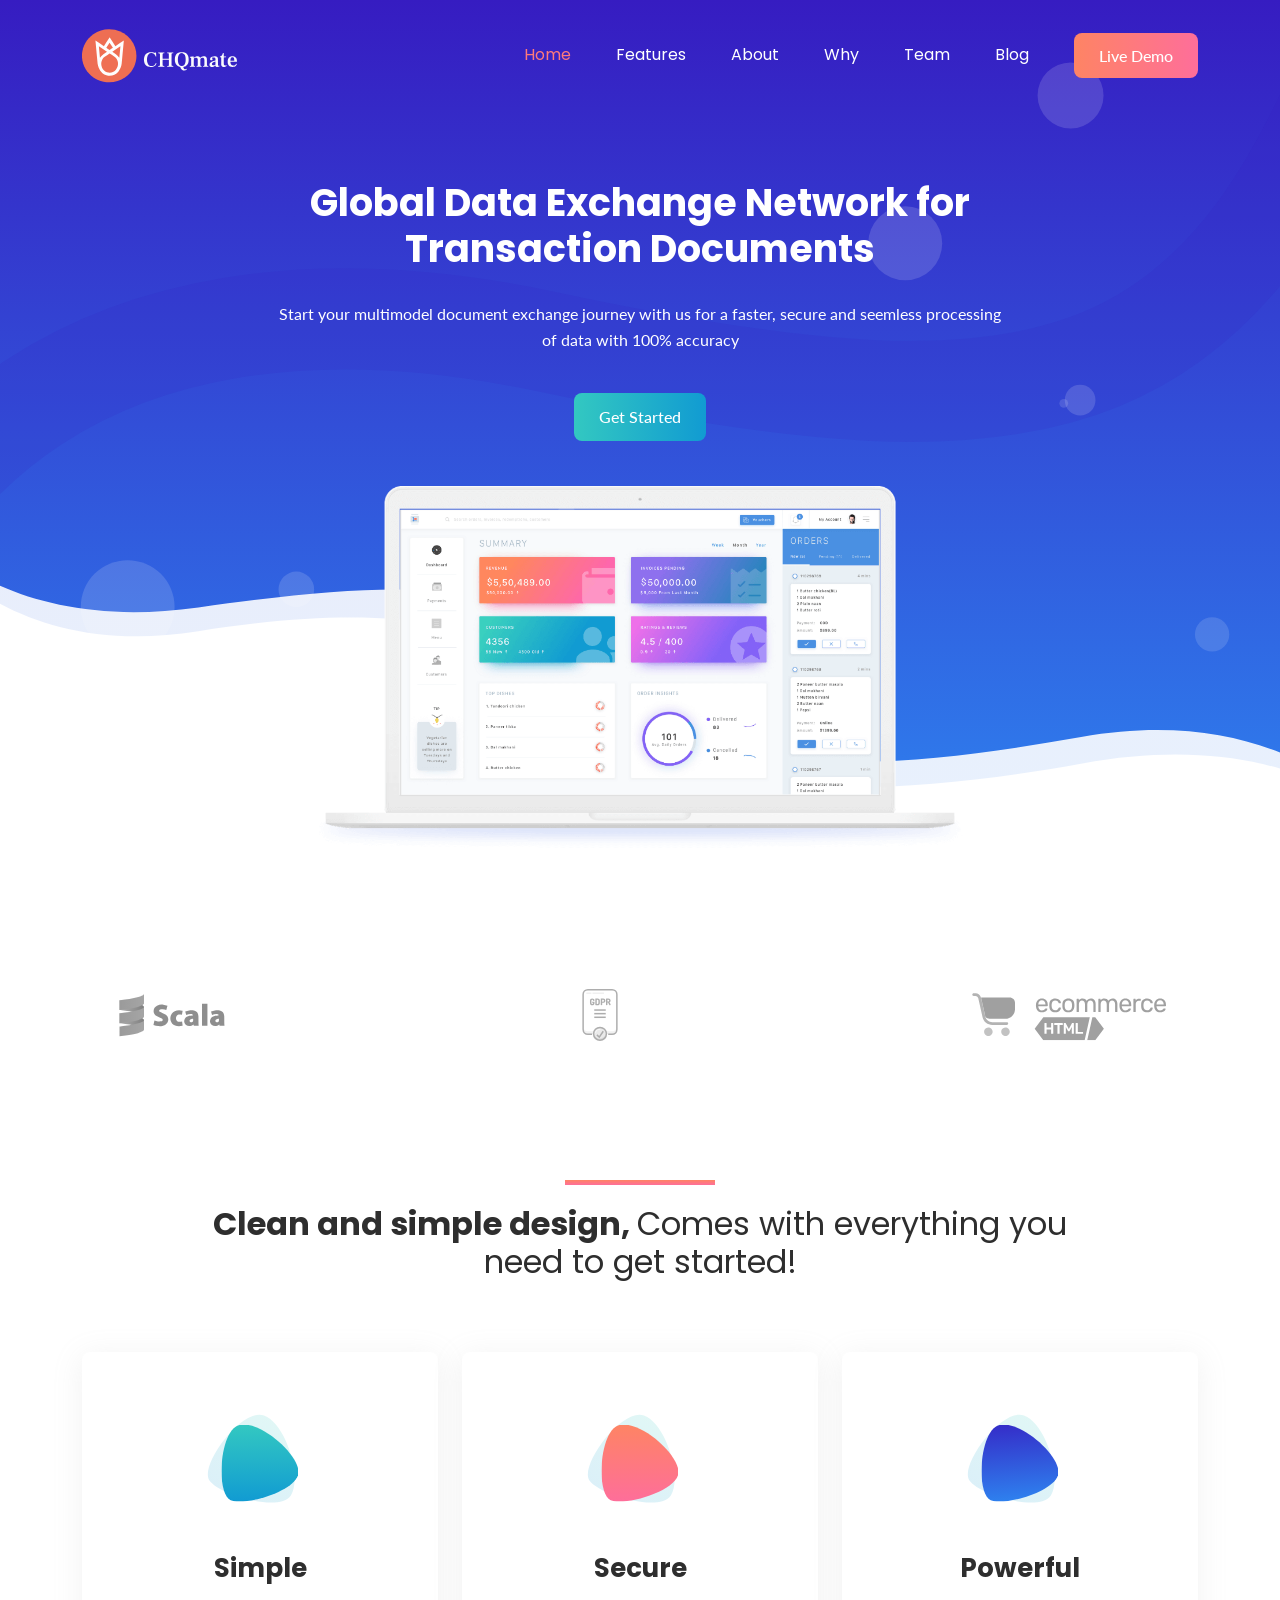
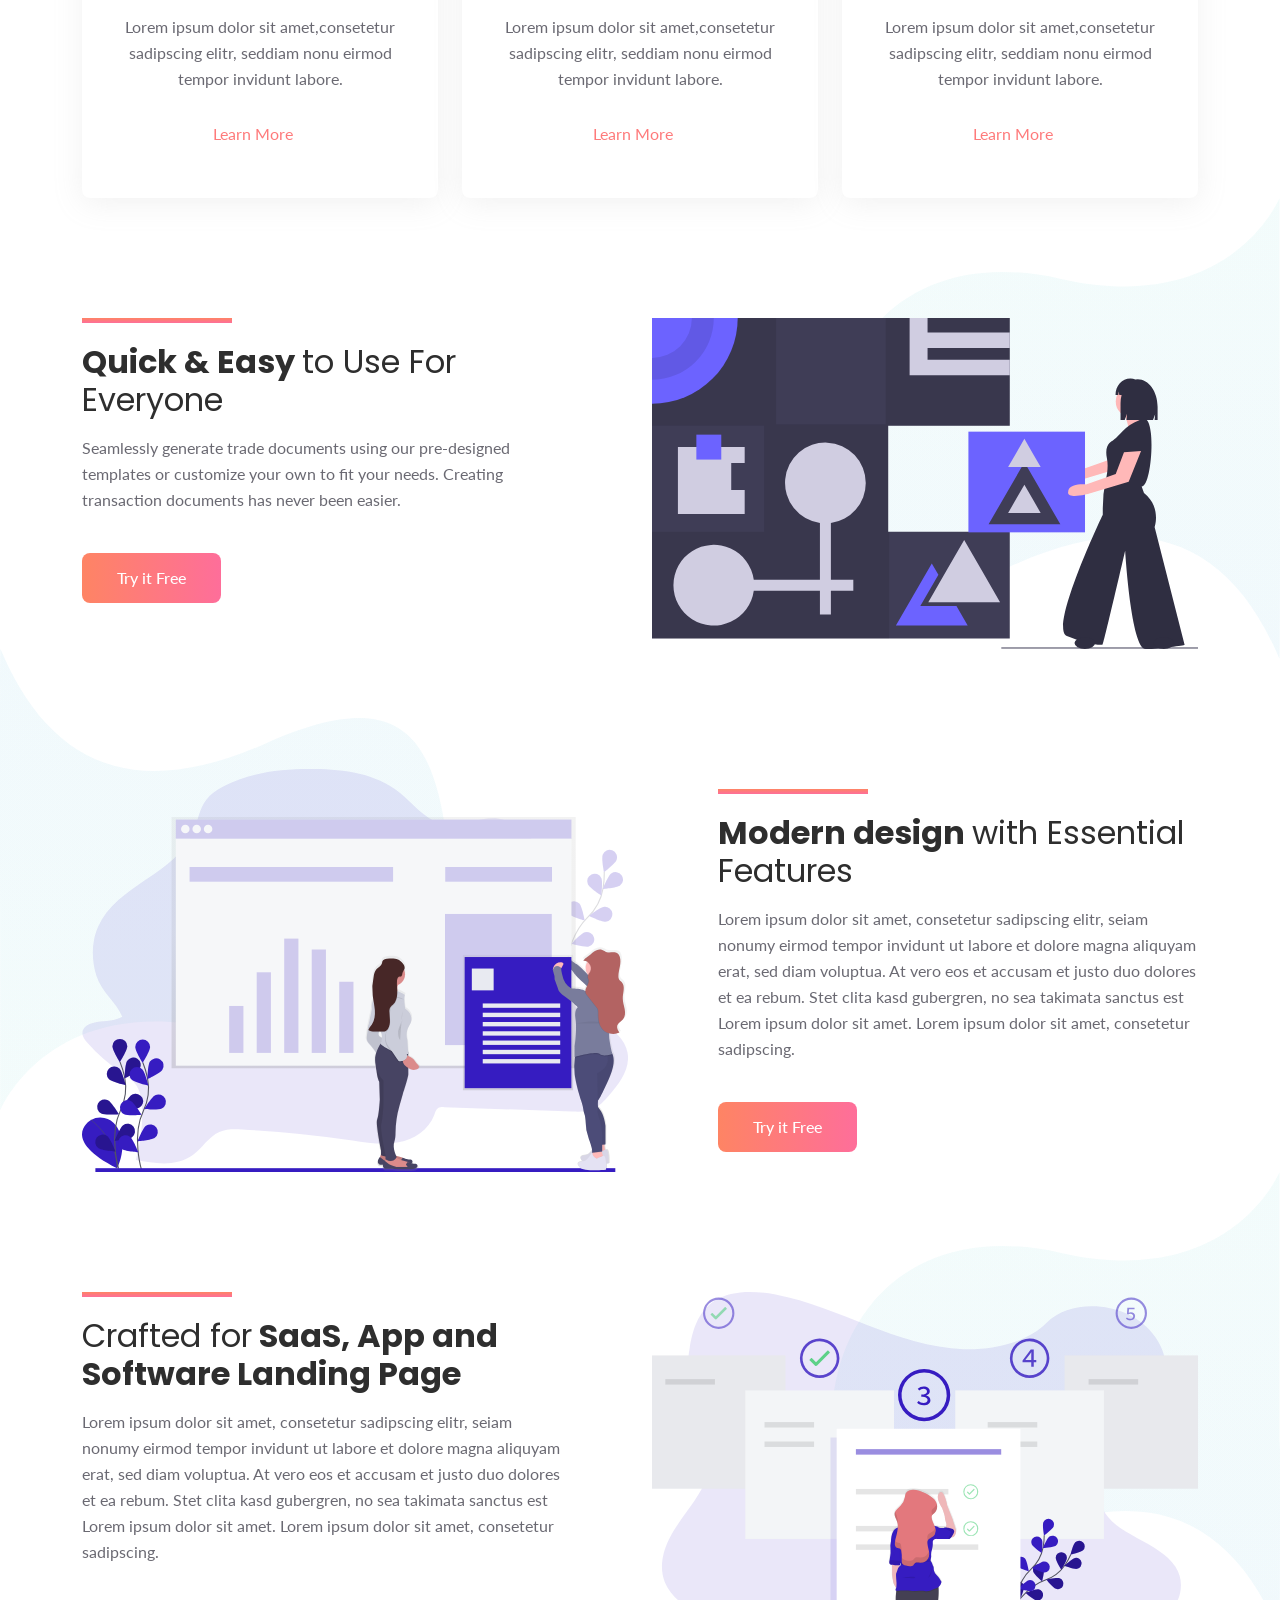
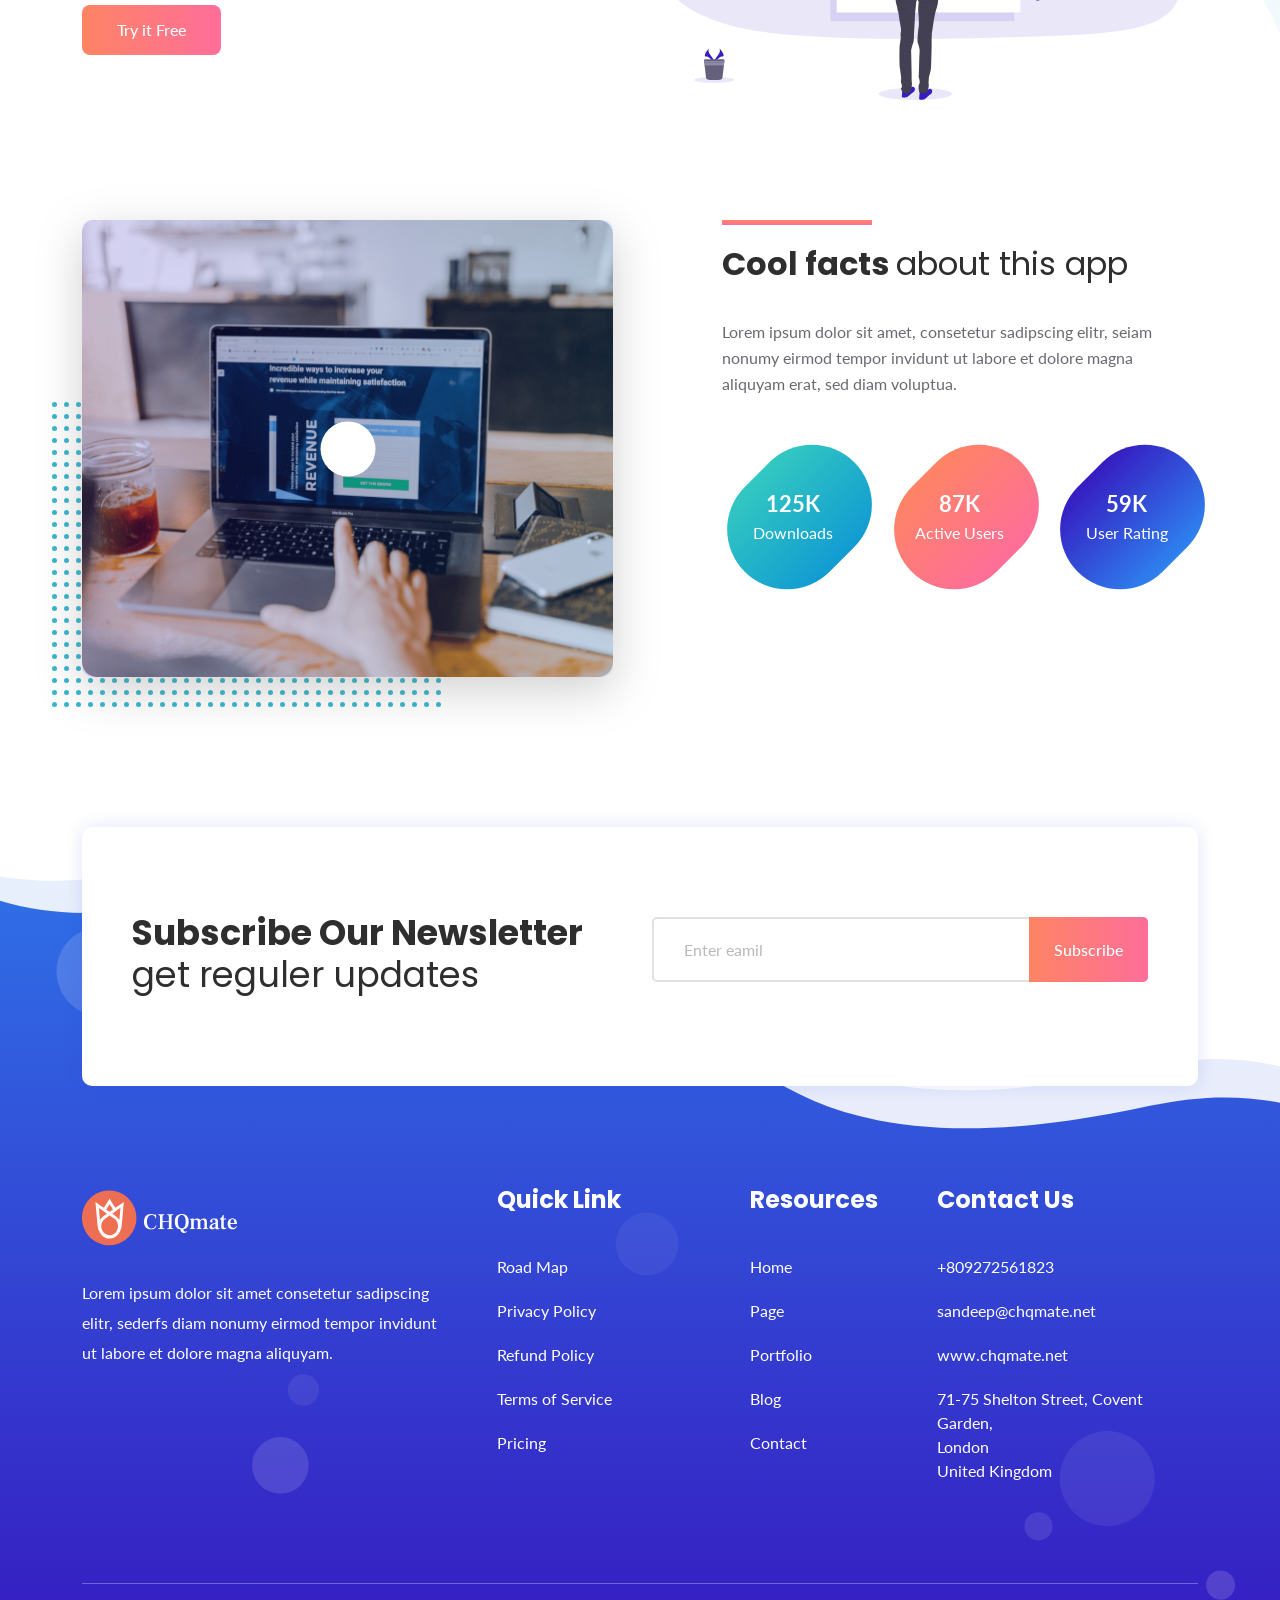
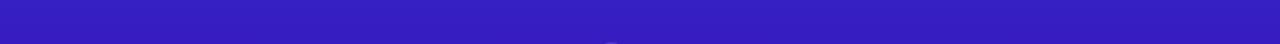
==== index.html @ f95ea3c9 "PlaceholderJan25" ====
<!DOCTYPE html>
<html class="no-js" lang="en">
  <head>
    <meta charset="utf-8" />

    <!--====== Title ======-->
    <title>Global Data Exchange Network </title>

    <meta name="description" content="" />
    <meta name="viewport" content="width=device-width, initial-scale=1" />

    <!--====== Favicon Icon ======-->
    <link
      rel="shortcut icon"
      href="assets/images/favicon.png"
      type="image/png"
    />

    <!--====== CSS Files LinkUp ======-->
    <link rel="stylesheet" href="assets/css/animate.css" />
    <link rel="stylesheet" href="assets/css/glightbox.min.css" />
    <link rel="stylesheet" href="assets/css/lineIcons.css" />
    <link rel="stylesheet" href="assets/css/bootstrap.min.css" />
    <link rel="stylesheet" href="assets/css/style.css" />
  </head>

  <body>
    <!--[if IE]>
      <p class="browserupgrade">
        You are using an <strong>outdated</strong> browser. Please
        <a href="https://browsehappy.com/">upgrade your browser</a> to improve
        your experience and security.
      </p>
    <![endif]-->

    <!--====== PRELOADER PART START ======-->
    <div class="preloader">
      <div class="loader">
        <div class="spinner">
          <div class="spinner-container">
            <div class="spinner-rotator">
              <div class="spinner-left">
                <div class="spinner-circle"></div>
              </div>
              <div class="spinner-right">
                <div class="spinner-circle"></div>
              </div>
            </div>
          </div>
        </div>
      </div>
    </div>
    <!--====== PRELOADER PART ENDS ======-->

    <!--====== HEADER PART START ======-->
    <header class="header-area">
      <div class="navbar-area">
        <div class="container">
          <div class="row">
            <div class="col-lg-12">
              <nav class="navbar navbar-expand-lg">
                <a class="navbar-brand" href="index.html">
                  <img src="assets/images/logo/CHQmateLogoWhite.svg" alt="Logo" style= "width:160px;height:60px;">
                </a>
                <button
                  class="navbar-toggler"
                  type="button"
                  data-bs-toggle="collapse"
                  data-bs-target="#navbarSupportedContent"
                  aria-controls="navbarSupportedContent"
                  aria-expanded="false"
                  aria-label="Toggle navigation"
                >
                  <span class="toggler-icon"> </span>
                  <span class="toggler-icon"> </span>
                  <span class="toggler-icon"> </span>
                </button>

                <div
                  class="collapse navbar-collapse sub-menu-bar"
                  id="navbarSupportedContent"
                >
                  <ul id="nav" class="navbar-nav ms-auto">
                    <li class="nav-item">
                      <a class="page-scroll active" href="#home">Home</a>
                    </li>
                    <li class="nav-item">
                      <a class="page-scroll" href="#features">Features</a>
                    </li>
                    <li class="nav-item">
                      <a class="page-scroll" href="#about">About</a>
                    </li>
                    <li class="nav-item">
                      <a class="page-scroll" href="#facts">Why</a>
                    </li>
                    <li class="nav-item">
                      <a href="javascript:void(0)">Team</a>
                    </li>
                    <li class="nav-item">
                      <a href="javascript:void(0)">Blog</a>
                    </li>
                  </ul>
                </div>
                <!-- navbar collapse -->

                <div class="navbar-btn d-none d-sm-inline-block">
                  <a
                    class="main-btn"
                    data-scroll-nav="0"
                    href="https://dev.chqmate.net/"
                    rel="nofollow"
                  >
                    Live Demo
                  </a>
                </div>
              </nav>
              <!-- navbar -->
            </div>
          </div>
          <!-- row -->
        </div>
        <!-- container -->
      </div>
      <!-- navbar area -->

      <div
        id="home"
        class="header-hero bg_cover"
        style="background-image: url(assets/images/header/banner-bg.svg)"
      >
        <div class="container">
          <div class="row justify-content-center">
            <div class="col-lg-8">
              <div class="header-hero-content text-center">
                <!-- <h2
                  class="header-sub-title wow fadeInUp"
                  data-wow-duration="1.3s"
                  data-wow-delay="0.2s"
                >
                  CHQmate
                </h2> -->
                <h3
                  class="header-title wow fadeInUp"
                  data-wow-duration="1.3s"
                  data-wow-delay="0.5s"
                >
                  Global Data Exchange Network for Transaction Documents
                </h3>
                <p
                  class="text wow fadeInUp"
                  data-wow-duration="1.3s"
                  data-wow-delay="0.8s"
                >
                  Start your multimodel document exchange journey with us for a faster, secure and seemless processing of data with 100% accuracy

                </p>
                <a
                  href="https://dev.chqmate.net/"
                  class="main-btn wow fadeInUp"
                  data-wow-duration="1.3s"
                  data-wow-delay="1.1s"
                >
                  Get Started
                </a>
              </div>
              <!-- header hero content -->
            </div>
          </div>
          <!-- row -->
          <div class="row">
            <div class="col-lg-12">
              <div
                class="header-hero-image text-center wow fadeIn"
                data-wow-duration="1.3s"
                data-wow-delay="1.4s"
              >
                <img src="assets/images/header/header-hero.png" alt="hero" />
              </div>
              <!-- header hero image -->
            </div>
          </div>
          <!-- row -->
        </div>
        <!-- container -->
        <div id="particles-1" class="particles"></div>
      </div>
      <!-- header hero -->
    </header>
    <!--====== HEADER PART ENDS ======-->

    <!--====== BRAND PART START ======-->
    <div class="brand-area pt-90">
      <div class="container">
        <div class="row">
          <div class="col-lg-12">
            <div
              class="
                brand-logo
                d-flex
                align-items-center
                justify-content-center justify-content-md-between
              "
            >
            <!-- Need to fix SVG action for SaS -->
              <!-- <div
                class="single-logo mt-30 wow fadeIn"
                data-wow-duration="1s"
                data-wow-delay="0.2s"
              >
                <img src="assets/images/brands/graygrids.svg" alt="brand" />
              </div> -->
              <!-- single logo -->
              <!-- <div
                class="single-logo mt-30 wow fadeIn"
                data-wow-duration="1.5s"
                data-wow-delay="0.2s"
              >
                <img src="assets/images/brands/sha.svg" alt="brand" />
              </div> -->
              <!-- single logo -->
              <div
                class="single-logo mt-30 wow fadeIn"
                data-wow-duration="1.5s"
                data-wow-delay="0.3s"
              >
                <img src="assets/images/brands/scala-lang-ar21.svg" alt="brand" />
              </div>
              <!-- single logo -->
              <div
                class="single-logo mt-30 wow fadeIn"
                data-wow-duration="1.5s"
                data-wow-delay="0.4s"
              >
                <img src="assets/images/brands/GDPR.svg" alt="brand" />
              </div>
              <!-- single logo -->
              <div
                class="single-logo mt-30 wow fadeIn"
                data-wow-duration="1.5s"
                data-wow-delay="0.5s"
              >
                <img
                  src="assets/images/brands/ecommerce-html.svg"
                  alt="brand"
                />
              </div>
              <!-- single logo -->
            </div>
            <!-- brand logo -->
          </div>
        </div>
        <!-- row -->
      </div>
      <!-- container -->
    </div>
    <!--====== BRAND PART ENDS ======-->

    <!--====== SERVICES PART START ======-->
    <section id="features" class="services-area pt-120">
      <div class="container">
        <div class="row justify-content-center">
          <div class="col-lg-10">
            <div class="section-title text-center pb-40">
              <div class="line m-auto"></div>
              <h3 class="title">
                Clean and simple design,
                <span> Comes with everything you need to get started!</span>
              </h3>
            </div>
            <!-- section title -->
          </div>
        </div>
        <!-- row -->
        <div class="row justify-content-center">
          <div class="col-lg-4 col-md-7 col-sm-8">
            <div
              class="single-services text-center mt-30 wow fadeIn"
              data-wow-duration="1s"
              data-wow-delay="0.2s"
            >
              <div class="services-icon">
                <img
                  class="shape"
                  src="assets/images/services/services-shape.svg"
                  alt="shape"
                />
                <img
                  class="shape-1"
                  src="assets/images/services/services-shape-1.svg"
                  alt="shape"
                />
                <i class="lni lni-baloon"> </i>
              </div>
              <div class="services-content mt-30">
                <h4 class="services-title">
                  <a href="javascript:void(0)">Simple</a>
                </h4>
                <p class="text">
                  Lorem ipsum dolor sit amet,consetetur sadipscing elitr,
                  seddiam nonu eirmod tempor invidunt labore.
                </p>
                <a class="more" href="javascript:void(0)"
                  >Learn More <i class="lni lni-chevron-right"> </i>
                </a>
              </div>
            </div>
            <!-- single services -->
          </div>
          <div class="col-lg-4 col-md-7 col-sm-8">
            <div
              class="single-services text-center mt-30 wow fadeIn"
              data-wow-duration="1s"
              data-wow-delay="0.5s"
            >
              <div class="services-icon">
                <img
                  class="shape"
                  src="assets/images/services/services-shape.svg"
                  alt="shape"
                />
                <img
                  class="shape-1"
                  src="assets/images/services/services-shape-2.svg"
                  alt="shape"
                />
                <i class="lni lni-cog"> </i>
              </div>
              <div class="services-content mt-30">
                <h4 class="services-title">
                  <a href="javascript:void(0)">Secure</a>
                </h4>
                <p class="text">
                  Lorem ipsum dolor sit amet,consetetur sadipscing elitr,
                  seddiam nonu eirmod tempor invidunt labore.
                </p>
                <a class="more" href="javascript:void(0)"
                  >Learn More <i class="lni lni-chevron-right"> </i>
                </a>
              </div>
            </div>
            <!-- single services -->
          </div>
          <div class="col-lg-4 col-md-7 col-sm-8">
            <div
              class="single-services text-center mt-30 wow fadeIn"
              data-wow-duration="1s"
              data-wow-delay="0.8s"
            >
              <div class="services-icon">
                <img
                  class="shape"
                  src="assets/images/services/services-shape.svg"
                  alt="shape"
                />
                <img
                  class="shape-1"
                  src="assets/images/services/services-shape-3.svg"
                  alt="shape"
                />
                <i class="lni lni-bolt-alt"> </i>
              </div>
              <div class="services-content mt-30">
                <h4 class="services-title">
                  <a href="javascript:void(0)">Powerful</a>
                </h4>
                <p class="text">
                  Lorem ipsum dolor sit amet,consetetur sadipscing elitr,
                  seddiam nonu eirmod tempor invidunt labore.
                </p>
                <a class="more" href="javascript:void(0)"
                  >Learn More <i class="lni lni-chevron-right"> </i>
                </a>
              </div>
            </div>
            <!-- single services -->
          </div>
        </div>
        <!-- row -->
      </div>
      <!-- container -->
    </section>
    <!--====== SERVICES PART ENDS ======-->

    <section id="about">
      <!--====== ABOUT PART START ======-->
      <div class="about-area pt-70">
        <div class="container">
          <div class="row">
            <div class="col-lg-6">
              <div
                class="about-content mt-50 wow fadeInLeftBig"
                data-wow-duration="1s"
                data-wow-delay="0.5s"
              >
                <div class="section-title">
                  <div class="line"></div>
                  <h3 class="title">
                    Quick & Easy <span>to Use For Everyone </span>
                  </h3>
                </div>
                <!-- section title -->
                <p class="text">
                  Seamlessly generate trade documents using our pre-designed templates or customize your own to fit your needs.
                  Creating transaction documents has never been easier.
                </p>
                <a href="javascript:void(0)" class="main-btn">Try it Free</a>
              </div>
              <!-- about content -->
            </div>
            <div class="col-lg-6">
              <div
                class="about-image text-center mt-50 wow fadeInRightBig"
                data-wow-duration="1s"
                data-wow-delay="0.5s"
              >
                <img src="assets/images/about/about1.svg" alt="about" />
              </div>
              <!-- about image -->
            </div>
          </div>
          <!-- row -->
        </div>
        <!-- container -->
        <div class="about-shape-1">
          <img src="assets/images/about/about-shape-1.svg" alt="shape" />
        </div>
      </div>
      <!--====== ABOUT PART ENDS ======-->

      <!--====== ABOUT PART START ======-->
      <div class="about-area pt-70">
        <div class="about-shape-2">
          <img src="assets/images/about/about-shape-2.svg" alt="shape" />
        </div>
        <div class="container">
          <div class="row align-items-center">
            <div class="col-lg-6 order-lg-last">
              <div
                class="about-content ms-lg-auto mt-50 wow fadeInLeftBig"
                data-wow-duration="1s"
                data-wow-delay="0.5s"
              >
                <div class="section-title">
                  <div class="line"></div>
                  <h3 class="title">
                    Modern design <span> with Essential Features</span>
                  </h3>
                </div>
                <!-- section title -->
                <p class="text">
                  Lorem ipsum dolor sit amet, consetetur sadipscing elitr, seiam
                  nonumy eirmod tempor invidunt ut labore et dolore magna
                  aliquyam erat, sed diam voluptua. At vero eos et accusam et
                  justo duo dolores et ea rebum. Stet clita kasd gubergren, no
                  sea takimata sanctus est Lorem ipsum dolor sit amet. Lorem
                  ipsum dolor sit amet, consetetur sadipscing.
                </p>
                <a href="javascript:void(0)" class="main-btn">Try it Free</a>
              </div>
              <!-- about content -->
            </div>
            <div class="col-lg-6 order-lg-first">
              <div
                class="about-image text-center mt-50 wow fadeInRightBig"
                data-wow-duration="1s"
                data-wow-delay="0.5s"
              >
                <img src="assets/images/about/about2.svg" alt="about" />
              </div>
              <!-- about image -->
            </div>
          </div>
          <!-- row -->
        </div>
        <!-- container -->
      </div>
      <!--====== ABOUT PART ENDS ======-->

      <!--====== ABOUT PART START ======-->
      <div class="about-area pt-70">
        <div class="container">
          <div class="row">
            <div class="col-lg-6">
              <div
                class="about-content mt-50 wow fadeInLeftBig"
                data-wow-duration="1s"
                data-wow-delay="0.5s"
              >
                <div class="section-title">
                  <div class="line"></div>
                  <h3 class="title">
                    <span>Crafted for</span> SaaS, App and Software Landing Page
                  </h3>
                </div>
                <!-- section title -->
                <p class="text">
                  Lorem ipsum dolor sit amet, consetetur sadipscing elitr, seiam
                  nonumy eirmod tempor invidunt ut labore et dolore magna
                  aliquyam erat, sed diam voluptua. At vero eos et accusam et
                  justo duo dolores et ea rebum. Stet clita kasd gubergren, no
                  sea takimata sanctus est Lorem ipsum dolor sit amet. Lorem
                  ipsum dolor sit amet, consetetur sadipscing.
                </p>
                <a href="javascript:void(0)" class="main-btn">Try it Free</a>
              </div>
              <!-- about content -->
            </div>
            <div class="col-lg-6">
              <div
                class="about-image text-center mt-50 wow fadeInRightBig"
                data-wow-duration="1s"
                data-wow-delay="0.5s"
              >
                <img src="assets/images/about/about3.svg" alt="about" />
              </div>
              <!-- about image -->
            </div>
          </div>
          <!-- row -->
        </div>
        <!-- container -->
        <div class="about-shape-1">
          <img src="assets/images/about/about-shape-1.svg" alt="shape" />
        </div>
      </div>
      <!--====== ABOUT PART ENDS ======-->
    </section>

    <!--====== VIDEO COUNTER PART START ======-->
    <section id="facts" class="video-counter pt-70">
      <div class="container">
        <div class="row">
          <div class="col-lg-6 order-lg-last">
            <div
              class="counter-wrapper mt-50 wow fadeIn"
              data-wow-duration="1s"
              data-wow-delay="0.8s"
            >
              <div class="counter-content">
                <div class="section-title">
                  <div class="line"></div>
                  <h3 class="title">Cool facts <span> about this app</span></h3>
                </div>
                <!-- section title -->
                <p class="text">
                  Lorem ipsum dolor sit amet, consetetur sadipscing elitr, seiam
                  nonumy eirmod tempor invidunt ut labore et dolore magna
                  aliquyam erat, sed diam voluptua.
                </p>
              </div>
              <!-- counter content -->
              <div class="row no-gutters">
                <div class="col-4">
                  <div
                    class="
                      single-counter
                      counter-color-1
                      d-flex
                      align-items-center
                      justify-content-center
                    "
                  >
                    <div class="counter-items text-center">
                      <span
                        class="count countup text-uppercase"
                        cup-end="125"
                      ></span>

                      <p class="text">Downloads</p>
                    </div>
                  </div>
                  <!-- single counter -->
                </div>
                <div class="col-4">
                  <div
                    class="
                      single-counter
                      counter-color-2
                      d-flex
                      align-items-center
                      justify-content-center
                    "
                  >
                    <div class="counter-items text-center">
                      <span
                        class="count countup text-uppercase"
                        cup-end="87"
                      ></span>
                      <p class="text">Active Users</p>
                    </div>
                  </div>
                  <!-- single counter -->
                </div>
                <div class="col-4">
                  <div
                    class="
                      single-counter
                      counter-color-3
                      d-flex
                      align-items-center
                      justify-content-center
                    "
                  >
                    <div class="counter-items text-center">
                      <span
                        class="count countup text-uppercase"
                        cup-end="59"
                      ></span>
                      <p class="text">User Rating</p>
                    </div>
                  </div>
                  <!-- single counter -->
                </div>
              </div>
              <!-- row -->
            </div>
            <!-- counter wrapper -->
          </div>
          <div class="col-lg-6">
            <div
              class="video-content mt-50 wow fadeIn"
              data-wow-duration="1s"
              data-wow-delay="0.5s"
            >
              <img class="dots" src="assets/images/video/dots.svg" alt="dots" />
              <div class="video-wrapper">
                <div class="video-image">
                  <img src="assets/images/video/video.png" alt="video" />
                </div>
                <div class="video-icon">
                  <a
                    href="https://www.youtube.com/watch?v=r44RKWyfcFw"
                    class="video-popup glightbox"
                  >
                    <i class="lni lni-play"> </i>
                  </a>
                </div>
              </div>
              <!-- video wrapper -->
            </div>
            <!-- video content -->
          </div>
        </div>
        <!-- row -->
      </div>
      <!-- container -->
    </section>
    <!--====== VIDEO COUNTER PART ENDS ======-->

    <!--====== FOOTER PART START ======-->
    <footer id="footer" class="footer-area pt-120">
      <div class="container">
        <div
          class="subscribe-area wow fadeIn"
          data-wow-duration="1s"
          data-wow-delay="0.5s"
        >
          <div class="row">
            <div class="col-lg-6">
              <div class="subscribe-content mt-45">
                <h2 class="subscribe-title">
                  Subscribe Our Newsletter <span>get reguler updates</span>
                </h2>
              </div>
            </div>
            <div class="col-lg-6">
              <div class="subscribe-form mt-50">
                <form action="#">
                  <input type="text" placeholder="Enter eamil" />
                  <button class="main-btn">Subscribe</button>
                </form>
              </div>
            </div>
          </div>
          <!-- row -->
        </div>
        <!-- subscribe area -->
        <div class="footer-widget pb-100">
          <div class="row">
            <div class="col-lg-4 col-md-6 col-sm-8">
              <div
                class="footer-about mt-50 wow fadeIn"
                data-wow-duration="1s"
                data-wow-delay="0.2s"
              >
                <a class="logo" href="javascript:void(0)">
                  <img src="assets/images/logo/CHQmateLogoWhite.svg" alt="logo" />
                </a>
                <p class="text">
                  Lorem ipsum dolor sit amet consetetur sadipscing elitr,
                  sederfs diam nonumy eirmod tempor invidunt ut labore et dolore
                  magna aliquyam.
                </p>
                <ul class="social">
                  <li>
                    <a href="javascript:void(0)">
                      <i class="lni lni-facebook-filled"> </i>
                    </a>
                  </li>
                  <li>
                    <a href="javascript:void(0)">
                      <i class="lni lni-twitter-filled"> </i>
                    </a>
                  </li>
                  <li>
                    <a href="javascript:void(0)">
                      <i class="lni lni-instagram-filled"> </i>
                    </a>
                  </li>
                  <li>
                    <a href="javascript:void(0)">
                      <i class="lni lni-linkedin-original"> </i>
                    </a>
                  </li>
                </ul>
              </div>
              <!-- footer about -->
            </div>
            <div class="col-lg-5 col-md-7 col-sm-12">
              <div class="footer-link d-flex mt-50 justify-content-sm-between">
                <div
                  class="link-wrapper wow fadeIn"
                  data-wow-duration="1s"
                  data-wow-delay="0.4s"
                >
                  <div class="footer-title">
                    <h4 class="title">Quick Link</h4>
                  </div>
                  <ul class="link">
                    <li><a href="javascript:void(0)">Road Map</a></li>
                    <li><a href="/privacy.html">Privacy Policy</a></li>
                    <li><a href="javascript:void(0)">Refund Policy</a></li>
                    <li><a href="javascript:void(0)">Terms of Service</a></li>
                    <li><a href="javascript:void(0)">Pricing</a></li>
                  </ul>
                </div>
                <!-- footer wrapper -->
                <div
                  class="link-wrapper wow fadeIn"
                  data-wow-duration="1s"
                  data-wow-delay="0.6s"
                >
                  <div class="footer-title">
                    <h4 class="title">Resources</h4>
                  </div>
                  <ul class="link">
                    <li><a href="javascript:void(0)">Home</a></li>
                    <li><a href="javascript:void(0)">Page</a></li>
                    <li><a href="javascript:void(0)">Portfolio</a></li>
                    <li><a href="javascript:void(0)">Blog</a></li>
                    <li><a href="javascript:void(0)">Contact</a></li>
                  </ul>
                </div>
                <!-- footer wrapper -->
              </div>
              <!-- footer link -->
            </div>
            <div class="col-lg-3 col-md-5 col-sm-12">
              <div
                class="footer-contact mt-50 wow fadeIn"
                data-wow-duration="1s"
                data-wow-delay="0.8s"
              >
                <div class="footer-title">
                  <h4 class="title">Contact Us</h4>
                </div>
                <ul class="contact">
                  <li>+809272561823</li>
                  <li>sandeep@chqmate.net</li>
                  <li>www.chqmate.net</li>
                  <li>
                    71-75 Shelton Street, Covent Garden, <br/>
                    London <Br/>
                    United Kingdom<br />
                    
                  </li>
                </ul>
              </div>
              <!-- footer contact -->
            </div>
          </div>
          <!-- row -->
        </div>
        <!-- footer widget -->
        <div class="footer-copyright">
          <div class="row">
            <div class="col-lg-12">
              <div class="copyright d-sm-flex justify-content-between">
                <div class="copyright-content">
                  <p class="text">
                    <!-- Add any copyright here -->
                   
                  </p>
                </div>
                <!-- copyright content -->
              </div>
              <!-- copyright -->
            </div>
          </div>
          <!-- row -->
        </div>
        <!-- footer copyright -->
      </div>
      <!-- container -->
      <div id="particles-2"></div>
    </footer>
    <!--====== FOOTER PART ENDS ======-->

    <!--====== BACK TOP TOP PART START ======-->
    <a href="#" class="back-to-top"> <i class="lni lni-chevron-up"> </i> </a>
    <!--====== BACK TOP TOP PART ENDS ======-->

    <!--====== Javascript Files ======-->
    <script src="assets/js/bootstrap.bundle.min.js"></script>
    <script src="assets/js/wow.min.js"></script>
    <script src="assets/js/glightbox.min.js"></script>
    <script src="assets/js/count-up.min.js"></script>
    <script src="assets/js/particles.min.js"></script>
    <script src="assets/js/main.js"></script>
  </body>
</html>
---- assets/css/style.css ----
/* =======

	Template Name: Basic
	Author: UIdeck
	Author URI: https://uideck.com/
	Support: https://uideck.com/support/
	Version: 1.1

======== */
/*===========================
  COMMON css 
===========================*/
@import url("https://fonts.googleapis.com/css?family=Poppins:400,700|Lato:300,400,700&display=swap");
body {
  font-family: "Lato", sans-serif;
  font-weight: normal;
  font-style: normal;
  color: #6A6972;
  overflow-x: hidden;
}

* {
  margin: 0;
  padding: 0;
  -webkit-box-sizing: border-box;
  box-sizing: border-box;
}

img {
  max-width: 100%;
}

a,
button,
input,
textarea {
  -webkit-transition: all 0.3s ease-out 0s;
  transition: all 0.3s ease-out 0s;
}

a,
a:focus,
input:focus,
textarea:focus,
button:focus,
.navbar-toggler:focus {
  text-decoration: none;
  outline: none;
  -webkit-box-shadow: none;
          box-shadow: none;
}

a:focus,
a:hover {
  text-decoration: none;
}

i,
span,
a {
  display: inline-block;
}

audio,
canvas,
iframe,
img,
svg,
video {
  vertical-align: middle;
}

h1,
h2,
h3,
h4,
h5,
h6 {
  font-family: "Poppins", sans-serif;
  font-weight: 700;
  color: #2E2E2E;
  margin: 0px;
}

h1 {
  font-size: 55px;
}

h2 {
  font-size: 36px;
}

h3 {
  font-size: 28px;
}

h4 {
  font-size: 22px;
}

h5 {
  font-size: 18px;
}

h6 {
  font-size: 16px;
}

ul,
ol {
  margin: 0px;
  padding: 0px;
  list-style-type: none;
}

p {
  font-size: 16px;
  font-weight: 400;
  line-height: 26px;
  color: #6A6972;
  margin: 0px;
}

.bg_cover {
  background-position: center center;
  background-size: cover;
  background-repeat: no-repeat;
  width: 100%;
  height: 100%;
}

/*===== All Button Style =====*/
.main-btn {
  display: inline-block;
  font-weight: 500;
  text-align: center;
  white-space: nowrap;
  vertical-align: middle;
  -webkit-user-select: none;
  -moz-user-select: none;
  -ms-user-select: none;
  user-select: none;
  padding: 0 25px;
  font-size: 16px;
  line-height: 48px;
  border-radius: 8px;
  border: 0;
  color: #fff;
  cursor: pointer;
  z-index: 5;
  -webkit-transition: all 0.4s ease-out 0s;
  transition: all 0.4s ease-out 0s;
  background: -webkit-gradient(linear, left top, right top, from(#33c8c1), color-stop(50%, #119bd2), to(#33c8c1));
  background: linear-gradient(to right, #33c8c1 0%, #119bd2 50%, #33c8c1 100%);
  background-size: 200%;
}

.main-btn:hover {
  color: #fff;
  background-position: right center;
}

@media (max-width: 767px) {
  .container {
    padding-left: 20px;
    padding-right: 20px;
  }
}

/*===== All Section Title Style =====*/
.section-title .line {
  background: -webkit-gradient(linear, left top, left bottom, from(#fe8464), to(#fe6e9a));
  background: linear-gradient(#fe8464 0%, #fe6e9a 100%);
  width: 150px;
  height: 5px;
  margin-bottom: 10px !important;
}

.section-title .sub-title {
  font-size: 18px;
  font-weight: 400;
  color: #361CC1;
  text-transform: uppercase;
}

@media (max-width: 767px) {
  .section-title .sub-title {
    font-size: 16px;
  }
}

.section-title .title {
  font-size: 32px;
  padding-top: 10px;
}

@media only screen and (min-width: 992px) and (max-width: 1199px) {
  .section-title .title {
    font-size: 30px;
  }
}

@media (max-width: 767px) {
  .section-title .title {
    font-size: 24px;
  }
}

.section-title .title span {
  font-weight: 400;
  display: contents;
}

/*===== All Preloader Style =====*/
.preloader {
  /* Body Overlay */
  position: fixed;
  top: 0;
  left: 0;
  display: table;
  height: 100%;
  width: 100%;
  /* Change Background Color */
  background: #fff;
  z-index: 99999;
}

.preloader .loader {
  display: table-cell;
  vertical-align: middle;
  text-align: center;
}

.preloader .loader .spinner {
  position: absolute;
  left: 50%;
  top: 50%;
  width: 64px;
  margin-left: -32px;
  z-index: 18;
  pointer-events: none;
}

.preloader .loader .spinner .spinner-container {
  pointer-events: none;
  position: absolute;
  width: 100%;
  padding-bottom: 100%;
  top: 50%;
  left: 50%;
  margin-top: -50%;
  margin-left: -50%;
  -webkit-animation: spinner-linspin 1568.2353ms linear infinite;
  animation: spinner-linspin 1568.2353ms linear infinite;
}

.preloader .loader .spinner .spinner-container .spinner-rotator {
  position: absolute;
  width: 100%;
  height: 100%;
  -webkit-animation: spinner-easespin 5332ms cubic-bezier(0.4, 0, 0.2, 1) infinite both;
  animation: spinner-easespin 5332ms cubic-bezier(0.4, 0, 0.2, 1) infinite both;
}

.preloader .loader .spinner .spinner-container .spinner-rotator .spinner-left {
  position: absolute;
  top: 0;
  left: 0;
  bottom: 0;
  overflow: hidden;
  right: 50%;
}

.preloader .loader .spinner .spinner-container .spinner-rotator .spinner-right {
  position: absolute;
  top: 0;
  right: 0;
  bottom: 0;
  overflow: hidden;
  left: 50%;
}

.preloader .loader .spinner-circle {
  -webkit-box-sizing: border-box;
          box-sizing: border-box;
  position: absolute;
  width: 200%;
  height: 100%;
  border-style: solid;
  /* Spinner Color */
  border-color: #361CC1 #361CC1 #E1E1E1;
  border-radius: 50%;
  border-width: 6px;
}

.preloader .loader .spinner-left .spinner-circle {
  left: 0;
  right: -100%;
  border-right-color: #E1E1E1;
  -webkit-animation: spinner-left-spin 1333ms cubic-bezier(0.4, 0, 0.2, 1) infinite both;
  animation: spinner-left-spin 1333ms cubic-bezier(0.4, 0, 0.2, 1) infinite both;
}

.preloader .loader .spinner-right .spinner-circle {
  left: -100%;
  right: 0;
  border-left-color: #E1E1E1;
  -webkit-animation: right-spin 1333ms cubic-bezier(0.4, 0, 0.2, 1) infinite both;
  animation: right-spin 1333ms cubic-bezier(0.4, 0, 0.2, 1) infinite both;
}

/* Preloader Animations */
@-webkit-keyframes spinner-linspin {
  to {
    -webkit-transform: rotate(360deg);
    transform: rotate(360deg);
  }
}

@keyframes spinner-linspin {
  to {
    -webkit-transform: rotate(360deg);
    transform: rotate(360deg);
  }
}

@-webkit-keyframes spinner-easespin {
  12.5% {
    -webkit-transform: rotate(135deg);
    transform: rotate(135deg);
  }
  25% {
    -webkit-transform: rotate(270deg);
    transform: rotate(270deg);
  }
  37.5% {
    -webkit-transform: rotate(405deg);
    transform: rotate(405deg);
  }
  50% {
    -webkit-transform: rotate(540deg);
    transform: rotate(540deg);
  }
  62.5% {
    -webkit-transform: rotate(675deg);
    transform: rotate(675deg);
  }
  75% {
    -webkit-transform: rotate(810deg);
    transform: rotate(810deg);
  }
  87.5% {
    -webkit-transform: rotate(945deg);
    transform: rotate(945deg);
  }
  to {
    -webkit-transform: rotate(1080deg);
    transform: rotate(1080deg);
  }
}

@keyframes spinner-easespin {
  12.5% {
    -webkit-transform: rotate(135deg);
    transform: rotate(135deg);
  }
  25% {
    -webkit-transform: rotate(270deg);
    transform: rotate(270deg);
  }
  37.5% {
    -webkit-transform: rotate(405deg);
    transform: rotate(405deg);
  }
  50% {
    -webkit-transform: rotate(540deg);
    transform: rotate(540deg);
  }
  62.5% {
    -webkit-transform: rotate(675deg);
    transform: rotate(675deg);
  }
  75% {
    -webkit-transform: rotate(810deg);
    transform: rotate(810deg);
  }
  87.5% {
    -webkit-transform: rotate(945deg);
    transform: rotate(945deg);
  }
  to {
    -webkit-transform: rotate(1080deg);
    transform: rotate(1080deg);
  }
}

@-webkit-keyframes spinner-left-spin {
  0% {
    -webkit-transform: rotate(130deg);
    transform: rotate(130deg);
  }
  50% {
    -webkit-transform: rotate(-5deg);
    transform: rotate(-5deg);
  }
  to {
    -webkit-transform: rotate(130deg);
    transform: rotate(130deg);
  }
}

@keyframes spinner-left-spin {
  0% {
    -webkit-transform: rotate(130deg);
    transform: rotate(130deg);
  }
  50% {
    -webkit-transform: rotate(-5deg);
    transform: rotate(-5deg);
  }
  to {
    -webkit-transform: rotate(130deg);
    transform: rotate(130deg);
  }
}

@-webkit-keyframes right-spin {
  0% {
    -webkit-transform: rotate(-130deg);
    transform: rotate(-130deg);
  }
  50% {
    -webkit-transform: rotate(5deg);
    transform: rotate(5deg);
  }
  to {
    -webkit-transform: rotate(-130deg);
    transform: rotate(-130deg);
  }
}

@keyframes right-spin {
  0% {
    -webkit-transform: rotate(-130deg);
    transform: rotate(-130deg);
  }
  50% {
    -webkit-transform: rotate(5deg);
    transform: rotate(5deg);
  }
  to {
    -webkit-transform: rotate(-130deg);
    transform: rotate(-130deg);
  }
}

/*===== NAVBAR =====*/
.navbar-area {
  position: absolute;
  top: 0;
  left: 0;
  width: 100%;
  z-index: 99;
  -webkit-transition: all 0.3s ease-out 0s;
  transition: all 0.3s ease-out 0s;
}

.sticky {
  position: fixed;
  z-index: 99;
  background-color: rgba(255, 255, 255, 0.8);
  -webkit-backdrop-filter: blur(5px);
          backdrop-filter: blur(5px);
  -webkit-box-shadow: inset 0 -1px 0 0 rgba(0, 0, 0, 0.1);
  box-shadow: inset 0 -1px 0 0 rgba(0, 0, 0, 0.1);
  -webkit-transition: all 0.3s ease-out 0s;
  transition: all 0.3s ease-out 0s;
}

.sticky .navbar {
  padding: 10px 0;
}

@media only screen and (min-width: 768px) and (max-width: 991px), (max-width: 767px) {
  .sticky .navbar {
    padding: 15px 0;
  }
}

.navbar {
  padding: 25px 0;
  border-radius: 5px;
  position: relative;
  -webkit-transition: all 0.3s ease-out 0s;
  transition: all 0.3s ease-out 0s;
}

.navbar-brand {
  padding: 0;
}

.navbar-toggler {
  padding: 0;
}

.navbar-toggler .toggler-icon {
  width: 30px;
  height: 2px;
  background-color: #fff;
  display: block;
  margin: 5px 0;
  position: relative;
  -webkit-transition: all 0.3s ease-out 0s;
  transition: all 0.3s ease-out 0s;
}

.navbar-toggler.active .toggler-icon:nth-of-type(1) {
  -webkit-transform: rotate(45deg);
  transform: rotate(45deg);
  top: 7px;
}

.navbar-toggler.active .toggler-icon:nth-of-type(2) {
  opacity: 0;
}

.navbar-toggler.active .toggler-icon:nth-of-type(3) {
  -webkit-transform: rotate(135deg);
  transform: rotate(135deg);
  top: -7px;
}

@media only screen and (min-width: 768px) and (max-width: 991px), (max-width: 767px) {
  .navbar-collapse {
    position: absolute;
    top: 100%;
    left: 0;
    width: 100%;
    background-color: #fff;
    z-index: 9;
    -webkit-box-shadow: 0px 15px 20px 0px rgba(0, 0, 0, 0.1);
    box-shadow: 0px 15px 20px 0px rgba(0, 0, 0, 0.1);
    padding: 0px;
  }
}

@media only screen and (min-width: 768px) and (max-width: 991px), (max-width: 767px) {
  .navbar-nav {
    padding: 20px 30px;
  }
}

.navbar-nav .nav-item {
  margin-right: 45px;
  position: relative;
}

@media only screen and (min-width: 992px) and (max-width: 1199px) {
  .navbar-nav .nav-item {
    margin-right: 30px;
  }
}

@media only screen and (min-width: 768px) and (max-width: 991px), (max-width: 767px) {
  .navbar-nav .nav-item {
    margin: 0;
  }
}

.navbar-nav .nav-item a {
  font-size: 16px;
  font-weight: 400;
  color: #fff;
  -webkit-transition: all 0.3s ease-out 0s;
  transition: all 0.3s ease-out 0s;
  padding: 10px 0;
  position: relative;
  font-family: "Poppins", sans-serif;
}

@media only screen and (min-width: 768px) and (max-width: 991px), (max-width: 767px) {
  .navbar-nav .nav-item a {
    display: inline-block;
    padding: 8px 0;
    color: #2E2E2E;
  }
}

.navbar-nav .nav-item a:hover, .navbar-nav .nav-item a.active {
  color: #fe7a7b;
}

@media only screen and (min-width: 768px) and (max-width: 991px), (max-width: 767px) {
  .navbar-btn {
    position: absolute;
    top: 50%;
    right: 50px;
    -webkit-transform: translateY(-50%);
    transform: translateY(-50%);
  }
}

.navbar-btn .main-btn {
  line-height: 45px;
  background: -webkit-gradient(linear, left top, right top, from(#fe8464), color-stop(50%, #fe6e9a), to(#fe8464));
  background: linear-gradient(to right, #fe8464 0%, #fe6e9a 50%, #fe8464 100%);
  background-size: 200%;
}

.navbar-btn .main-btn:hover {
  color: #fff;
  background-position: right center;
}

.sticky .navbar-toggler .toggler-icon {
  background-color: #2E2E2E;
}

.sticky .navbar-nav .nav-item a {
  color: #2E2E2E;
}

.sticky .navbar-nav .nav-item a.active, .sticky .navbar-nav .nav-item a:hover {
  color: #fe7a7b;
}

/*===== HEADER HERO =====*/
.header-hero {
  position: relative;
  z-index: 5;
  background-position: bottom center;
}

#particles-1 {
  position: absolute;
  top: 0;
  left: 0;
  width: 100%;
  height: 100%;
  z-index: -1;
}

.header-hero-content {
  padding-top: 180px;
}

@media (max-width: 767px) {
  .header-hero-content {
    padding-top: 130px;
  }
}

.header-hero-content .header-sub-title {
  font-size: 38px;
  font-weight: 300;
  color: #fff;
}

@media (max-width: 767px) {
  .header-hero-content .header-sub-title {
    font-size: 24px;
  }
}

@media only screen and (min-width: 576px) and (max-width: 767px) {
  .header-hero-content .header-sub-title {
    font-size: 30px;
  }
}

.header-hero-content .header-title {
  font-size: 38px;
  font-weight: 700;
  color: #fff;
}

@media (max-width: 767px) {
  .header-hero-content .header-title {
    font-size: 24px;
  }
}

@media only screen and (min-width: 576px) and (max-width: 767px) {
  .header-hero-content .header-title {
    font-size: 30px;
  }
}

.header-hero-content .text {
  color: #fff;
  margin-top: 30px;
}

.header-hero-content .main-btn {
  margin-top: 40px;
}

.header-hero-image {
  padding-top: 45px;
}

.header-hero-image img {
  max-width: 650px;
}

@media (max-width: 767px) {
  .header-hero-image img {
    max-width: 100%;
  }
}

@media (max-width: 767px) {
  .header-hero-image {
    padding-top: 30px;
  }
}

/*===========================
  BRAND css 
===========================*/
@media (max-width: 767px) {
  .brand-logo {
    -ms-flex-wrap: wrap;
    flex-wrap: wrap;
  }
}

.single-logo {
  padding: 15px 30px;
  text-align: center;
}

@media only screen and (min-width: 768px) and (max-width: 991px) {
  .single-logo {
    padding: 15px 15px;
  }
}

@media (max-width: 767px) {
  .single-logo {
    padding: 15px 30px;
  }
}

@media (max-width: 767px) {
  .single-logo {
    width: 50%;
  }
}

@media only screen and (min-width: 576px) and (max-width: 767px) {
  .single-logo {
    width: 33.33%;
  }
}

.single-logo img {
  max-width: 100%;
  -webkit-filter: grayscale(5);
          filter: grayscale(5);
  opacity: 0.5;
  -webkit-transition: all 0.3s ease-out 0s;
  transition: all 0.3s ease-out 0s;
}

.single-logo:hover img {
  opacity: 1;
  -webkit-filter: none;
          filter: none;
}

/*===========================
  SERVICES css 
===========================*/
.single-services {
  background-color: #fff;
  -webkit-box-shadow: 0px 5px 30px 0px rgba(167, 167, 167, 0.16);
  box-shadow: 0px 5px 30px 0px rgba(167, 167, 167, 0.16);
  -webkit-transition: all 0.3s ease-out 0s;
  transition: all 0.3s ease-out 0s;
  padding: 50px 30px;
  border: 2px solid transparent;
  border-radius: 8px;
}

@media (max-width: 767px) {
  .single-services {
    padding: 20px 20px 30px;
  }
}

.single-services .services-icon {
  display: inline-block;
  position: relative;
}

.single-services .services-icon img {
  -webkit-transition: all 0.4s ease-out 0s;
  transition: all 0.4s ease-out 0s;
}

.single-services .services-icon .shape-1 {
  position: absolute;
  top: 50%;
  left: 50%;
  -webkit-transform: translate(-50%, -50%);
  transform: translate(-50%, -50%);
}

.single-services .services-icon i {
  position: absolute;
  top: 50%;
  left: 50%;
  -webkit-transform: translate(-50%, -50%);
  transform: translate(-50%, -50%);
  font-size: 34px;
  color: #fff;
}

.single-services .services-content .services-title a {
  font-size: 26px;
  font-weight: 700;
  color: #2E2E2E;
  -webkit-transition: all 0.3s ease-out 0s;
  transition: all 0.3s ease-out 0s;
}

@media only screen and (min-width: 992px) and (max-width: 1199px) {
  .single-services .services-content .services-title a {
    font-size: 24px;
  }
}

@media (max-width: 767px) {
  .single-services .services-content .services-title a {
    font-size: 20px;
  }
}

.single-services .services-content .services-title a:hover {
  color: #361CC1;
}

.single-services .services-content .text {
  margin-top: 30px;
}

@media (max-width: 767px) {
  .single-services .services-content .text {
    margin-top: 20px;
  }
}

.single-services .services-content .more {
  margin-top: 30px;
  font-size: 16px;
  font-weight: 400;
  color: #fe7a7b;
  -webkit-transition: all 0.3s ease-out 0s;
  transition: all 0.3s ease-out 0s;
}

.single-services .services-content .more i {
  margin-left: 10px;
  font-size: 14px;
  font-weight: 700;
}

.single-services .services-content .more:hover {
  letter-spacing: 2px;
}

.single-services:hover {
  border-color: #fe7a7b;
}

.single-services:hover .services-icon .shape {
  -webkit-transform: rotate(25deg);
  transform: rotate(25deg);
}

/*===========================
	ABOUT css 
===========================*/
.about-area {
  position: relative;
  z-index: 5;
}

.about-shape-1 {
  position: absolute;
  top: 0;
  right: 0;
  width: 35%;
  height: 100%;
  z-index: -1;
}

.about-shape-1 img {
  width: 100%;
}

@media (max-width: 767px) {
  .about-shape-1 {
    display: none;
  }
}

.about-shape-2 {
  position: absolute;
  top: 0;
  left: 0;
  width: 35%;
  height: 100%;
  z-index: -1;
}

.about-shape-2 img {
  width: 100%;
}

@media (max-width: 767px) {
  .about-shape-2 {
    display: none;
  }
}

.about-content {
  max-width: 480px;
}

.about-content .text {
  margin-top: 15px;
}

.about-content .main-btn {
  background: -webkit-gradient(linear, left top, right top, from(#fe8464), color-stop(50%, #fe6e9a), to(#fe8464));
  background: linear-gradient(to right, #fe8464 0%, #fe6e9a 50%, #fe8464 100%);
  background-size: 200%;
  height: 50px;
  line-height: 50px;
  padding: 0 35px;
  margin-top: 40px;
}

.about-content .main-btn:hover {
  background-position: right center;
}

/*===========================
	VIDEO COUNTER css 
===========================*/
.video-content {
  position: relative;
  padding-bottom: 30px;
}

.video-content .dots {
  position: absolute;
  left: -30px;
  bottom: 0;
}

.video-wrapper {
  margin-right: 15px;
  position: relative;
  -webkit-box-shadow: 0px 13px 46px 0px rgba(113, 113, 113, 0.33);
  box-shadow: 0px 13px 46px 0px rgba(113, 113, 113, 0.33);
  border-radius: 10px;
  overflow: hidden;
}

@media (max-width: 767px) {
  .video-wrapper {
    margin-right: 0;
  }
}

.video-wrapper .video-image img {
  width: 100%;
}

.video-wrapper .video-icon {
  position: absolute;
  top: 0;
  left: 0;
  width: 100%;
  height: 100%;
  background: -webkit-gradient(linear, left top, right top, from(rgba(54, 28, 193, 0.2)), to(rgba(46, 130, 239, 0.2)));
  background: linear-gradient(to right, rgba(54, 28, 193, 0.2) 0%, rgba(46, 130, 239, 0.2) 100%);
}

.video-wrapper .video-icon a {
  width: 55px;
  height: 55px;
  line-height: 55px;
  text-align: center;
  border-radius: 50%;
  background-color: #fff;
  color: #fe8464;
  position: absolute;
  top: 50%;
  left: 50%;
  -webkit-transform: translate(-50%, -50%);
  transform: translate(-50%, -50%);
}

.counter-wrapper {
  padding-left: 70px;
}

@media only screen and (min-width: 992px) and (max-width: 1199px), only screen and (min-width: 768px) and (max-width: 991px), (max-width: 767px) {
  .counter-wrapper {
    padding-left: 0;
  }
}

.counter-wrapper .counter-content .text {
  margin-top: 35px;
}

.counter-wrapper .single-counter {
  max-width: 155px;
  height: 120px;
  border-radius: 60px;
  position: relative;
  z-index: 5;
  margin-top: 60px;
}

@media (max-width: 767px) {
  .counter-wrapper .single-counter {
    max-width: 100px;
    height: 80px;
  }
}

@media only screen and (min-width: 576px) and (max-width: 767px) {
  .counter-wrapper .single-counter {
    max-width: 155px;
    height: 120px;
  }
}

.counter-wrapper .single-counter::before {
  position: absolute;
  content: "";
  width: 155px;
  height: 120px;
  border-radius: 60px;
  top: 0;
  left: 0;
  -webkit-transform: rotate(-45deg);
  transform: rotate(-45deg);
  z-index: -1;
}

@media (max-width: 767px) {
  .counter-wrapper .single-counter::before {
    max-width: 100px;
    height: 80px;
  }
}

@media only screen and (min-width: 576px) and (max-width: 767px) {
  .counter-wrapper .single-counter::before {
    max-width: 155px;
    height: 120px;
  }
}

.counter-wrapper .single-counter.counter-color-1::before {
  background: -webkit-gradient(linear, left top, left bottom, from(#33c8c1), to(#119bd2));
  background: linear-gradient(#33c8c1 0%, #119bd2 100%);
}

.counter-wrapper .single-counter.counter-color-2::before {
  background: -webkit-gradient(linear, left top, left bottom, from(#fe8464), to(#fe6e9a));
  background: linear-gradient(#fe8464 0%, #fe6e9a 100%);
}

.counter-wrapper .single-counter.counter-color-3::before {
  background: -webkit-gradient(linear, left top, left bottom, from(#361cc1), to(#2e82ef));
  background: linear-gradient(#361cc1 0%, #2e82ef 100%);
}

.counter-wrapper .single-counter .count {
  font-size: 22px;
  font-weight: 700;
  color: #fff;
}

@media (max-width: 767px) {
  .counter-wrapper .single-counter .count {
    font-size: 18px;
  }
}

@media only screen and (min-width: 576px) and (max-width: 767px) {
  .counter-wrapper .single-counter .count {
    font-size: 22px;
  }
}

.counter-wrapper .single-counter .text {
  font-size: 16px;
  color: #fff;
}

@media (max-width: 767px) {
  .counter-wrapper .single-counter .text {
    font-size: 14px;
  }
}

@media only screen and (min-width: 576px) and (max-width: 767px) {
  .counter-wrapper .single-counter .text {
    font-size: 16px;
  }
}

/*===========================
  SUBSCRIBE  css 
===========================*/
.subscribe-area {
  padding: 40px 50px 90px;
  -webkit-box-shadow: 0px 0px 18px 0px rgba(50, 77, 215, 0.14);
  box-shadow: 0px 0px 18px 0px rgba(50, 77, 215, 0.14);
  border-radius: 10px;
  background-color: #fff;
}

@media (max-width: 767px) {
  .subscribe-area {
    padding: 10px 30px 60px;
  }
}

.subscribe-content .subscribe-title {
  font-size: 35px;
  font-weight: 700;
}

@media only screen and (min-width: 992px) and (max-width: 1199px) {
  .subscribe-content .subscribe-title {
    font-size: 30px;
  }
}

@media (max-width: 767px) {
  .subscribe-content .subscribe-title {
    font-size: 24px;
  }
}

.subscribe-content .subscribe-title span {
  font-weight: 400;
}

.subscribe-form {
  position: relative;
}

.subscribe-form input {
  border: 2px solid #E1E1E1;
  height: 65px;
  padding: 0 30px;
  border-radius: 5px;
  width: 100%;
  color: #2E2E2E;
}

.subscribe-form input::-webkit-input-placeholder {
  opacity: 1;
  color: #b9b9b9;
}

.subscribe-form input:-ms-input-placeholder {
  opacity: 1;
  color: #b9b9b9;
}

.subscribe-form input::-ms-input-placeholder {
  opacity: 1;
  color: #b9b9b9;
}

.subscribe-form input::placeholder {
  opacity: 1;
  color: #b9b9b9;
}

.subscribe-form input::-moz-placeholder {
  opacity: 1;
  color: #b9b9b9;
}

.subscribe-form input::-moz-placeholder {
  opacity: 1;
  color: #b9b9b9;
}

.subscribe-form input::-webkit-input-placeholder {
  opacity: 1;
  color: #b9b9b9;
}

.subscribe-form input:focus {
  border-color: #361CC1;
}

.subscribe-form button {
  position: absolute;
  top: 0;
  right: 0;
  border-radius: 0;
  border-top-right-radius: 5px;
  border-bottom-right-radius: 5px;
  height: 65px;
  line-height: 65px;
  background: -webkit-gradient(linear, left top, right top, from(#fe8464), color-stop(50%, #fe6e9a), to(#fe8464));
  background: linear-gradient(to right, #fe8464 0%, #fe6e9a 50%, #fe8464 100%);
  background-size: 200%;
}

@media (max-width: 767px) {
  .subscribe-form button {
    position: relative;
    width: 100%;
    margin-top: 10px;
    border-radius: 5px;
  }
}

@media only screen and (min-width: 576px) and (max-width: 767px) {
  .subscribe-form button {
    position: absolute;
    width: auto;
    margin-top: 0;
    border-radius: 0;
    border-top-right-radius: 5px;
    border-bottom-right-radius: 5px;
  }
}

.subscribe-form button:hover {
  color: #fff;
  background-position: right center;
}

/*===========================
	FOOTER  css 
===========================*/
.footer-area {
  background-position: top center;
  position: relative;
  z-index: 5;
}

.footer-area::before {
  position: absolute;
  content: "";
  bottom: 0;
  left: 0;
  height: 100%;
  width: 100%;
  background-image: url(../images/footer/footer-bg.svg);
  background-position: top center;
  z-index: -1;
  background-size: cover;
}

@media only screen and (min-width: 1921px) {
  .footer-area::before {
    height: 1120px;
  }
}

#particles-2 {
  position: absolute;
  top: 0;
  left: 0;
  width: 100%;
  height: 100%;
  z-index: -1;
}

.footer-widget {
  padding-top: 50px;
}

.footer-about .logo img {
  width: 160px;
}

.footer-about .text {
  color: #fff;
  line-height: 30px;
  margin-top: 30px;
}

.footer-about .social {
  margin-top: 40px;
}

.footer-about .social li {
  display: inline-block;
  margin-right: 30px;
}

.footer-about .social li a {
  font-size: 22px;
  color: #fff;
  -webkit-transition: all 0.3s ease-out 0s;
  transition: all 0.3s ease-out 0s;
}

.footer-about .social li a:hover {
  color: #fe8464;
}

.footer-title .title {
  font-size: 24px;
  font-weight: 700;
  color: #fff;
}

.link-wrapper {
  padding: 0 35px;
}

@media only screen and (min-width: 992px) and (max-width: 1199px) {
  .link-wrapper {
    padding: 0px 15px;
  }
}

@media only screen and (min-width: 768px) and (max-width: 991px), (max-width: 767px) {
  .link-wrapper {
    padding: 0;
    padding-right: 50px;
  }
}

.link-wrapper .link {
  padding-top: 20px;
}

.link-wrapper .link li {
  margin-top: 20px;
}

.link-wrapper .link li a {
  font-size: 16px;
  color: #fff;
  -webkit-transition: all 0.3s ease-out 0s;
  transition: all 0.3s ease-out 0s;
}

.link-wrapper .link li a:hover {
  color: #fe8464;
}

.footer-contact .contact {
  padding-top: 20px;
}

.footer-contact .contact li {
  margin-top: 20px;
  font-size: 16px;
  color: #fff;
}

.footer-copyright {
  border-top: 1px solid rgba(255, 255, 255, 0.3);
  padding-top: 15px;
  padding-bottom: 30px;
}

.copyright-content {
  padding-top: 15px;
  text-align: center;
}

.copyright-content p {
  color: #fff;
}

.copyright-content a {
  font-size: 16px;
  color: #fff;
  -webkit-transition: all 0.3s ease-out 0s;
  transition: all 0.3s ease-out 0s;
}

.copyright-content a:hover {
  color: #fe8464;
}

/*===== BACK TO TOP =====*/
.back-to-top {
  font-size: 20px;
  color: #fff;
  position: fixed;
  right: 20px;
  bottom: 20px;
  width: 40px;
  height: 40px;
  border-radius: 5px;
  background: -webkit-gradient(linear, left top, right top, from(#fe8464), color-stop(50%, #fe6e9a), to(#fe8464));
  background: linear-gradient(to right, #fe8464 0%, #fe6e9a 50%, #fe8464 100%);
  background-size: 200%;
  text-align: center;
  z-index: 99;
  -webkit-transition: all 0.3s ease-out 0s;
  transition: all 0.3s ease-out 0s;
  display: none;
  -webkit-box-align: center;
      -ms-flex-align: center;
          align-items: center;
  -webkit-box-pack: center;
      -ms-flex-pack: center;
          justify-content: center;
}

.back-to-top:hover {
  color: #fff;
  background-position: right center;
}

/* ======================
    DEFAULT CSS
========================= */
.mt-5 {
  margin-top: 5px;
}

.mt-10 {
  margin-top: 10px;
}

.mt-15 {
  margin-top: 15px;
}

.mt-20 {
  margin-top: 20px;
}

.mt-25 {
  margin-top: 25px;
}

.mt-30 {
  margin-top: 30px;
}

.mt-35 {
  margin-top: 35px;
}

.mt-40 {
  margin-top: 40px;
}

.mt-45 {
  margin-top: 45px;
}

.mt-50 {
  margin-top: 50px;
}

.mt-55 {
  margin-top: 55px;
}

.mt-60 {
  margin-top: 60px;
}

.mt-65 {
  margin-top: 65px;
}

.mt-70 {
  margin-top: 70px;
}

.mt-75 {
  margin-top: 75px;
}

.mt-80 {
  margin-top: 80px;
}

.mt-85 {
  margin-top: 85px;
}

.mt-90 {
  margin-top: 90px;
}

.mt-95 {
  margin-top: 95px;
}

.mt-100 {
  margin-top: 100px;
}

.mt-105 {
  margin-top: 105px;
}

.mt-110 {
  margin-top: 110px;
}

.mt-115 {
  margin-top: 115px;
}

.mt-120 {
  margin-top: 120px;
}

.mt-125 {
  margin-top: 125px;
}

.mt-130 {
  margin-top: 130px;
}

.mt-135 {
  margin-top: 135px;
}

.mt-140 {
  margin-top: 140px;
}

.mt-145 {
  margin-top: 145px;
}

.mt-150 {
  margin-top: 150px;
}

.mt-155 {
  margin-top: 155px;
}

.mt-160 {
  margin-top: 160px;
}

.mt-165 {
  margin-top: 165px;
}

.mt-170 {
  margin-top: 170px;
}

.mt-175 {
  margin-top: 175px;
}

.mt-180 {
  margin-top: 180px;
}

.mt-185 {
  margin-top: 185px;
}

.mt-190 {
  margin-top: 190px;
}

.mt-195 {
  margin-top: 195px;
}

.mt-200 {
  margin-top: 200px;
}

.mt-205 {
  margin-top: 205px;
}

.mt-210 {
  margin-top: 210px;
}

.mt-215 {
  margin-top: 215px;
}

.mt-220 {
  margin-top: 220px;
}

.mt-225 {
  margin-top: 225px;
}

.mb-5 {
  margin-bottom: 5px;
}

.mb-10 {
  margin-bottom: 10px;
}

.mb-15 {
  margin-bottom: 15px;
}

.mb-20 {
  margin-bottom: 20px;
}

.mb-25 {
  margin-bottom: 25px;
}

.mb-30 {
  margin-bottom: 30px;
}

.mb-35 {
  margin-bottom: 35px;
}

.mb-40 {
  margin-bottom: 40px;
}

.mb-45 {
  margin-bottom: 45px;
}

.mb-50 {
  margin-bottom: 50px;
}

.mb-55 {
  margin-bottom: 55px;
}

.mb-60 {
  margin-bottom: 60px;
}

.mb-65 {
  margin-bottom: 65px;
}

.mb-70 {
  margin-bottom: 70px;
}

.mb-75 {
  margin-bottom: 75px;
}

.mb-80 {
  margin-bottom: 80px;
}

.mb-85 {
  margin-bottom: 85px;
}

.mb-90 {
  margin-bottom: 90px;
}

.mb-95 {
  margin-bottom: 95px;
}

.mb-100 {
  margin-bottom: 100px;
}

.mb-105 {
  margin-bottom: 105px;
}

.mb-110 {
  margin-bottom: 110px;
}

.mb-115 {
  margin-bottom: 115px;
}

.mb-120 {
  margin-bottom: 120px;
}

.mb-125 {
  margin-bottom: 125px;
}

.mb-130 {
  margin-bottom: 130px;
}

.mb-135 {
  margin-bottom: 135px;
}

.mb-140 {
  margin-bottom: 140px;
}

.mb-145 {
  margin-bottom: 145px;
}

.mb-150 {
  margin-bottom: 150px;
}

.mb-155 {
  margin-bottom: 155px;
}

.mb-160 {
  margin-bottom: 160px;
}

.mb-165 {
  margin-bottom: 165px;
}

.mb-170 {
  margin-bottom: 170px;
}

.mb-175 {
  margin-bottom: 175px;
}

.mb-180 {
  margin-bottom: 180px;
}

.mb-185 {
  margin-bottom: 185px;
}

.mb-190 {
  margin-bottom: 190px;
}

.mb-195 {
  margin-bottom: 195px;
}

.mb-200 {
  margin-bottom: 200px;
}

.mb-205 {
  margin-bottom: 205px;
}

.mb-210 {
  margin-bottom: 210px;
}

.mb-215 {
  margin-bottom: 215px;
}

.mb-220 {
  margin-bottom: 220px;
}

.mb-225 {
  margin-bottom: 225px;
}

.pt-5 {
  padding-top: 5px;
}

.pt-10 {
  padding-top: 10px;
}

.pt-15 {
  padding-top: 15px;
}

.pt-20 {
  padding-top: 20px;
}

.pt-25 {
  padding-top: 25px;
}

.pt-30 {
  padding-top: 30px;
}

.pt-35 {
  padding-top: 35px;
}

.pt-40 {
  padding-top: 40px;
}

.pt-45 {
  padding-top: 45px;
}

.pt-50 {
  padding-top: 50px;
}

.pt-55 {
  padding-top: 55px;
}

.pt-60 {
  padding-top: 60px;
}

.pt-65 {
  padding-top: 65px;
}

.pt-70 {
  padding-top: 70px;
}

.pt-75 {
  padding-top: 75px;
}

.pt-80 {
  padding-top: 80px;
}

.pt-85 {
  padding-top: 85px;
}

.pt-90 {
  padding-top: 90px;
}

.pt-95 {
  padding-top: 95px;
}

.pt-100 {
  padding-top: 100px;
}

.pt-105 {
  padding-top: 105px;
}

.pt-110 {
  padding-top: 110px;
}

.pt-115 {
  padding-top: 115px;
}

.pt-120 {
  padding-top: 120px;
}

.pt-125 {
  padding-top: 125px;
}

.pt-130 {
  padding-top: 130px;
}

.pt-135 {
  padding-top: 135px;
}

.pt-140 {
  padding-top: 140px;
}

.pt-145 {
  padding-top: 145px;
}

.pt-150 {
  padding-top: 150px;
}

.pt-155 {
  padding-top: 155px;
}

.pt-160 {
  padding-top: 160px;
}

.pt-165 {
  padding-top: 165px;
}

.pt-170 {
  padding-top: 170px;
}

.pt-175 {
  padding-top: 175px;
}

.pt-180 {
  padding-top: 180px;
}

.pt-185 {
  padding-top: 185px;
}

.pt-190 {
  padding-top: 190px;
}

.pt-195 {
  padding-top: 195px;
}

.pt-200 {
  padding-top: 200px;
}

.pt-205 {
  padding-top: 205px;
}

.pt-210 {
  padding-top: 210px;
}

.pt-215 {
  padding-top: 215px;
}

.pt-220 {
  padding-top: 220px;
}

.pt-225 {
  padding-top: 225px;
}

.pb-5 {
  padding-bottom: 5px;
}

.pb-10 {
  padding-bottom: 10px;
}

.pb-15 {
  padding-bottom: 15px;
}

.pb-20 {
  padding-bottom: 20px;
}

.pb-25 {
  padding-bottom: 25px;
}

.pb-30 {
  padding-bottom: 30px;
}

.pb-35 {
  padding-bottom: 35px;
}

.pb-40 {
  padding-bottom: 40px;
}

.pb-45 {
  padding-bottom: 45px;
}

.pb-50 {
  padding-bottom: 50px;
}

.pb-55 {
  padding-bottom: 55px;
}

.pb-60 {
  padding-bottom: 60px;
}

.pb-65 {
  padding-bottom: 65px;
}

.pb-70 {
  padding-bottom: 70px;
}

.pb-75 {
  padding-bottom: 75px;
}

.pb-80 {
  padding-bottom: 80px;
}

.pb-85 {
  padding-bottom: 85px;
}

.pb-90 {
  padding-bottom: 90px;
}

.pb-95 {
  padding-bottom: 95px;
}

.pb-100 {
  padding-bottom: 100px;
}

.pb-105 {
  padding-bottom: 105px;
}

.pb-110 {
  padding-bottom: 110px;
}

.pb-115 {
  padding-bottom: 115px;
}

.pb-120 {
  padding-bottom: 120px;
}

.pb-125 {
  padding-bottom: 125px;
}

.pb-130 {
  padding-bottom: 130px;
}

.pb-135 {
  padding-bottom: 135px;
}

.pb-140 {
  padding-bottom: 140px;
}

.pb-145 {
  padding-bottom: 145px;
}

.pb-150 {
  padding-bottom: 150px;
}

.pb-155 {
  padding-bottom: 155px;
}

.pb-160 {
  padding-bottom: 160px;
}

.pb-165 {
  padding-bottom: 165px;
}

.pb-170 {
  padding-bottom: 170px;
}

.pb-175 {
  padding-bottom: 175px;
}

.pb-180 {
  padding-bottom: 180px;
}

.pb-185 {
  padding-bottom: 185px;
}

.pb-190 {
  padding-bottom: 190px;
}

.pb-195 {
  padding-bottom: 195px;
}

.pb-200 {
  padding-bottom: 200px;
}

.pb-205 {
  padding-bottom: 205px;
}

.pb-210 {
  padding-bottom: 210px;
}

.pb-215 {
  padding-bottom: 215px;
}

.pb-220 {
  padding-bottom: 220px;
}

.pb-225 {
  padding-bottom: 225px;
}
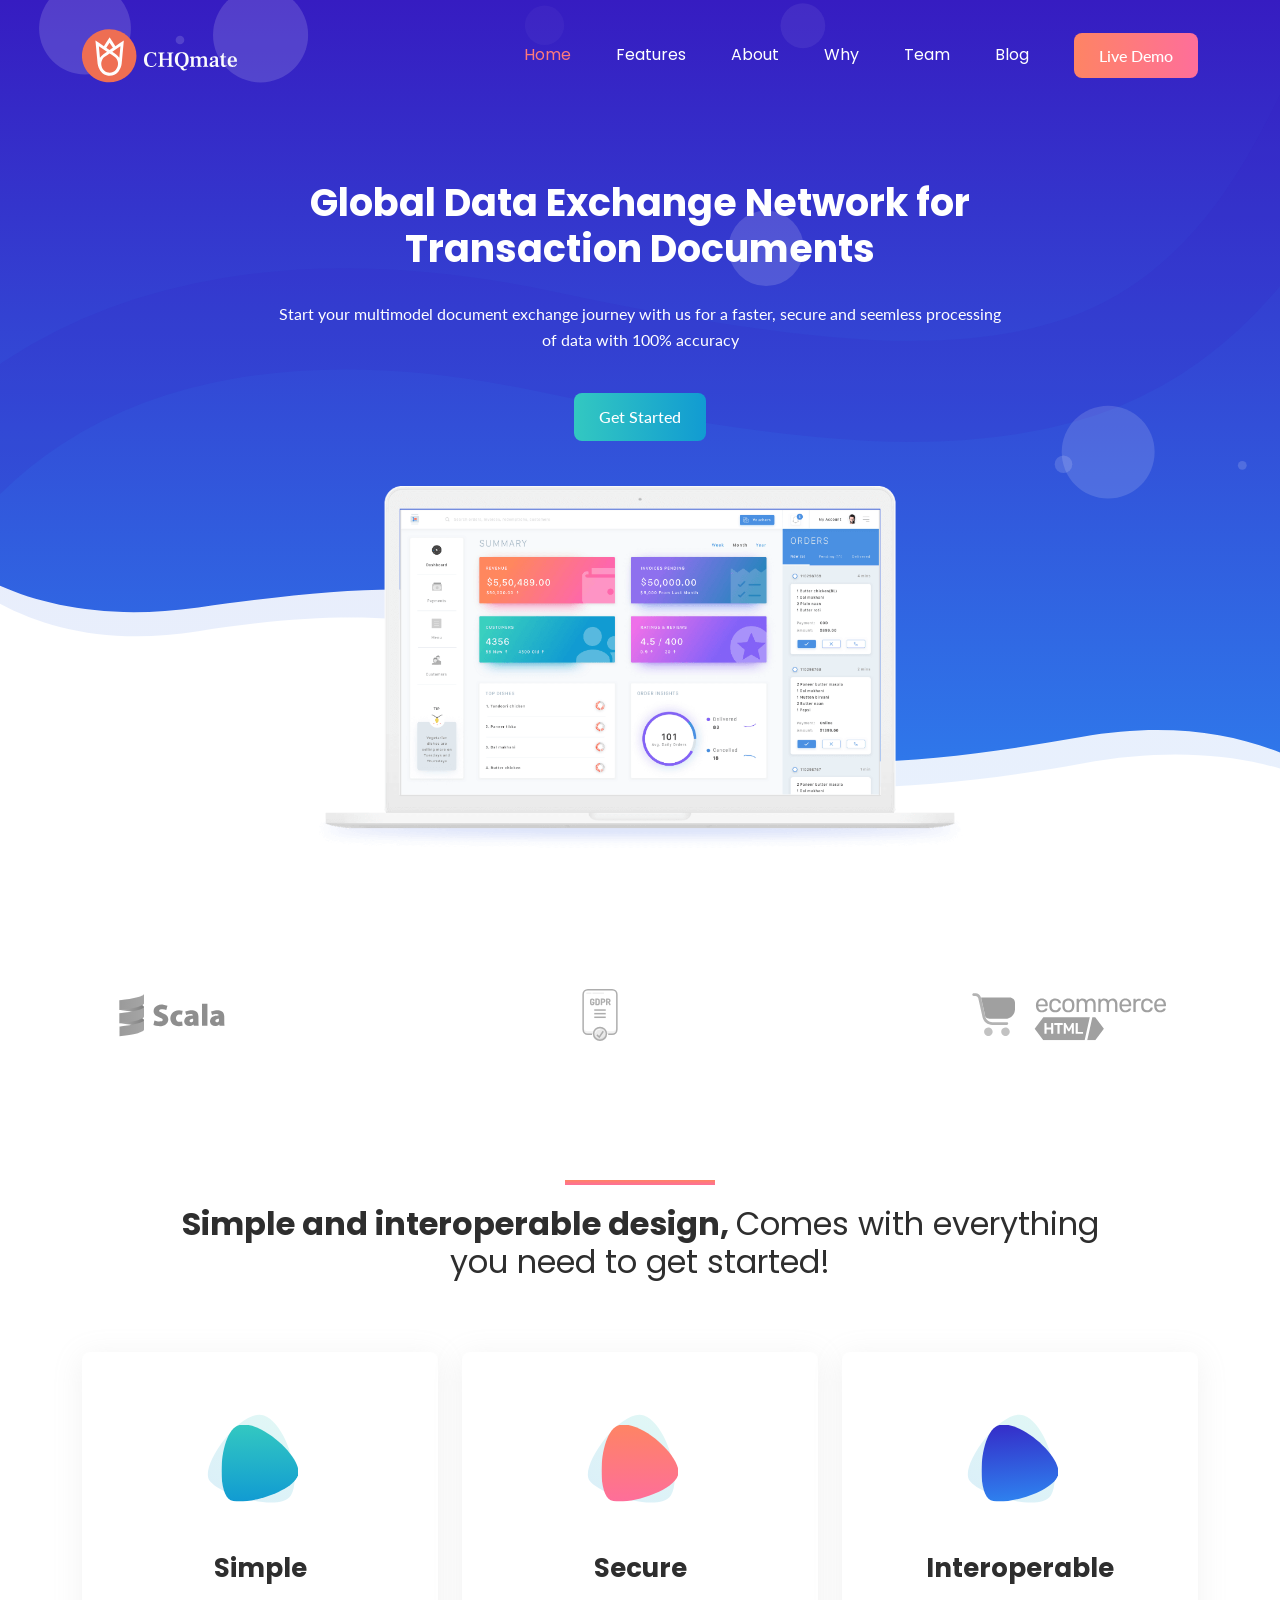
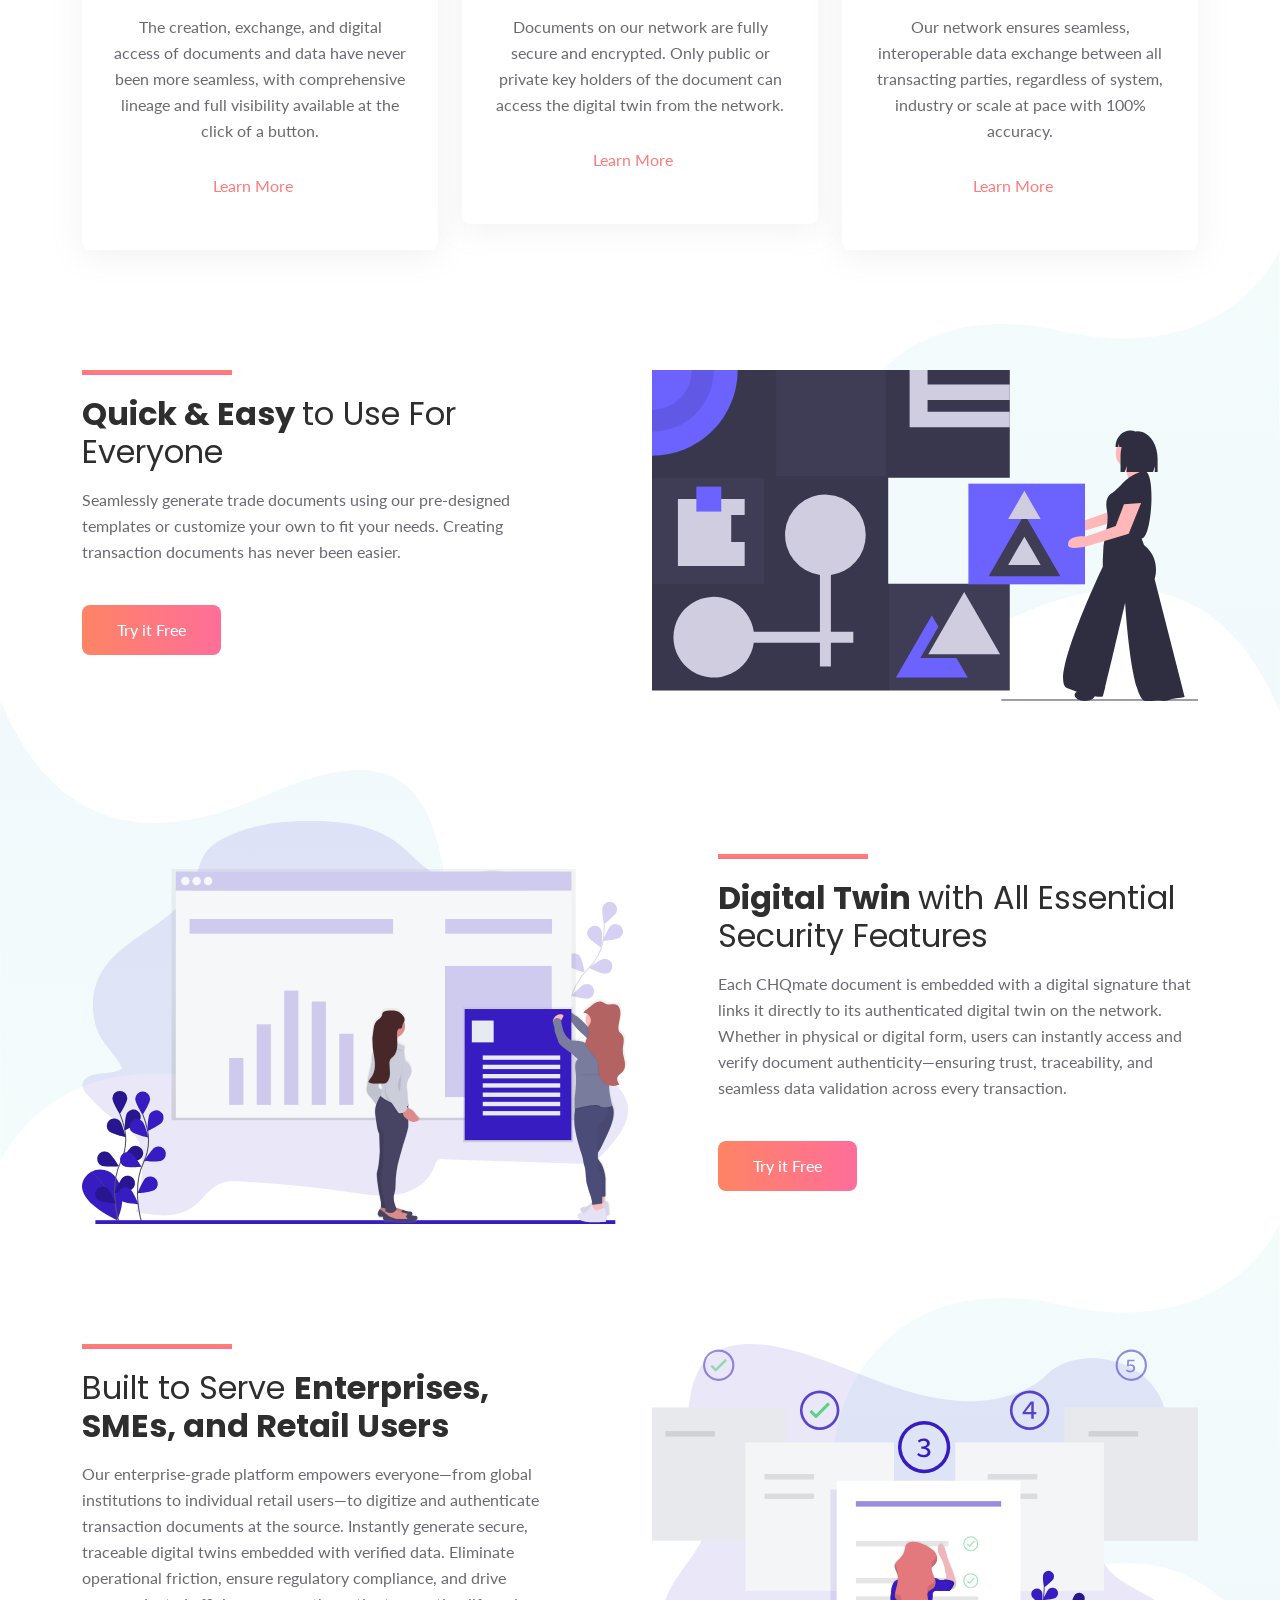
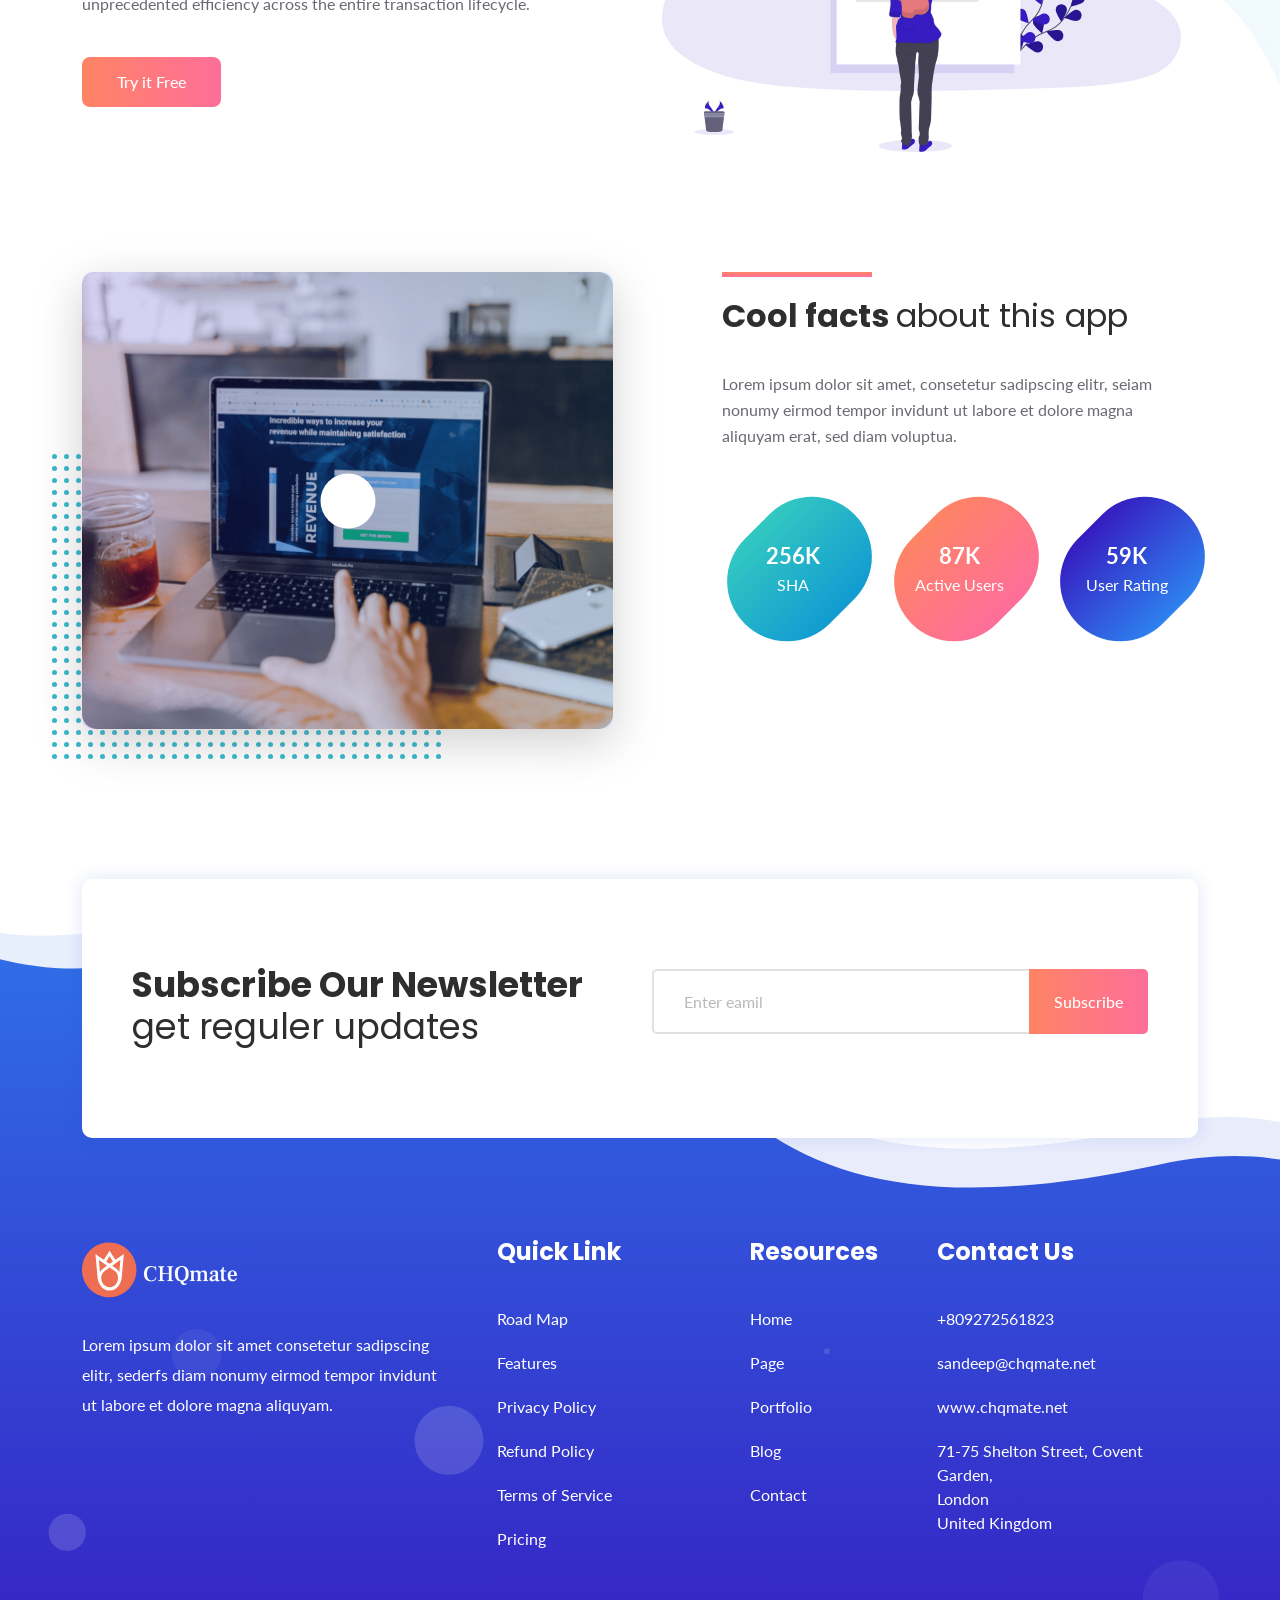
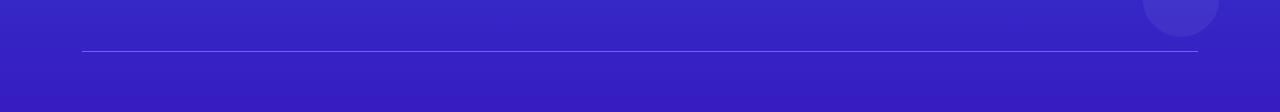
==== commit 72e15570: "May25_Update" ====
--- a/index.html
+++ b/index.html
@@ -263,7 +263,7 @@
             <div class="section-title text-center pb-40">
               <div class="line m-auto"></div>
               <h3 class="title">
-                Clean and simple design,
+                Simple and interoperable design,
                 <span> Comes with everything you need to get started!</span>
               </h3>
             </div>
@@ -296,8 +296,9 @@
                   <a href="javascript:void(0)">Simple</a>
                 </h4>
                 <p class="text">
-                  Lorem ipsum dolor sit amet,consetetur sadipscing elitr,
-                  seddiam nonu eirmod tempor invidunt labore.
+                  The creation, exchange, and digital access of documents and 
+                  data have never been more seamless, with comprehensive lineage and 
+                  full visibility available at the click of a button.
                 </p>
                 <a class="more" href="javascript:void(0)"
                   >Learn More <i class="lni lni-chevron-right"> </i>
@@ -330,8 +331,9 @@
                   <a href="javascript:void(0)">Secure</a>
                 </h4>
                 <p class="text">
-                  Lorem ipsum dolor sit amet,consetetur sadipscing elitr,
-                  seddiam nonu eirmod tempor invidunt labore.
+                  Documents on our network are fully secure and encrypted. 
+                  Only public or private key holders of the document can access 
+                  the digital twin from the network.
                 </p>
                 <a class="more" href="javascript:void(0)"
                   >Learn More <i class="lni lni-chevron-right"> </i>
@@ -361,11 +363,10 @@
               </div>
               <div class="services-content mt-30">
                 <h4 class="services-title">
-                  <a href="javascript:void(0)">Powerful</a>
+                  <a href="javascript:void(0)">Interoperable</a>
                 </h4>
                 <p class="text">
-                  Lorem ipsum dolor sit amet,consetetur sadipscing elitr,
-                  seddiam nonu eirmod tempor invidunt labore.
+                 Our network ensures seamless, interoperable data exchange between all transacting parties, regardless of system, industry or scale at pace with 100% accuracy.
                 </p>
                 <a class="more" href="javascript:void(0)"
                   >Learn More <i class="lni lni-chevron-right"> </i>
@@ -443,17 +444,16 @@
                 <div class="section-title">
                   <div class="line"></div>
                   <h3 class="title">
-                    Modern design <span> with Essential Features</span>
+                    Digital Twin <span> with All Essential Security Features</span>
                   </h3>
                 </div>
                 <!-- section title -->
                 <p class="text">
-                  Lorem ipsum dolor sit amet, consetetur sadipscing elitr, seiam
-                  nonumy eirmod tempor invidunt ut labore et dolore magna
-                  aliquyam erat, sed diam voluptua. At vero eos et accusam et
-                  justo duo dolores et ea rebum. Stet clita kasd gubergren, no
-                  sea takimata sanctus est Lorem ipsum dolor sit amet. Lorem
-                  ipsum dolor sit amet, consetetur sadipscing.
+                Each CHQmate document is embedded with a digital signature that links it directly to its 
+                authenticated digital twin on the network. 
+                Whether in physical or digital form, users can instantly access 
+                and verify document authenticity—ensuring trust, traceability, 
+                and seamless data validation across every transaction.
                 </p>
                 <a href="javascript:void(0)" class="main-btn">Try it Free</a>
               </div>
@@ -489,17 +489,15 @@
                 <div class="section-title">
                   <div class="line"></div>
                   <h3 class="title">
-                    <span>Crafted for</span> SaaS, App and Software Landing Page
+                    <span>Built to Serve </span> Enterprises, SMEs, and Retail Users
                   </h3>
                 </div>
                 <!-- section title -->
                 <p class="text">
-                  Lorem ipsum dolor sit amet, consetetur sadipscing elitr, seiam
-                  nonumy eirmod tempor invidunt ut labore et dolore magna
-                  aliquyam erat, sed diam voluptua. At vero eos et accusam et
-                  justo duo dolores et ea rebum. Stet clita kasd gubergren, no
-                  sea takimata sanctus est Lorem ipsum dolor sit amet. Lorem
-                  ipsum dolor sit amet, consetetur sadipscing.
+                  Our enterprise-grade platform empowers everyone—from global institutions to individual retail users—to digitize and authenticate transaction documents 
+                  at the source. Instantly generate secure, traceable digital twins embedded with verified data. 
+                  Eliminate operational friction, ensure regulatory compliance, and 
+                  drive unprecedented efficiency across the entire transaction lifecycle.
                 </p>
                 <a href="javascript:void(0)" class="main-btn">Try it Free</a>
               </div>
@@ -563,10 +561,10 @@
                     <div class="counter-items text-center">
                       <span
                         class="count countup text-uppercase"
-                        cup-end="125"
+                        cup-end="256"
                       ></span>
 
-                      <p class="text">Downloads</p>
+                      <p class="text">SHA</p>
                     </div>
                   </div>
                   <!-- single counter -->
@@ -727,7 +725,9 @@
                     <h4 class="title">Quick Link</h4>
                   </div>
                   <ul class="link">
-                    <li><a href="javascript:void(0)">Road Map</a></li>
+                    <!-- SaS needs to fix the tool tip function -->
+                    <li><a href="javascript:void(0)" title="Sample">Road Map</a></li>
+                    <li><a href="javascript:void(0)">Features</a></li>
                     <li><a href="/privacy.html">Privacy Policy</a></li>
                     <li><a href="javascript:void(0)">Refund Policy</a></li>
                     <li><a href="javascript:void(0)">Terms of Service</a></li>
--- a/assets/css/style.css
+++ b/assets/css/style.css
@@ -2150,3 +2150,4 @@
 .pb-225 {
   padding-bottom: 225px;
 }
+
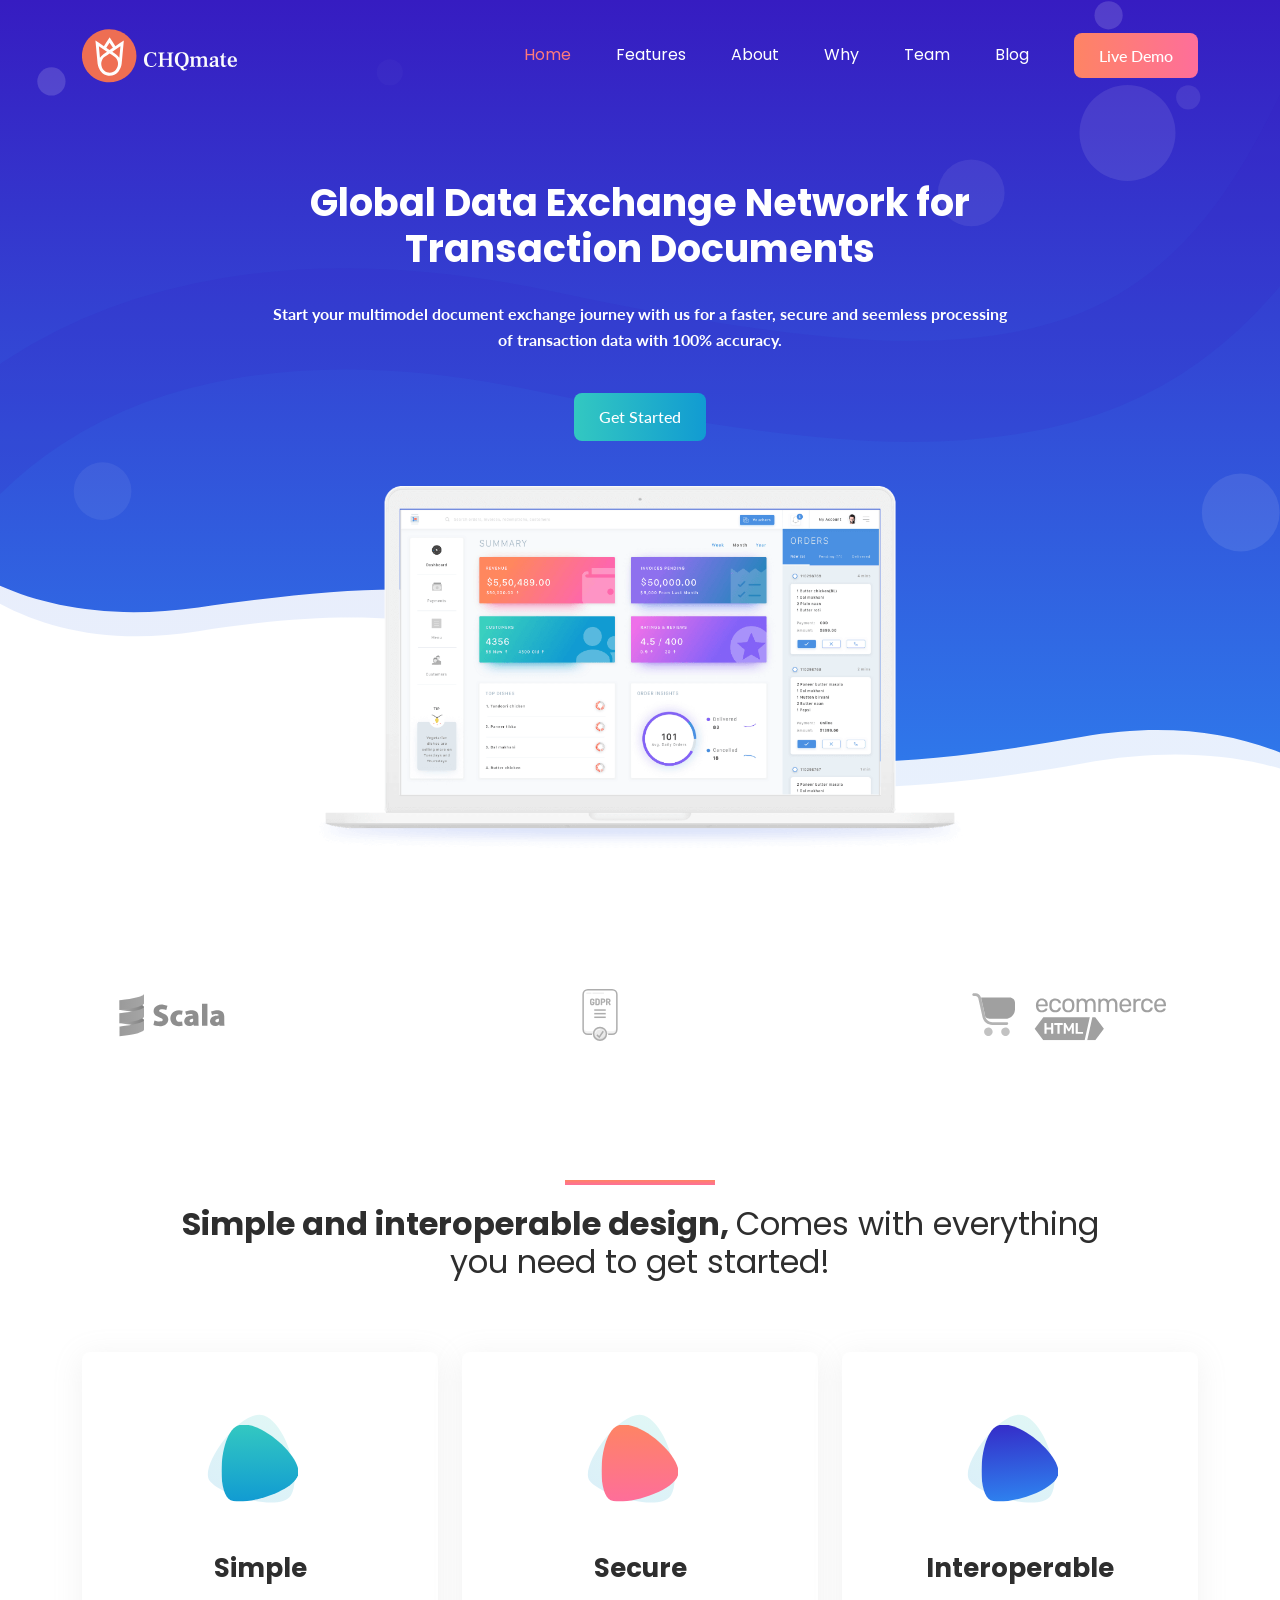
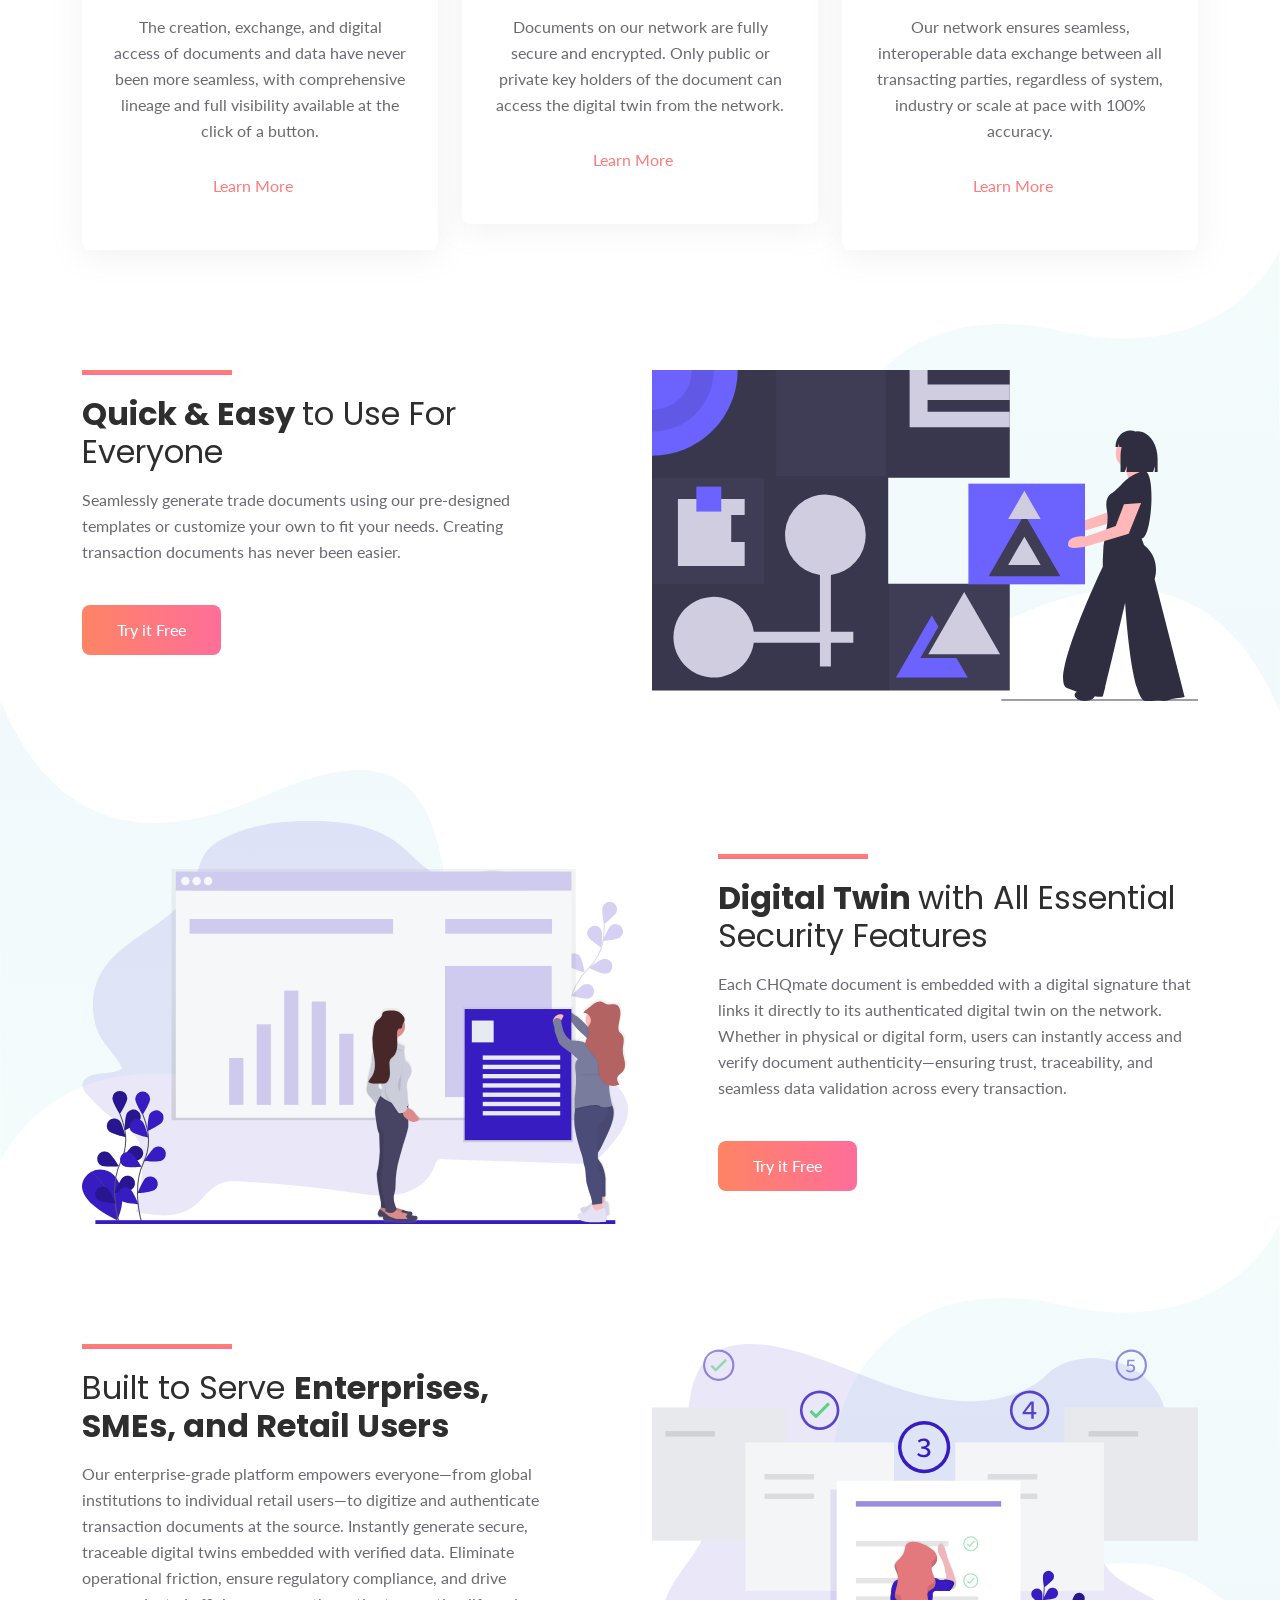
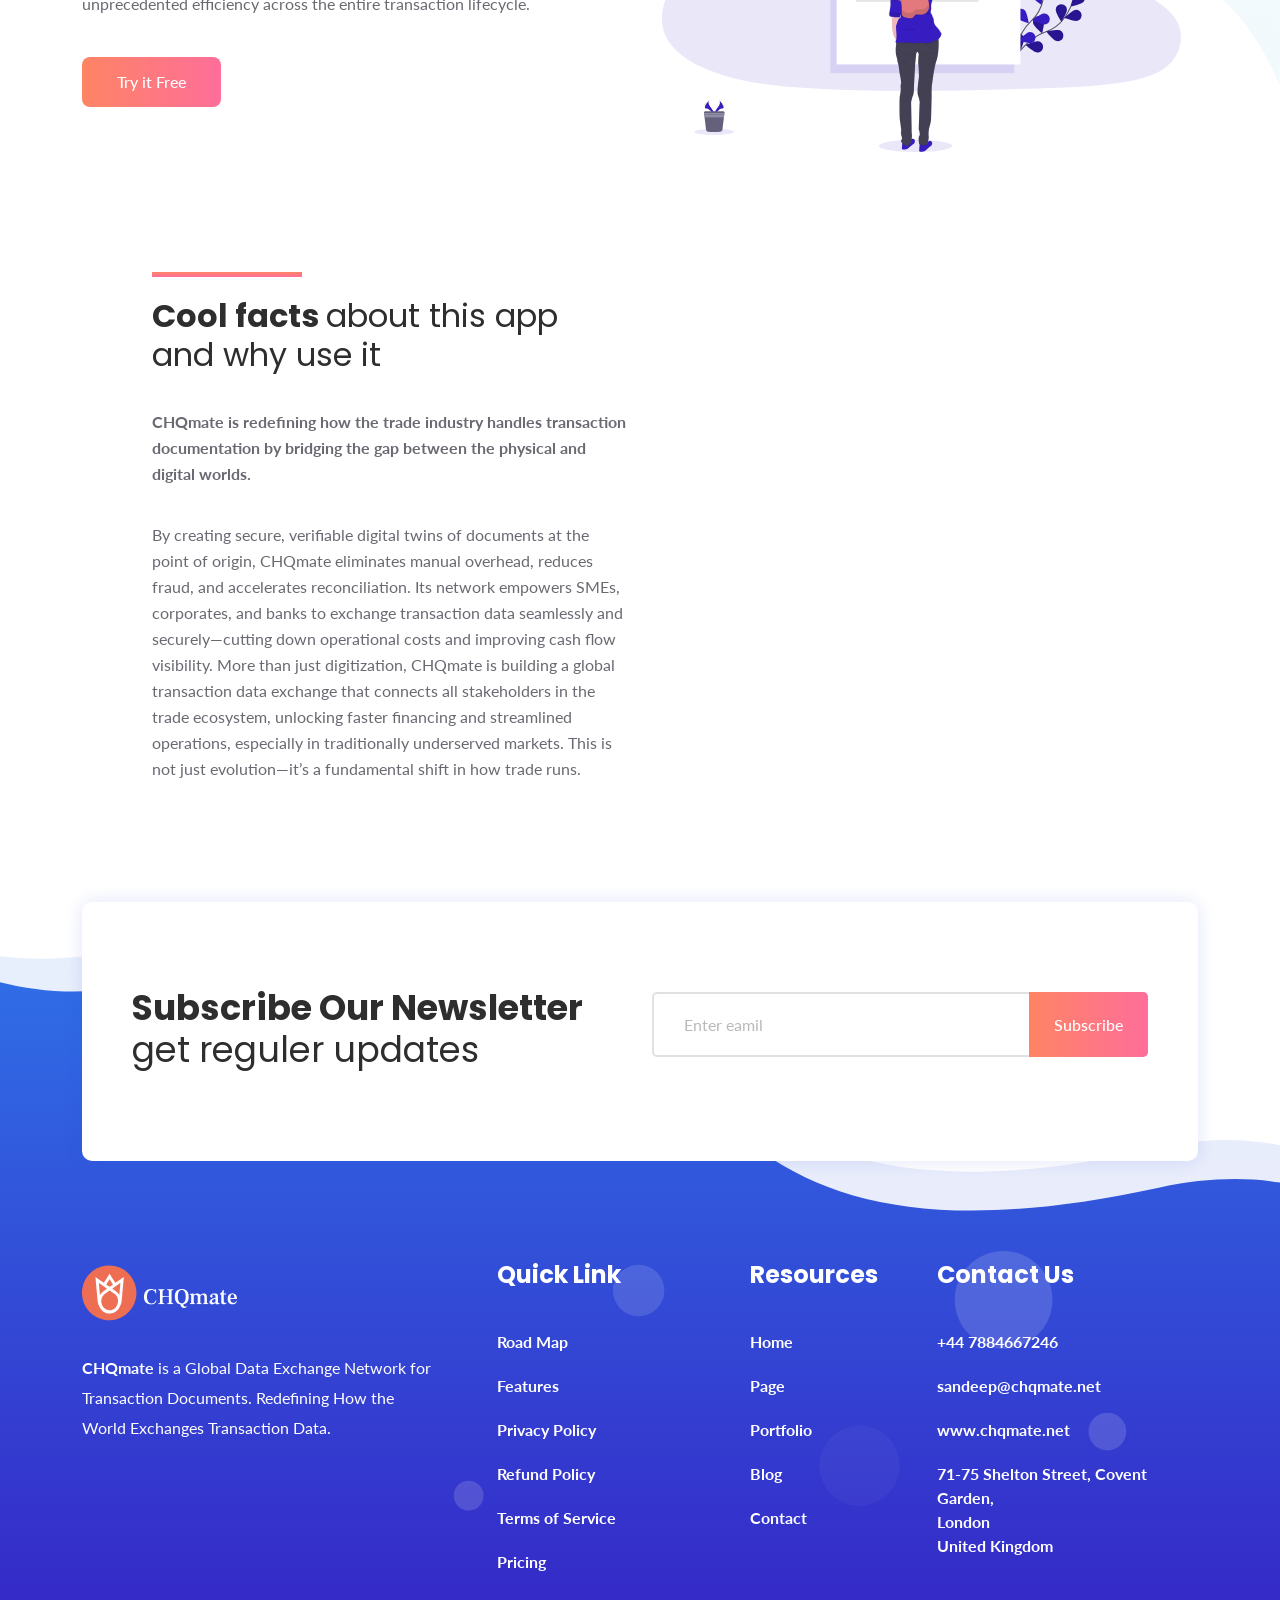
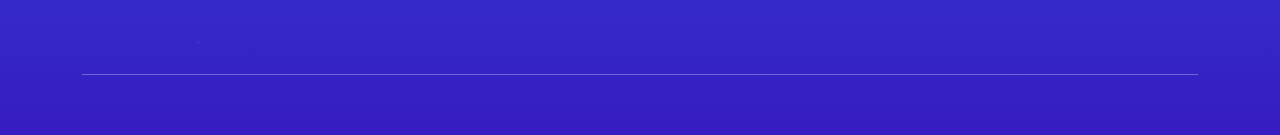
==== commit cf67f110: "May25_9Final" ====
--- a/index.html
+++ b/index.html
@@ -12,7 +12,7 @@
     <!--====== Favicon Icon ======-->
     <link
       rel="shortcut icon"
-      href="assets/images/favicon.png"
+      href="assets/images/logo/CHQmateLogo.svg"
       type="image/png"
     />
 
@@ -151,7 +151,9 @@
                   data-wow-duration="1.3s"
                   data-wow-delay="0.8s"
                 >
-                  Start your multimodel document exchange journey with us for a faster, secure and seemless processing of data with 100% accuracy
+                  <strong> Start your multimodel document exchange journey with us for a faster, secure and seemless processing of transaction data with 100% accuracy.
+                     <!-- <br> CHQmate is redefining how the trade 
+                    industry handles transaction documentation by bridging the gap bertween the physical and digital worlds.</br>  -->
 
                 </p>
                 <a
@@ -537,17 +539,24 @@
               <div class="counter-content">
                 <div class="section-title">
                   <div class="line"></div>
-                  <h3 class="title">Cool facts <span> about this app</span></h3>
+                  <h3 class="title">Cool facts <span> about this app and why use it</span></h3>
                 </div>
                 <!-- section title -->
                 <p class="text">
-                  Lorem ipsum dolor sit amet, consetetur sadipscing elitr, seiam
-                  nonumy eirmod tempor invidunt ut labore et dolore magna
-                  aliquyam erat, sed diam voluptua.
+                  <strong>CHQmate is redefining how the trade industry handles transaction documentation 
+                    by bridging the gap between the physical and digital worlds.</strong> </p>
+
+                <p class="text">
+                  By creating secure, verifiable digital twins of documents at the point of origin, 
+                  CHQmate eliminates manual overhead, reduces fraud, and accelerates reconciliation. 
+                  Its network empowers SMEs, corporates, and banks to exchange transaction data seamlessly and securely—cutting down operational costs and improving cash flow visibility. 
+                  More than just digitization, CHQmate is building a global transaction data exchange that connects all stakeholders in the trade ecosystem, unlocking faster financing and 
+                  streamlined operations, especially in traditionally underserved markets. 
+                  This is not just evolution—it’s a fundamental shift in how trade runs.
                 </p>
               </div>
-              <!-- counter content -->
-              <div class="row no-gutters">
+              <!-- counter content *** No User Facts to Share so commenting it out -->
+              <!-- <div class="row no-gutters">
                 <div class="col-4">
                   <div
                     class="
@@ -566,9 +575,9 @@
 
                       <p class="text">SHA</p>
                     </div>
-                  </div>
+                  </div> -->
                   <!-- single counter -->
-                </div>
+                <!-- </div>
                 <div class="col-4">
                   <div
                     class="
@@ -586,9 +595,9 @@
                       ></span>
                       <p class="text">Active Users</p>
                     </div>
-                  </div>
+                  </div> -->
                   <!-- single counter -->
-                </div>
+                <!-- </div>
                 <div class="col-4">
                   <div
                     class="
@@ -606,7 +615,7 @@
                       ></span>
                       <p class="text">User Rating</p>
                     </div>
-                  </div>
+                  </div> -->
                   <!-- single counter -->
                 </div>
               </div>
@@ -614,7 +623,7 @@
             </div>
             <!-- counter wrapper -->
           </div>
-          <div class="col-lg-6">
+          <!-- <div class="col-lg-6">
             <div
               class="video-content mt-50 wow fadeIn"
               data-wow-duration="1s"
@@ -634,7 +643,7 @@
                   </a>
                 </div>
               </div>
-              <!-- video wrapper -->
+              <!video wrapper -->
             </div>
             <!-- video content -->
           </div>
@@ -684,10 +693,8 @@
                 <a class="logo" href="javascript:void(0)">
                   <img src="assets/images/logo/CHQmateLogoWhite.svg" alt="logo" />
                 </a>
-                <p class="text">
-                  Lorem ipsum dolor sit amet consetetur sadipscing elitr,
-                  sederfs diam nonumy eirmod tempor invidunt ut labore et dolore
-                  magna aliquyam.
+                <p class="text"><Strong>CHQmate</Strong> is a Global Data Exchange Network for Transaction Documents.
+                  Redefining How the World Exchanges Transaction Data.
                 </p>
                 <ul class="social">
                   <li>
@@ -765,7 +772,7 @@
                   <h4 class="title">Contact Us</h4>
                 </div>
                 <ul class="contact">
-                  <li>+809272561823</li>
+                  <li>+44 7884667246</li>
                   <li>sandeep@chqmate.net</li>
                   <li>www.chqmate.net</li>
                   <li>
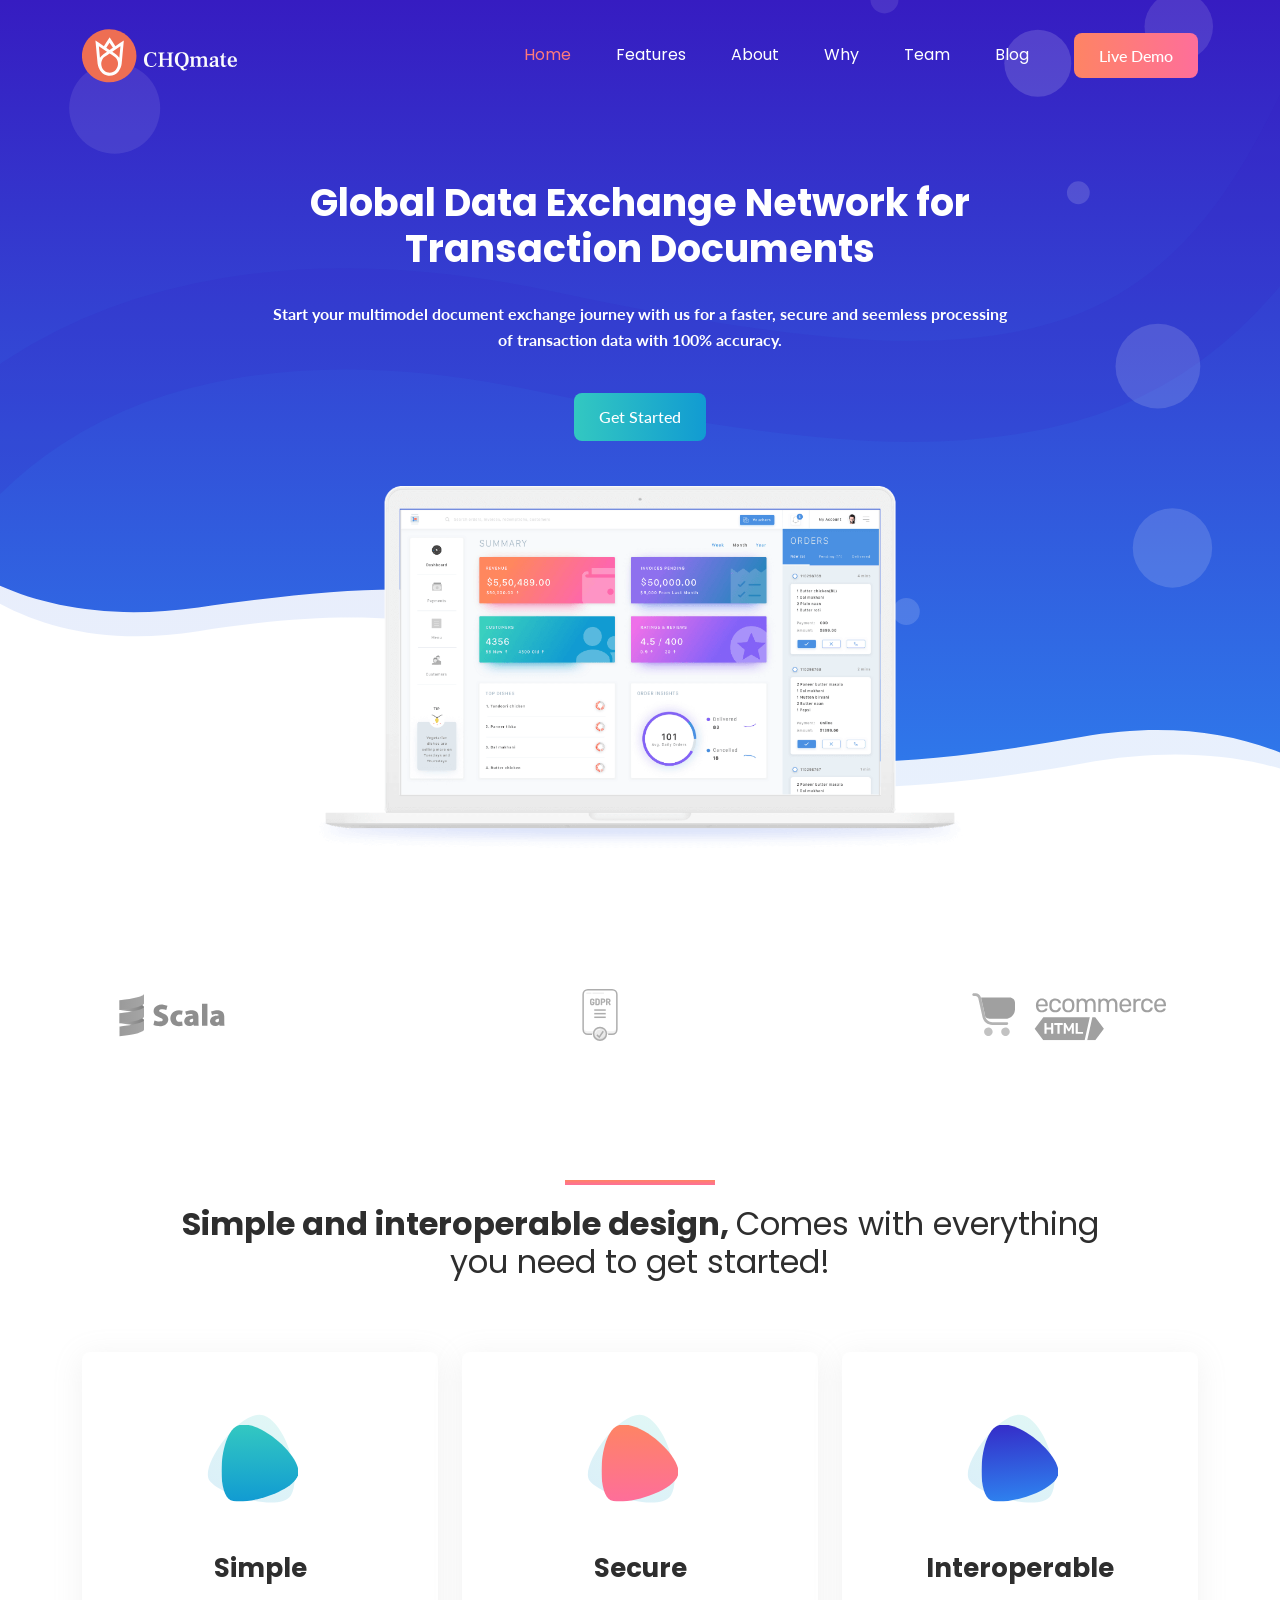
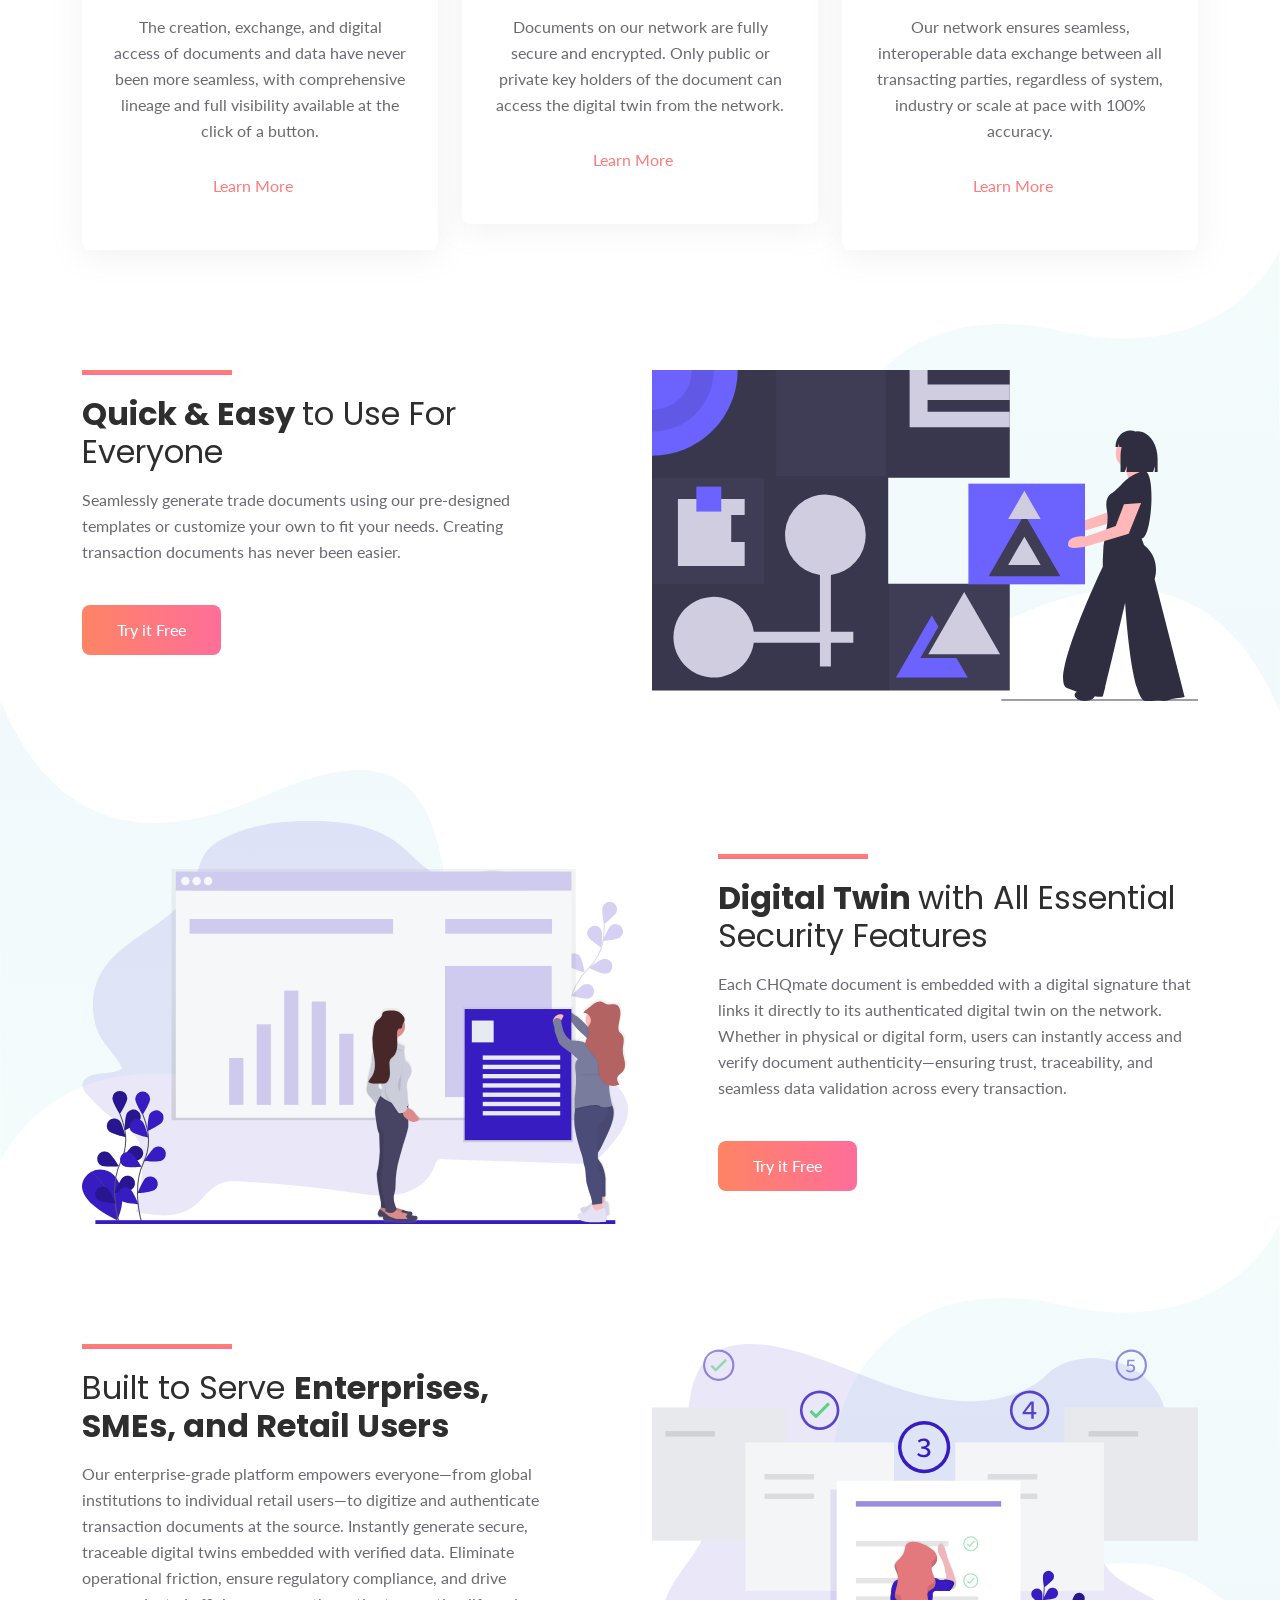
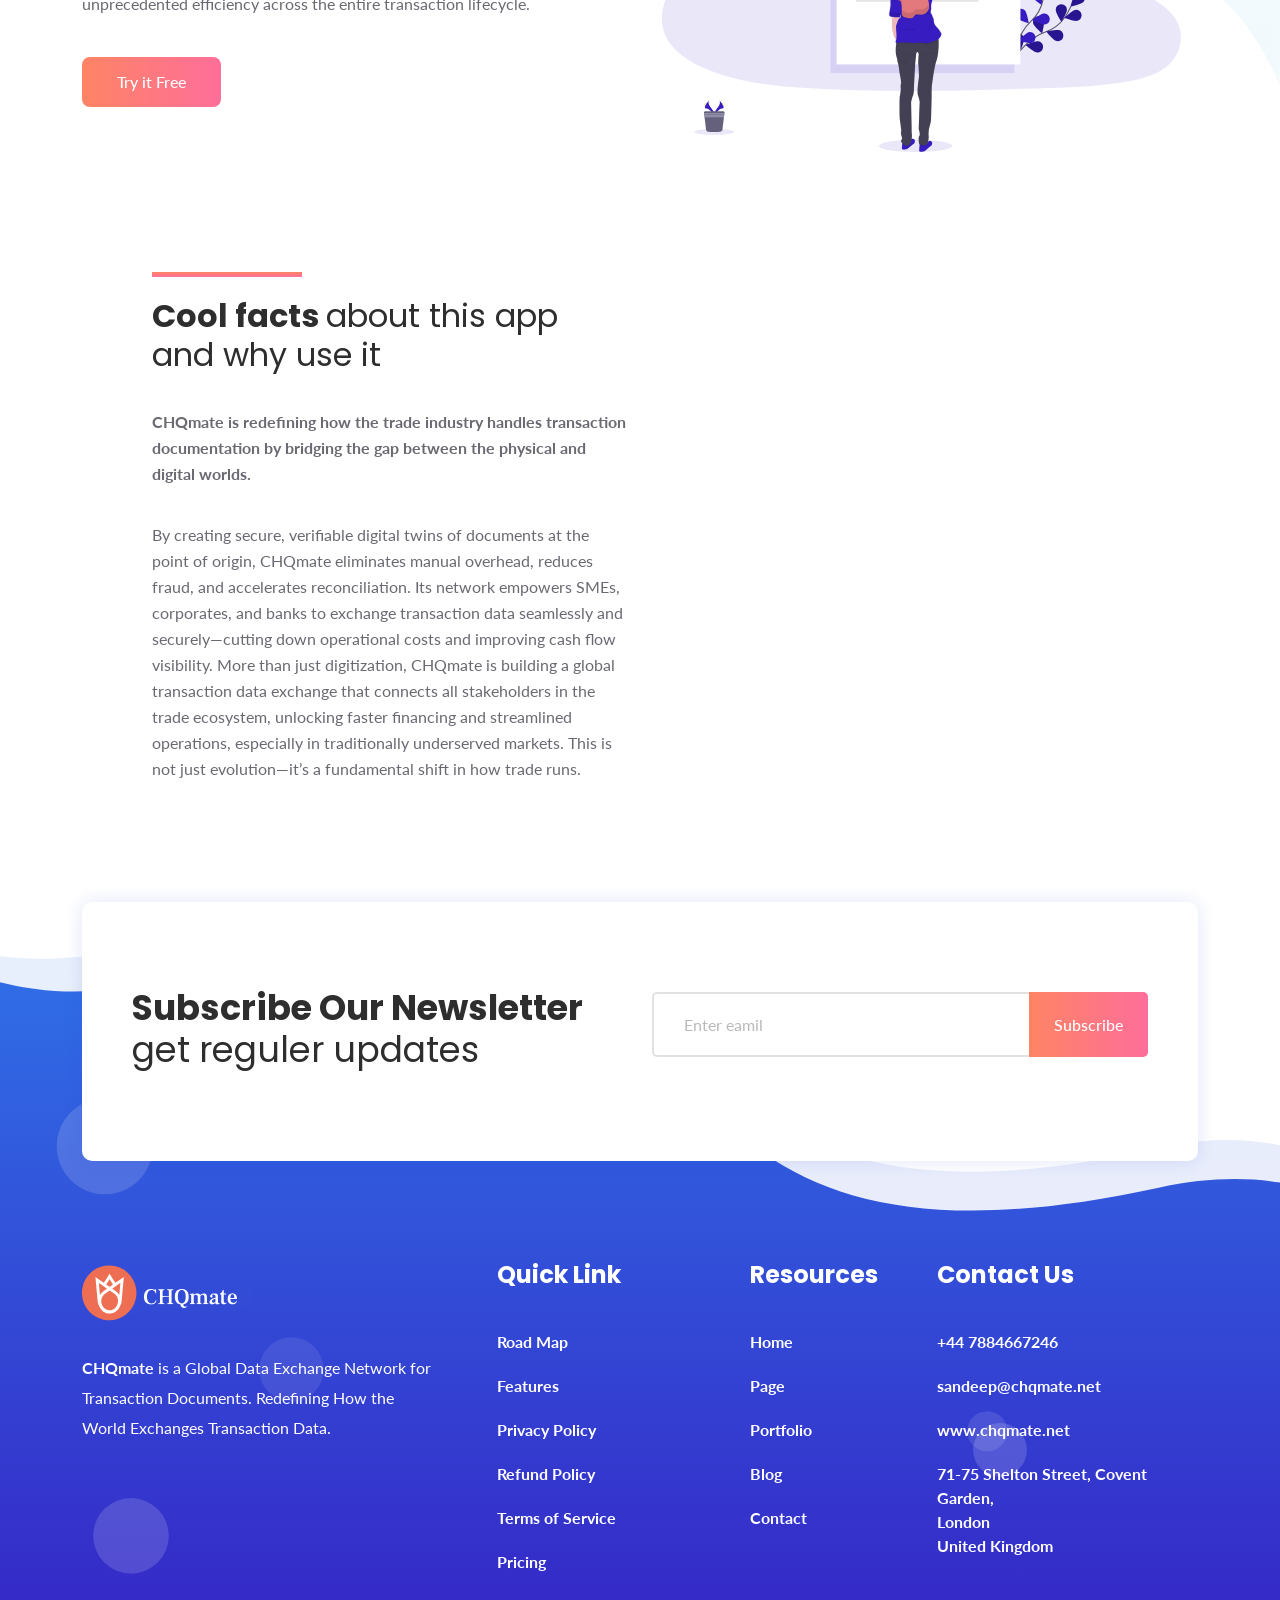
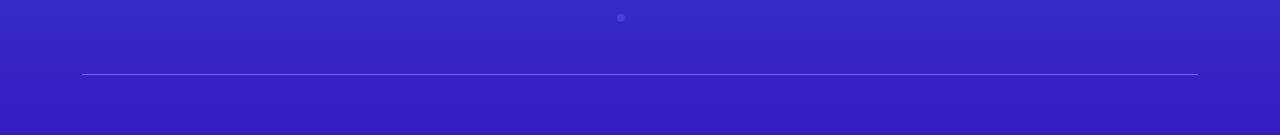
==== commit d0fb85d6: "May25_15UpdatedLnk" ====
--- a/index.html
+++ b/index.html
@@ -302,7 +302,7 @@
                   data have never been more seamless, with comprehensive lineage and 
                   full visibility available at the click of a button.
                 </p>
-                <a class="more" href="javascript:void(0)"
+                <a class="more" href="https://dev.chqmate.net/"
                   >Learn More <i class="lni lni-chevron-right"> </i>
                 </a>
               </div>
@@ -337,7 +337,7 @@
                   Only public or private key holders of the document can access 
                   the digital twin from the network.
                 </p>
-                <a class="more" href="javascript:void(0)"
+                <a class="more" href="https://dev.chqmate.net/"
                   >Learn More <i class="lni lni-chevron-right"> </i>
                 </a>
               </div>
@@ -370,7 +370,7 @@
                 <p class="text">
                  Our network ensures seamless, interoperable data exchange between all transacting parties, regardless of system, industry or scale at pace with 100% accuracy.
                 </p>
-                <a class="more" href="javascript:void(0)"
+                <a class="more" href="https://dev.chqmate.net/"
                   >Learn More <i class="lni lni-chevron-right"> </i>
                 </a>
               </div>
@@ -406,7 +406,7 @@
                   Seamlessly generate trade documents using our pre-designed templates or customize your own to fit your needs.
                   Creating transaction documents has never been easier.
                 </p>
-                <a href="javascript:void(0)" class="main-btn">Try it Free</a>
+                <a href="https://dev.chqmate.net/" class="main-btn">Try it Free</a>
               </div>
               <!-- about content -->
             </div>
@@ -457,7 +457,7 @@
                 and verify document authenticity—ensuring trust, traceability, 
                 and seamless data validation across every transaction.
                 </p>
-                <a href="javascript:void(0)" class="main-btn">Try it Free</a>
+                <a href="https://dev.chqmate.net/" class="main-btn">Try it Free</a>
               </div>
               <!-- about content -->
             </div>
@@ -501,7 +501,7 @@
                   Eliminate operational friction, ensure regulatory compliance, and 
                   drive unprecedented efficiency across the entire transaction lifecycle.
                 </p>
-                <a href="javascript:void(0)" class="main-btn">Try it Free</a>
+                <a href="https://dev.chqmate.net/" class="main-btn">Try it Free</a>
               </div>
               <!-- about content -->
             </div>
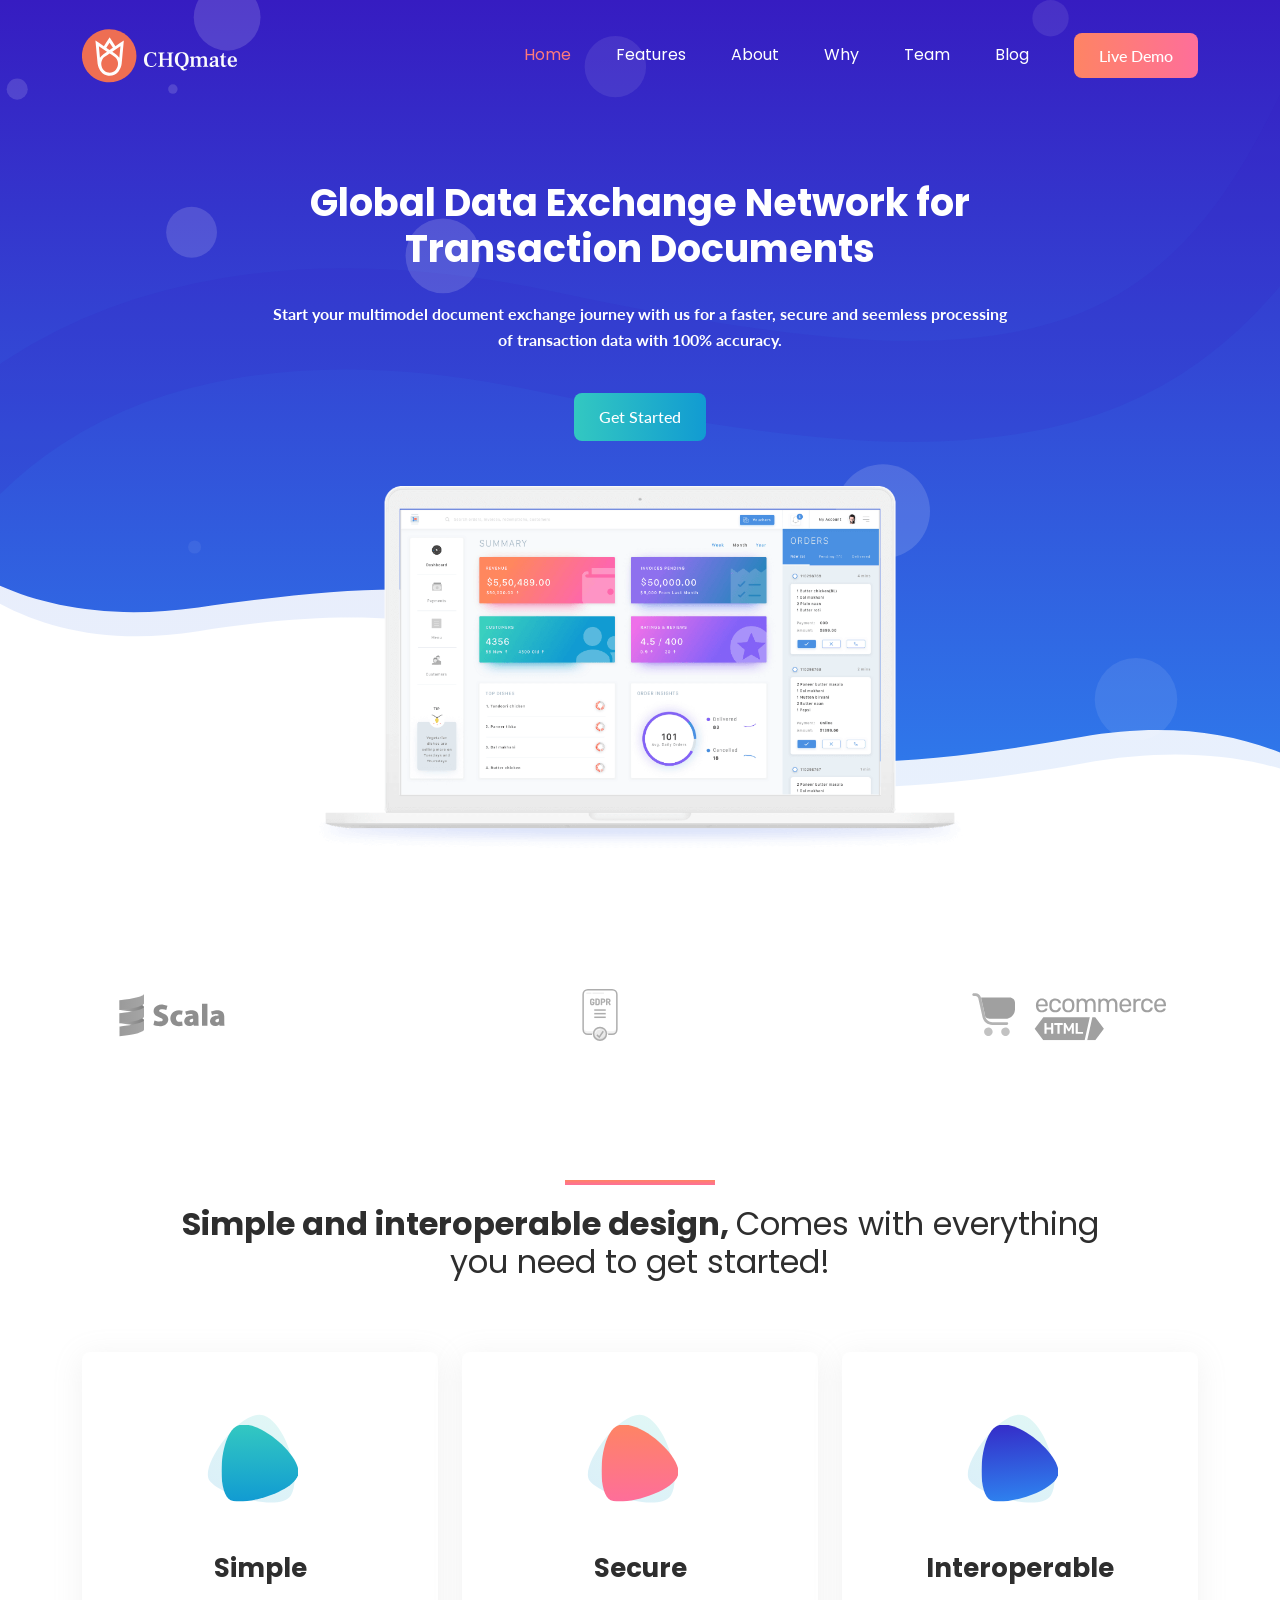
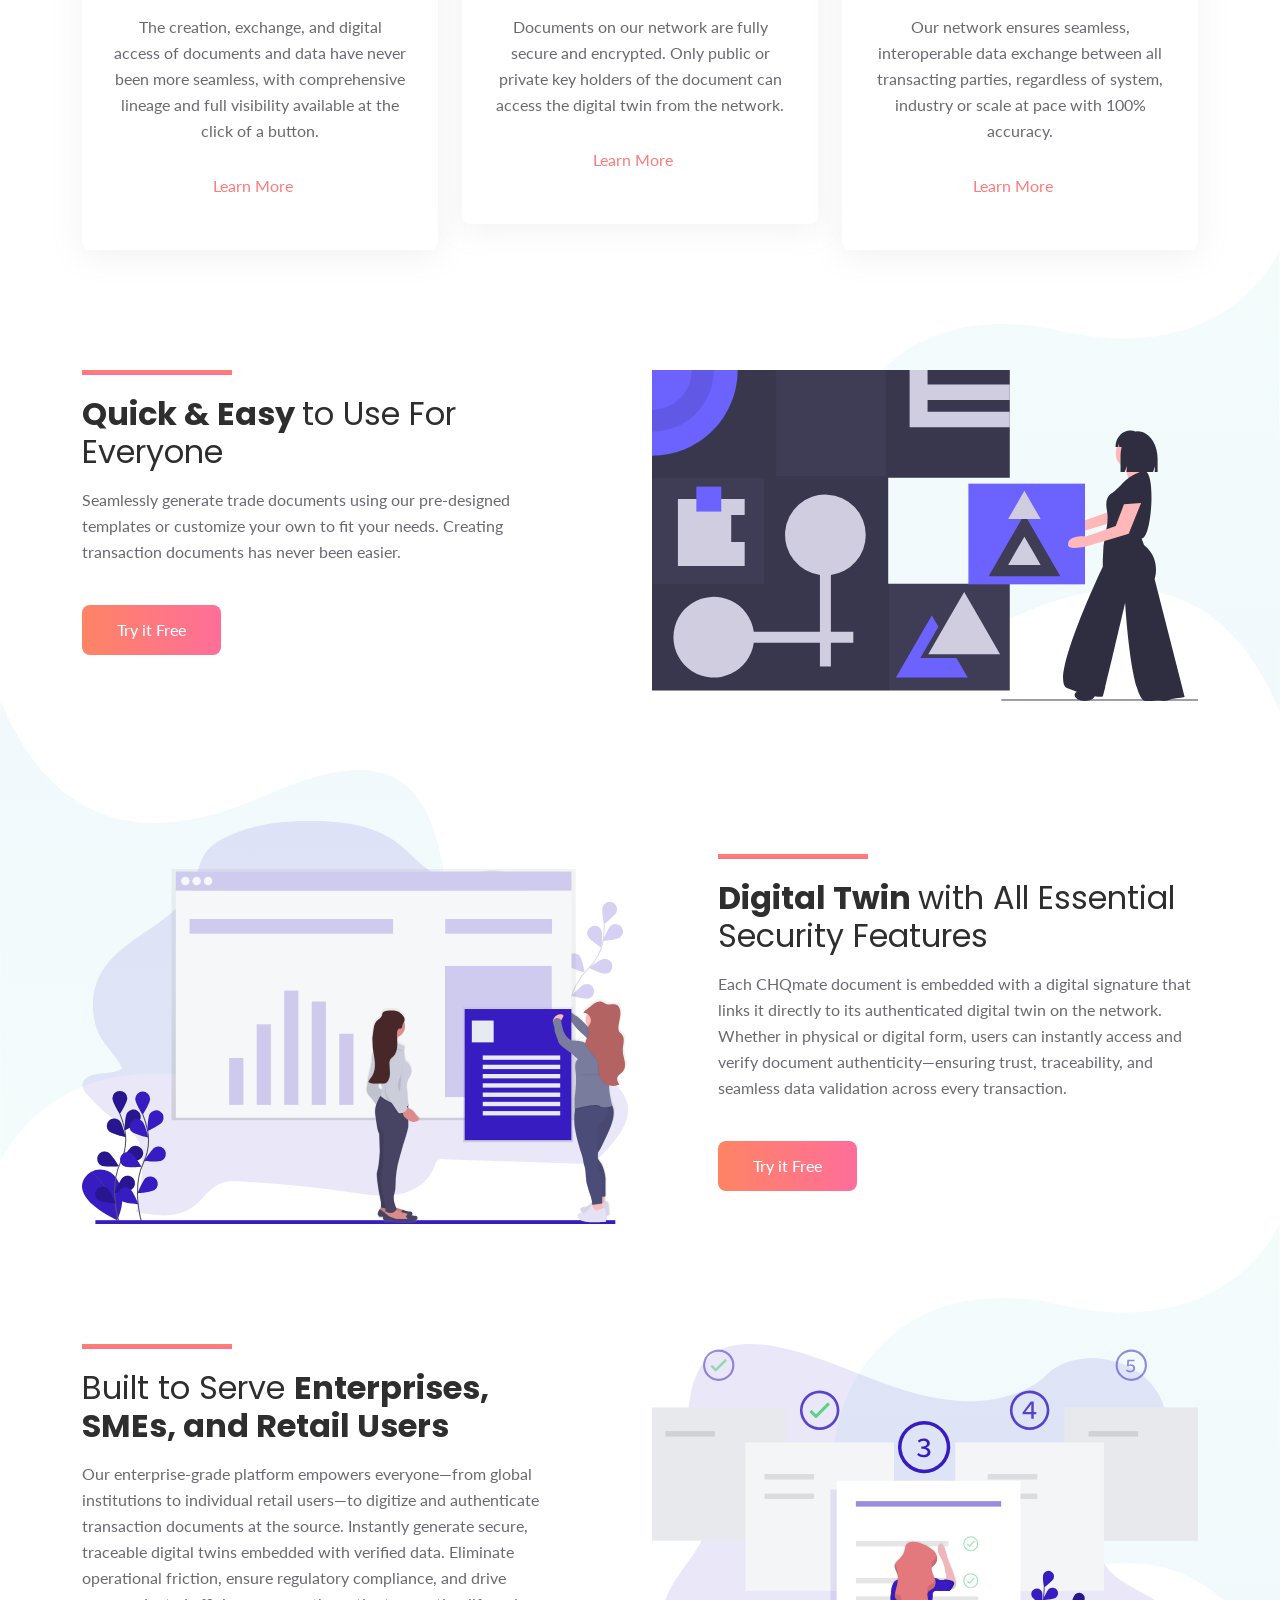
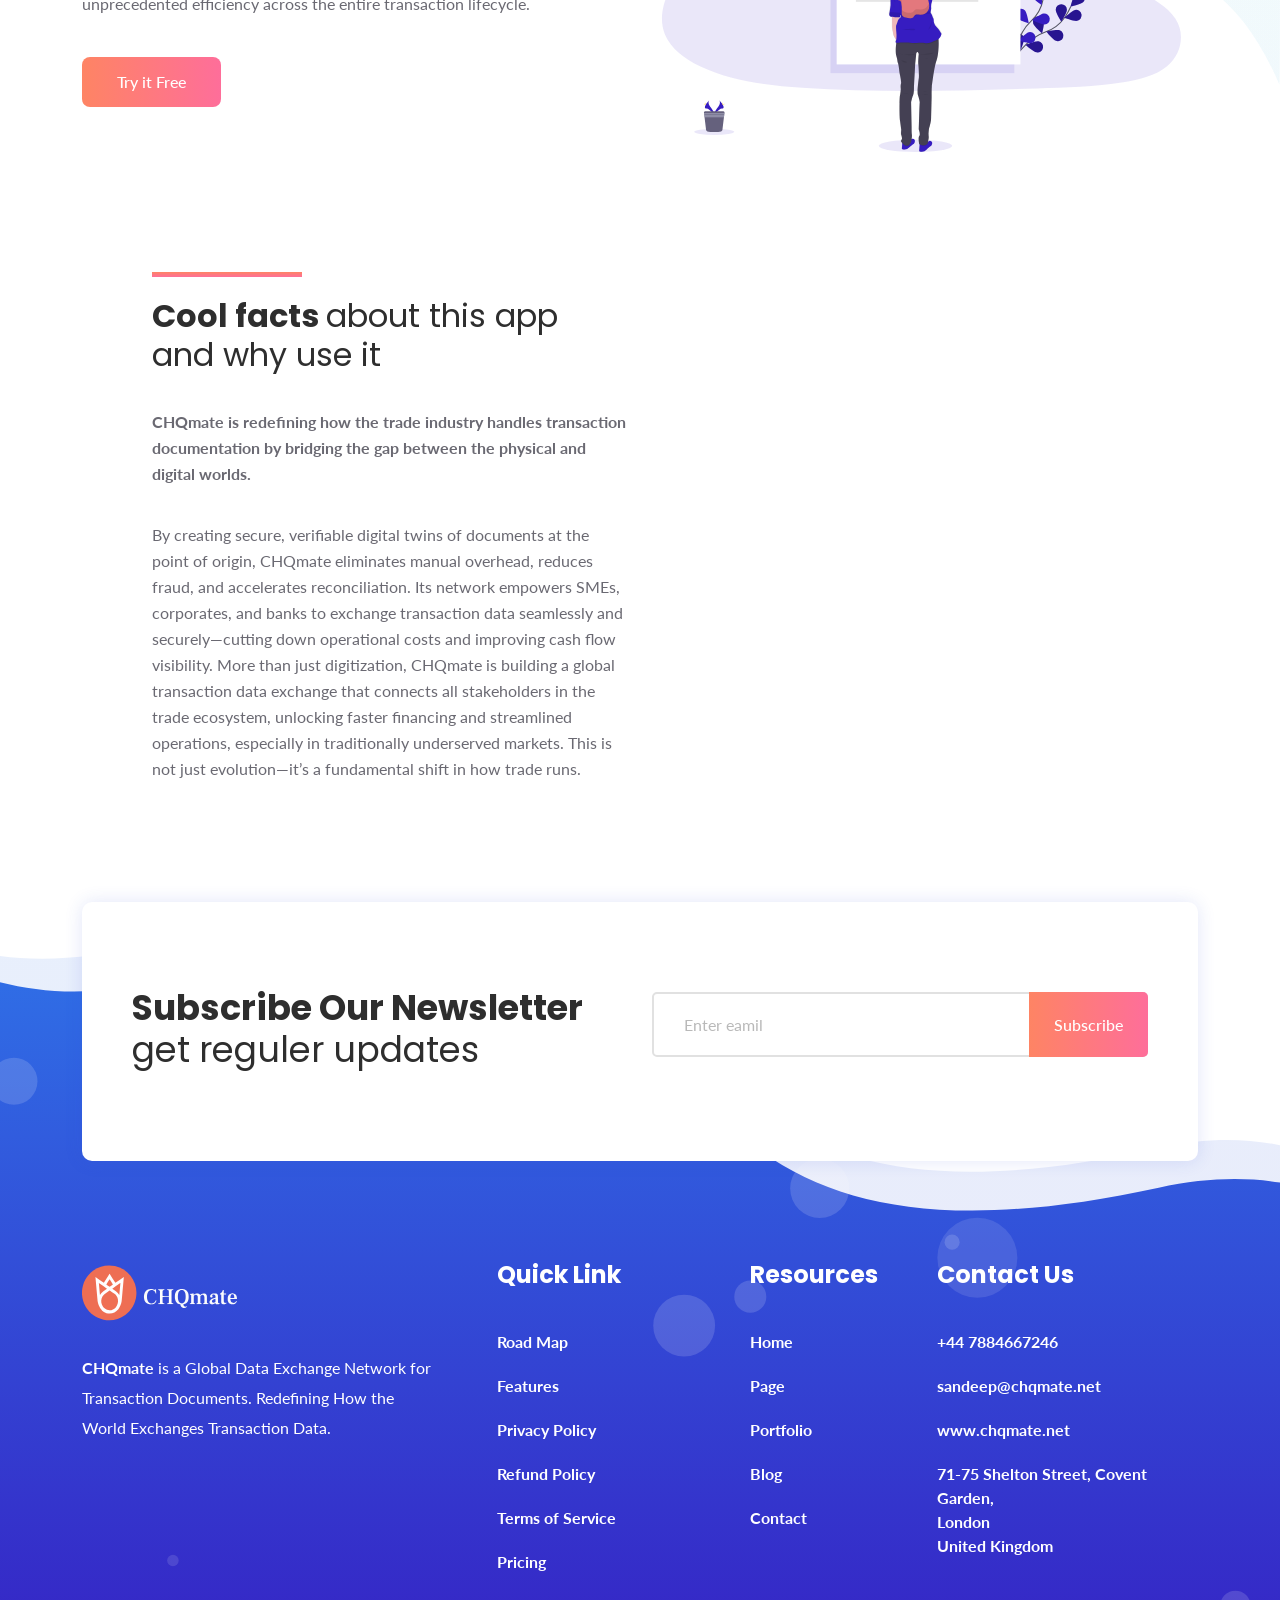
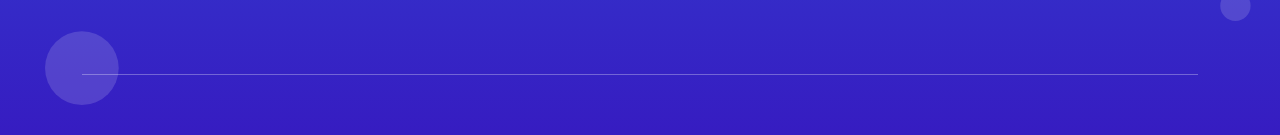
==== commit aaa0dbb3: "May25_15_GsearchLogo" ====
--- a/index.html
+++ b/index.html
@@ -824,5 +824,16 @@
     <script src="assets/js/count-up.min.js"></script>
     <script src="assets/js/particles.min.js"></script>
     <script src="assets/js/main.js"></script>
+
+<!-- Google Search Result Logo -->
+<script type="application/ld+json">
+{
+  "@context": "https://schema.org",
+  "@type": "Organization",
+  "url": "https://www.chqmate.net",
+  "logo": "/assets/images/logo/CHQmateLogo.svg",
+  "name": "CHQmate"
+}
+</script>
   </body>
 </html>
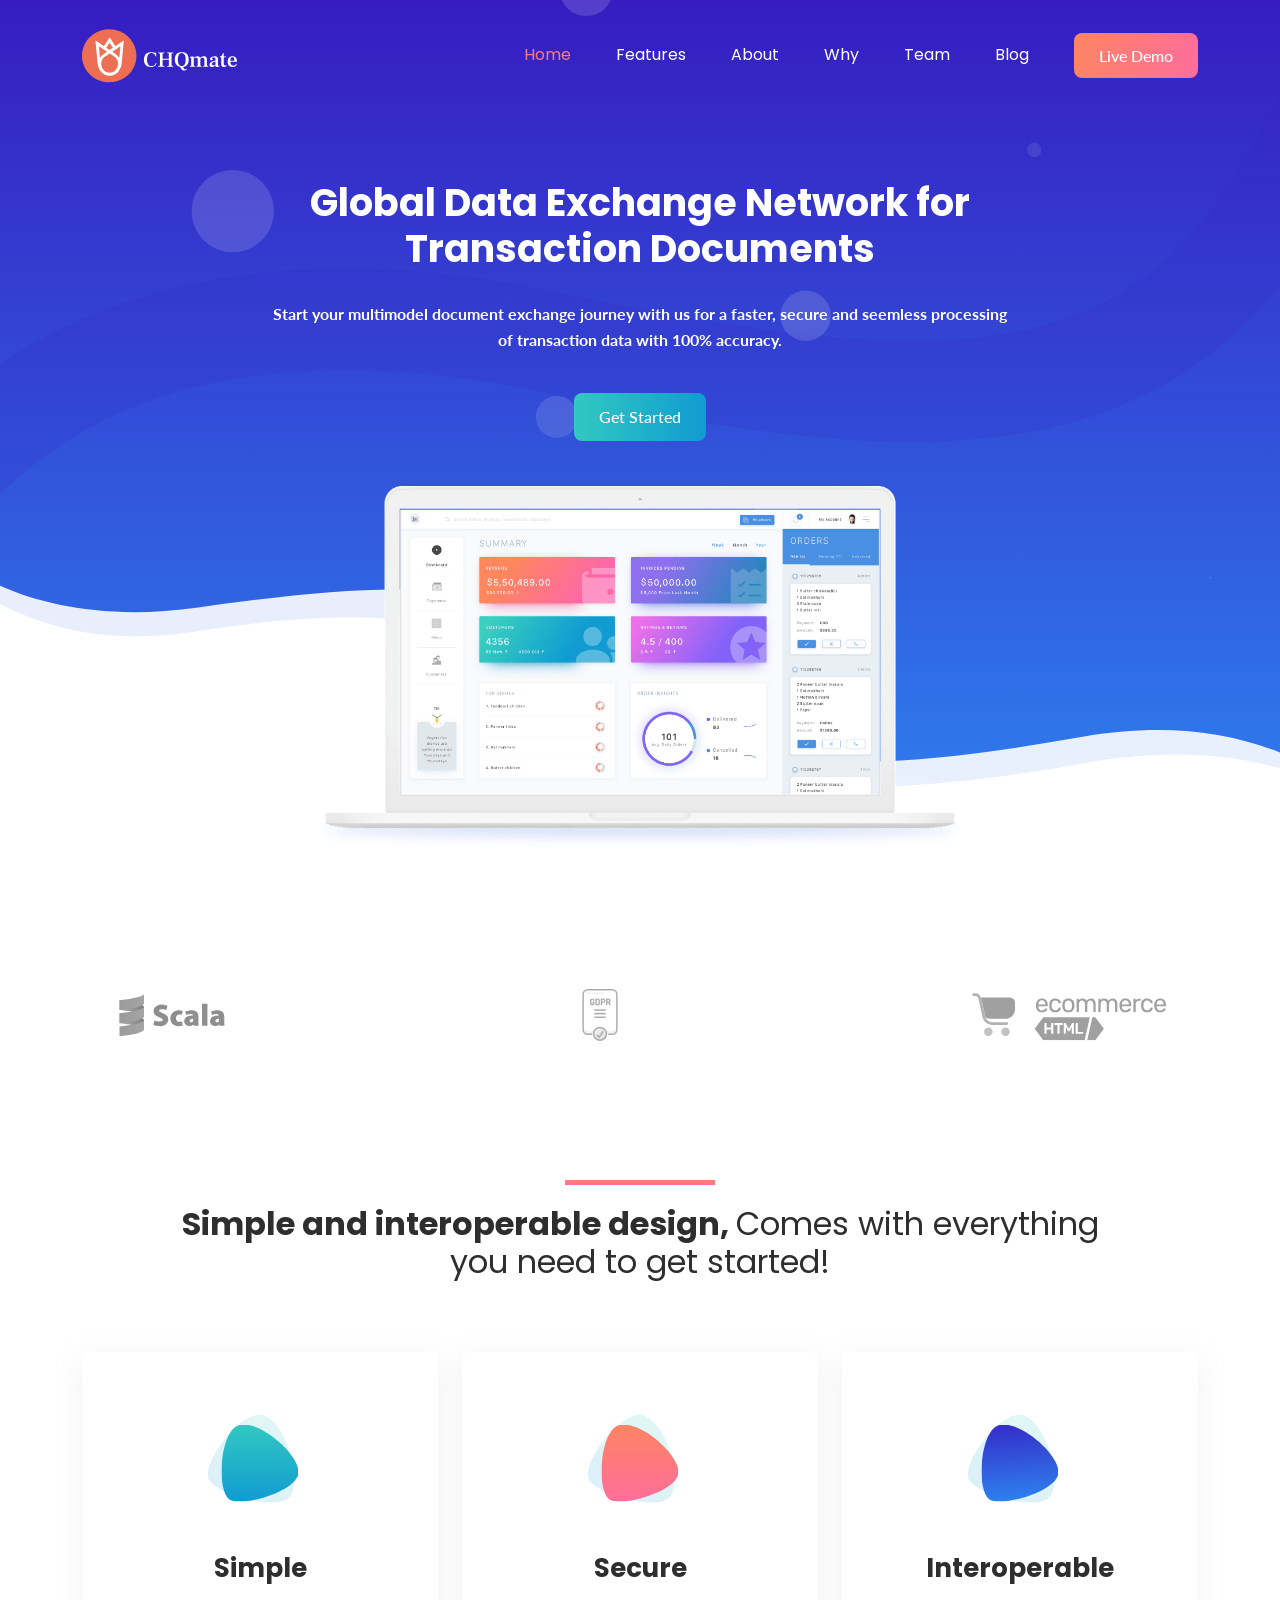
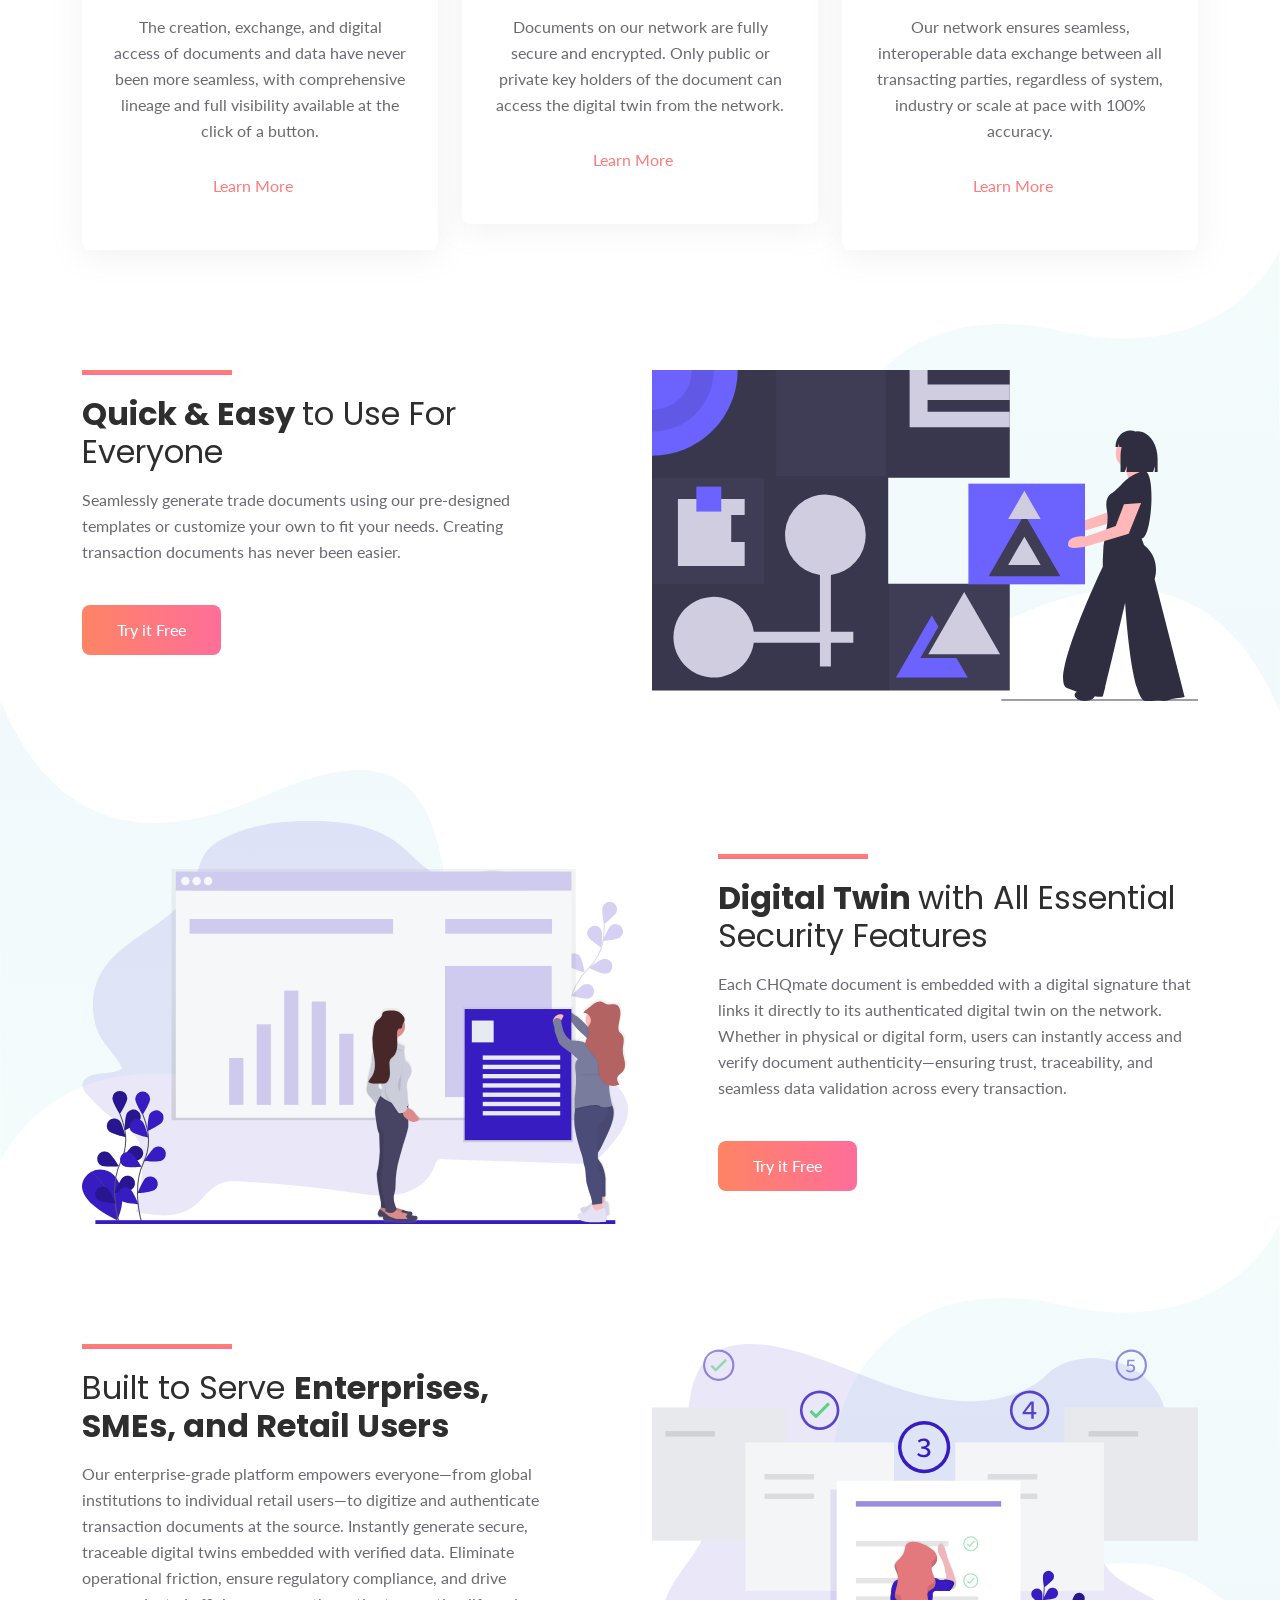
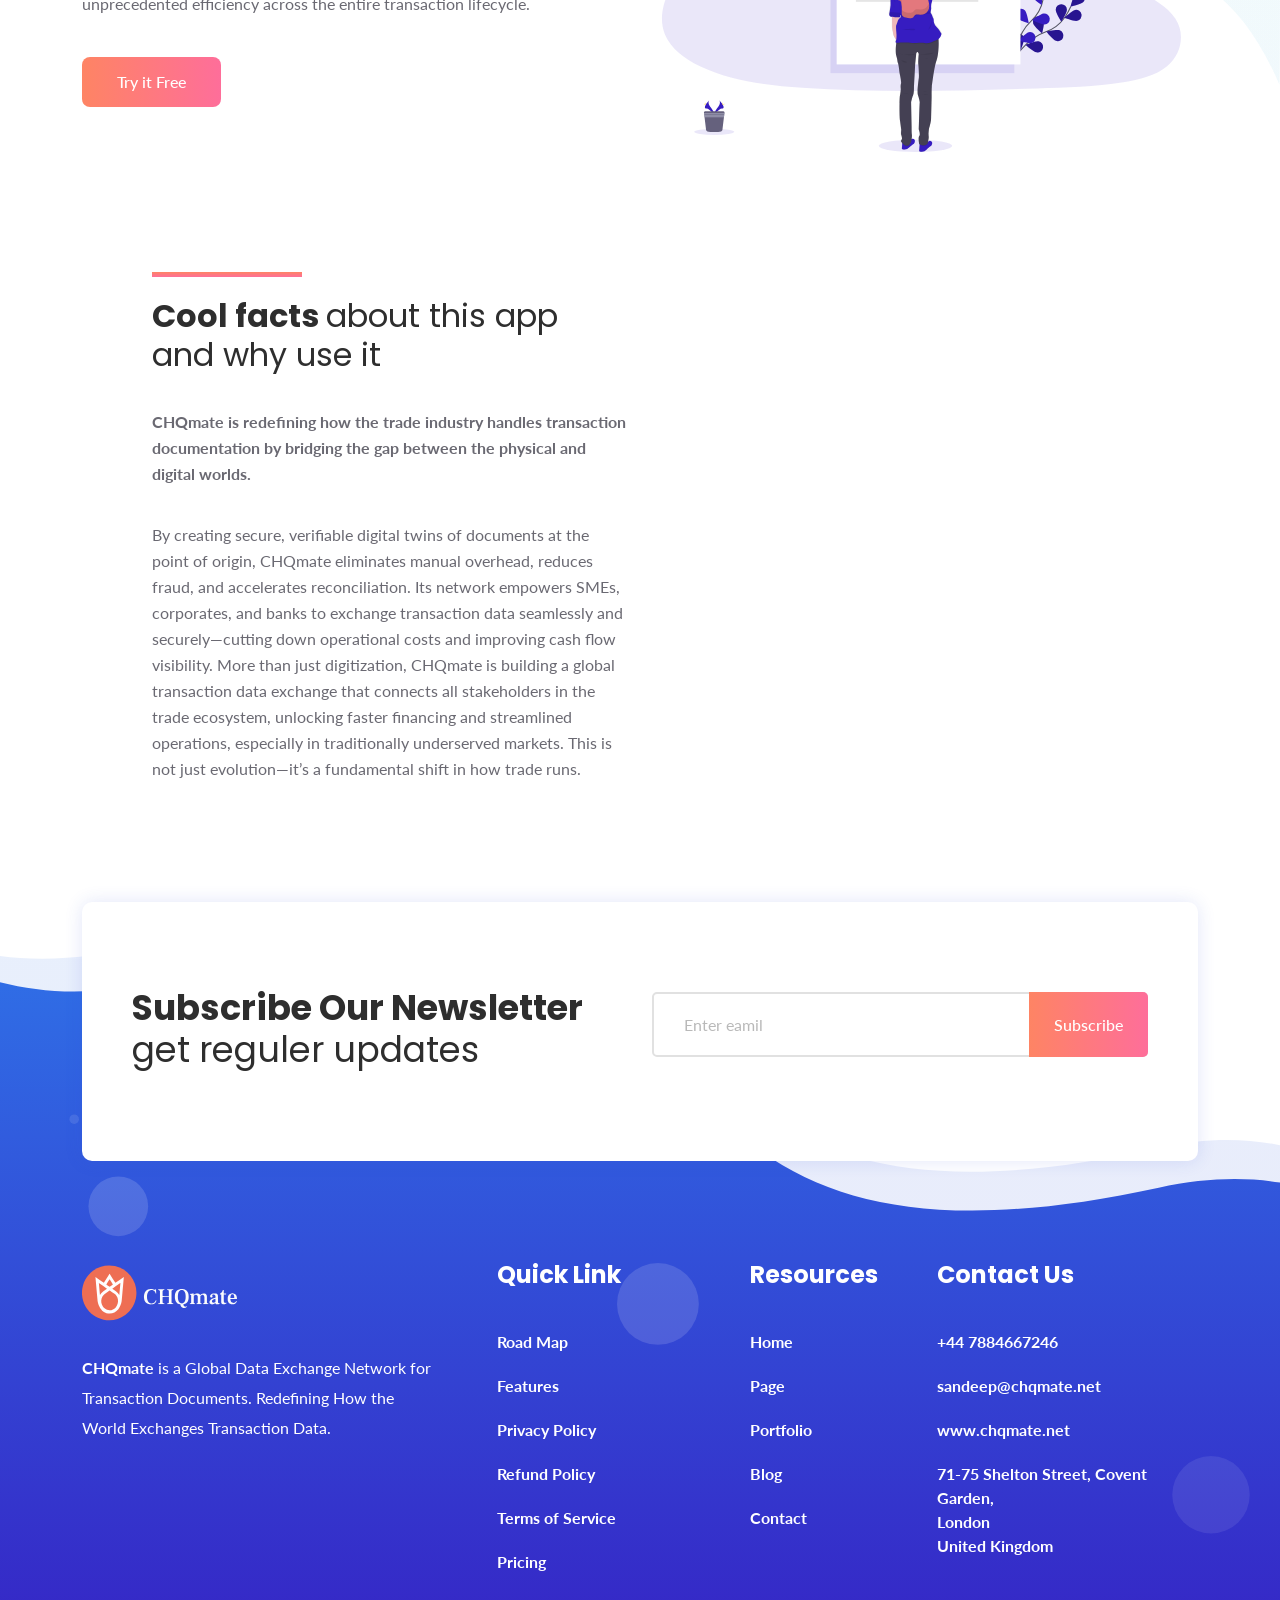
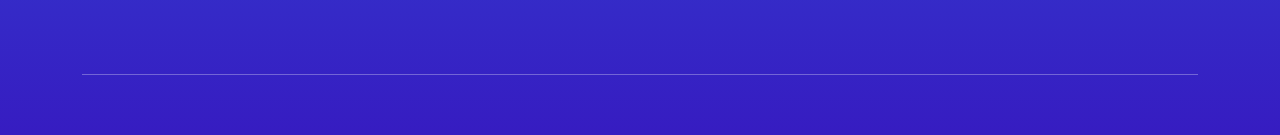
==== commit 6f4f7d27: "May25_15GlogoT2" ====
--- a/index.html
+++ b/index.html
@@ -831,7 +831,7 @@
   "@context": "https://schema.org",
   "@type": "Organization",
   "url": "https://www.chqmate.net",
-  "logo": "/assets/images/logo/CHQmateLogo.svg",
+  "logo": "https://www.chqmate.net/assets/images/logo/CHQmateLogo.svg",
   "name": "CHQmate"
 }
 </script>
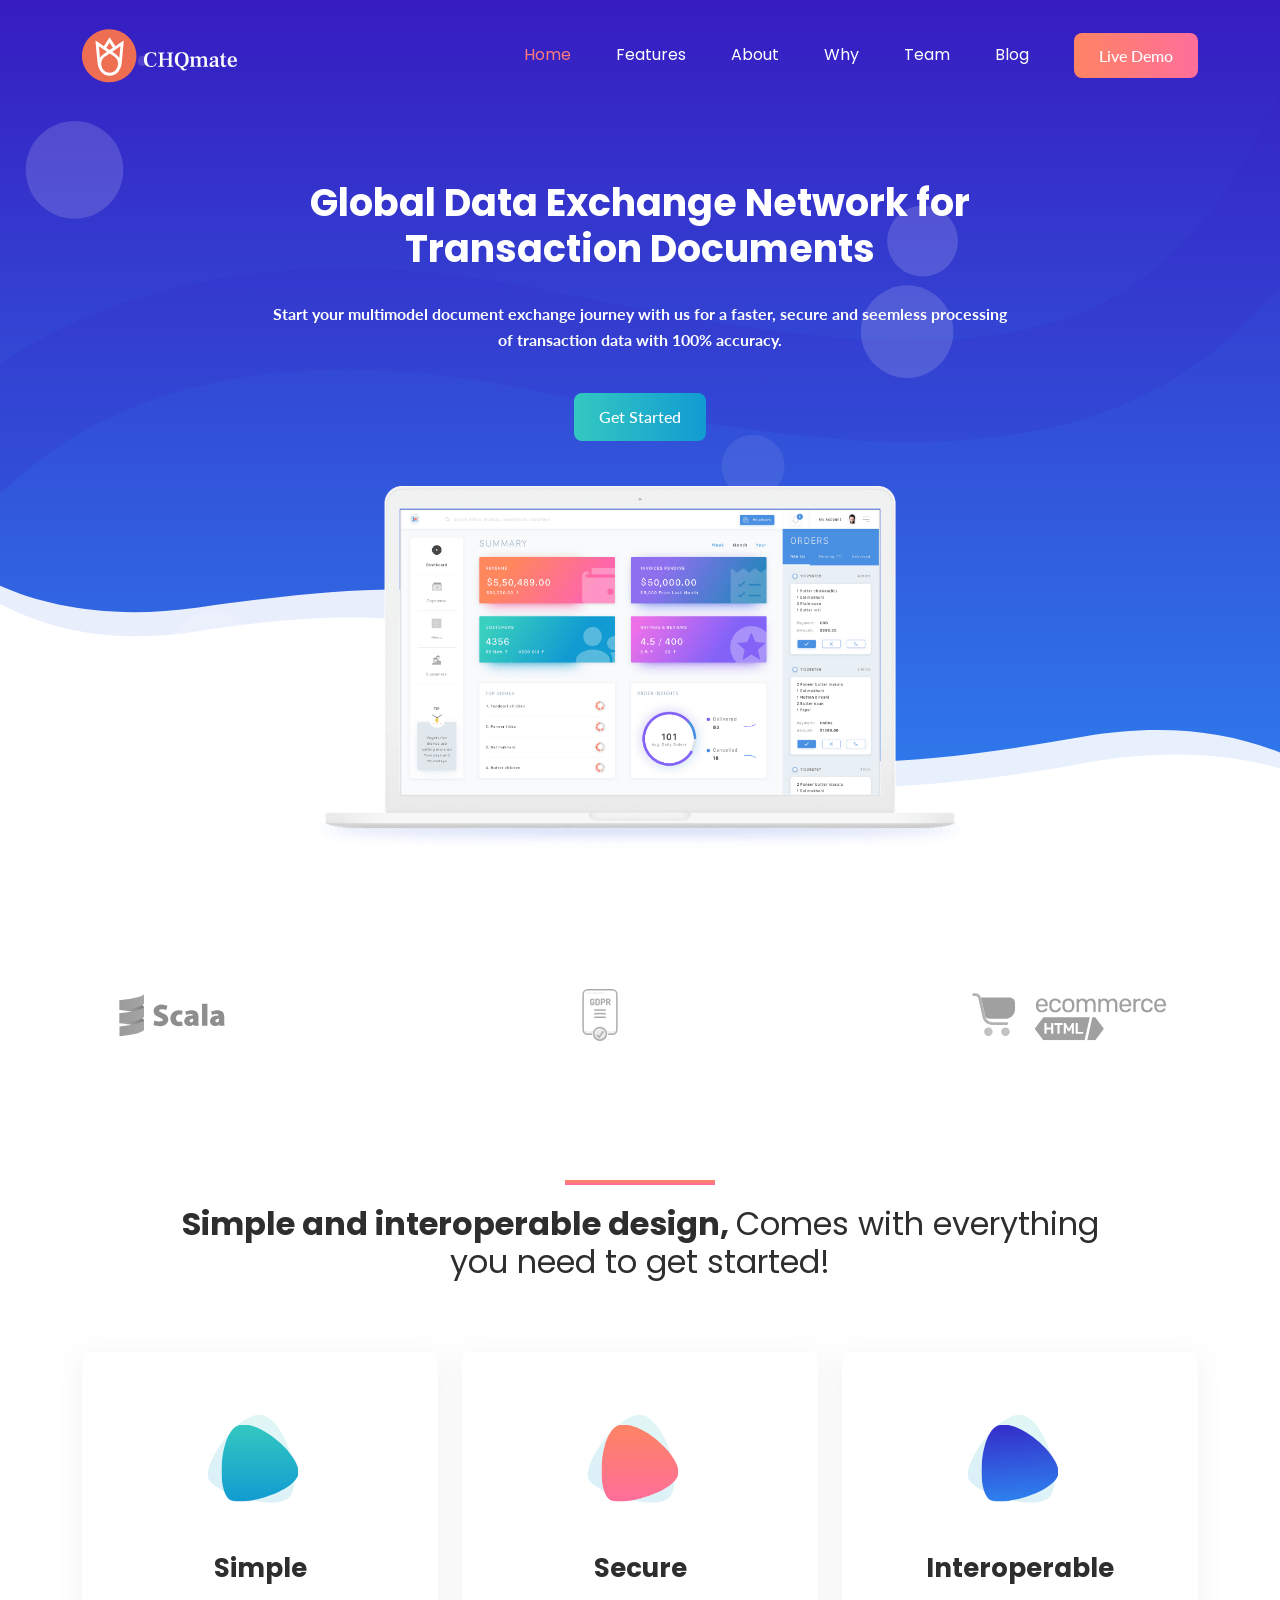
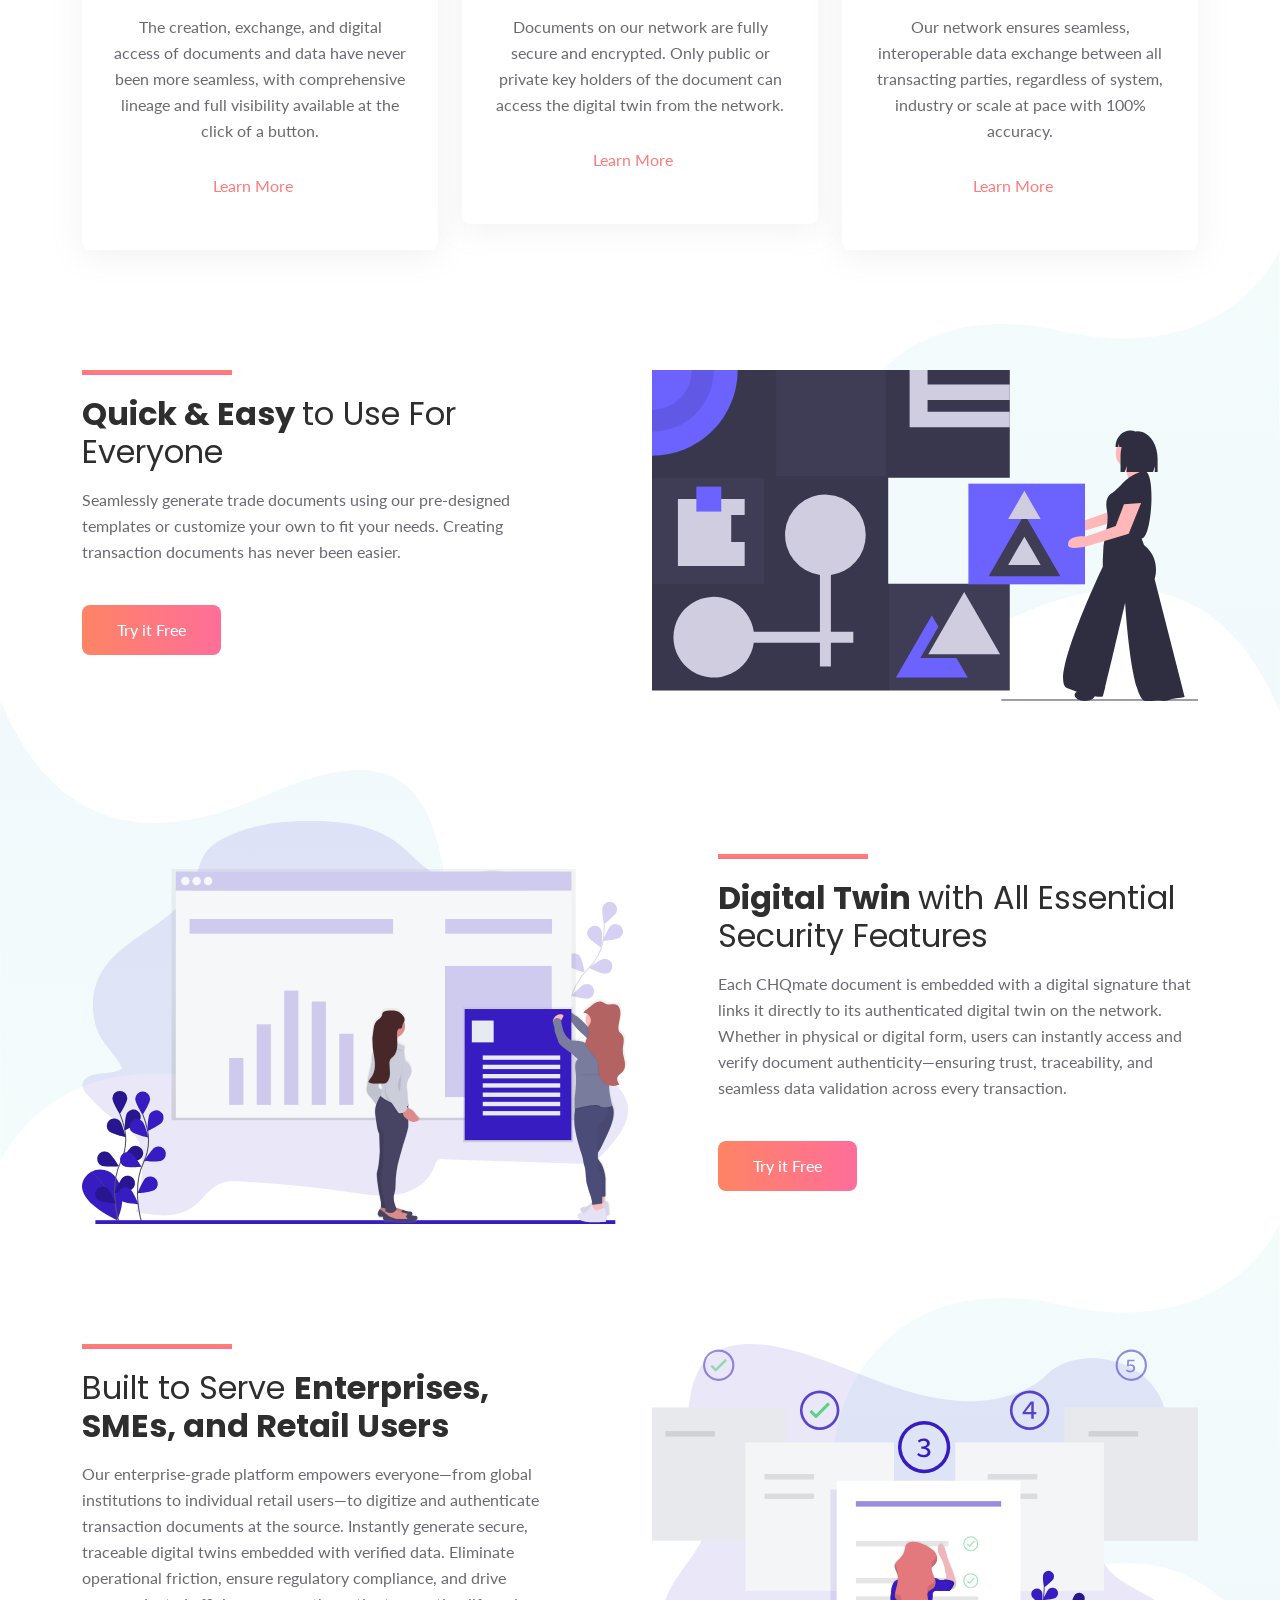
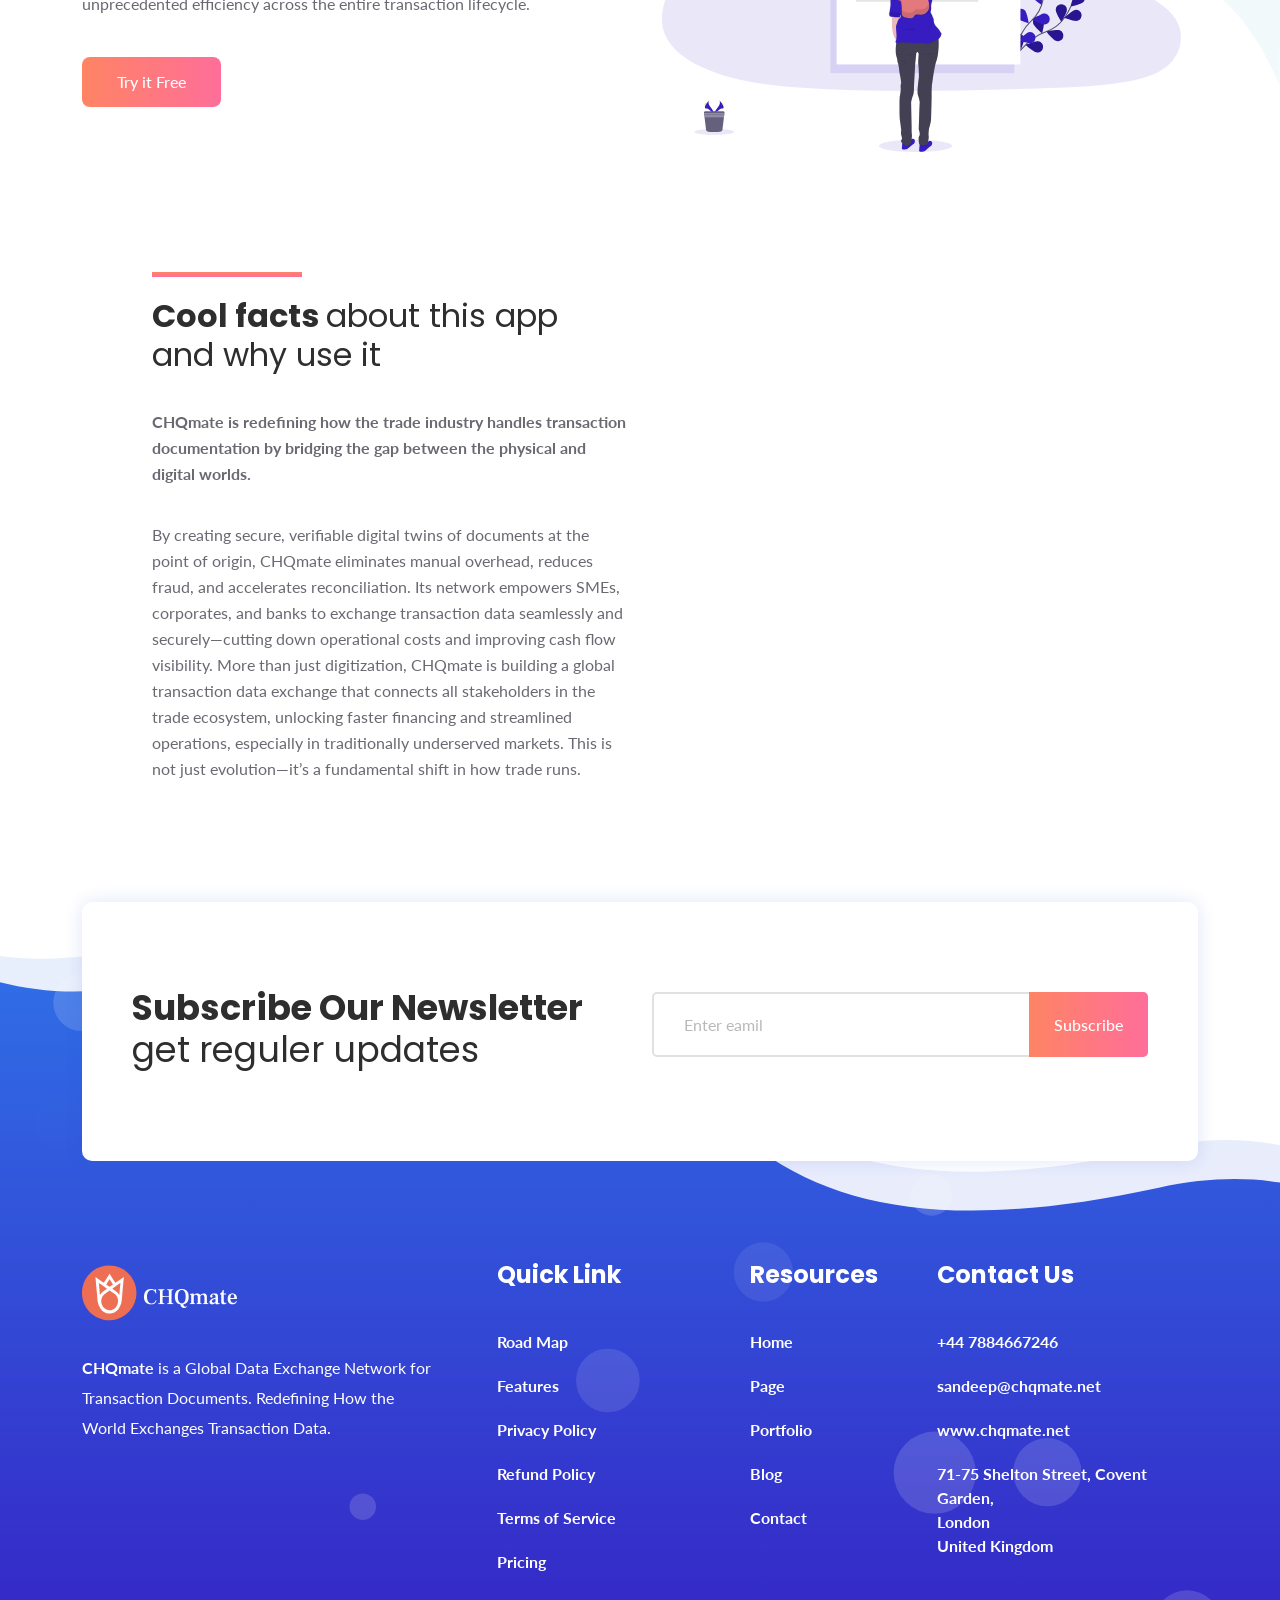
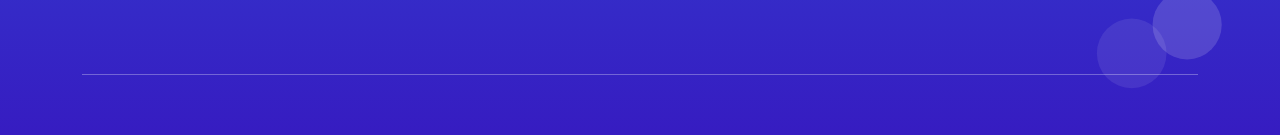
==== commit af9b3d44: "May25_15GlogoT3" ====
--- a/index.html
+++ b/index.html
@@ -2,7 +2,15 @@
 <html class="no-js" lang="en">
   <head>
     <meta charset="utf-8" />
-
+    <script type="application/ld+json">
+    {
+      "@context": "https://schema.org",
+      "@type": "Organization",
+      "url": "https://www.chqmate.net",
+      "logo": "https://www.chqmate.net/assets/images/logo/CHQmateLogo.svg",
+      "name": "CHQmate"
+    }
+    </script>
     <!--====== Title ======-->
     <title>Global Data Exchange Network </title>
 
@@ -826,14 +834,6 @@
     <script src="assets/js/main.js"></script>
 
 <!-- Google Search Result Logo -->
-<script type="application/ld+json">
-{
-  "@context": "https://schema.org",
-  "@type": "Organization",
-  "url": "https://www.chqmate.net",
-  "logo": "https://www.chqmate.net/assets/images/logo/CHQmateLogo.svg",
-  "name": "CHQmate"
-}
-</script>
+
   </body>
 </html>
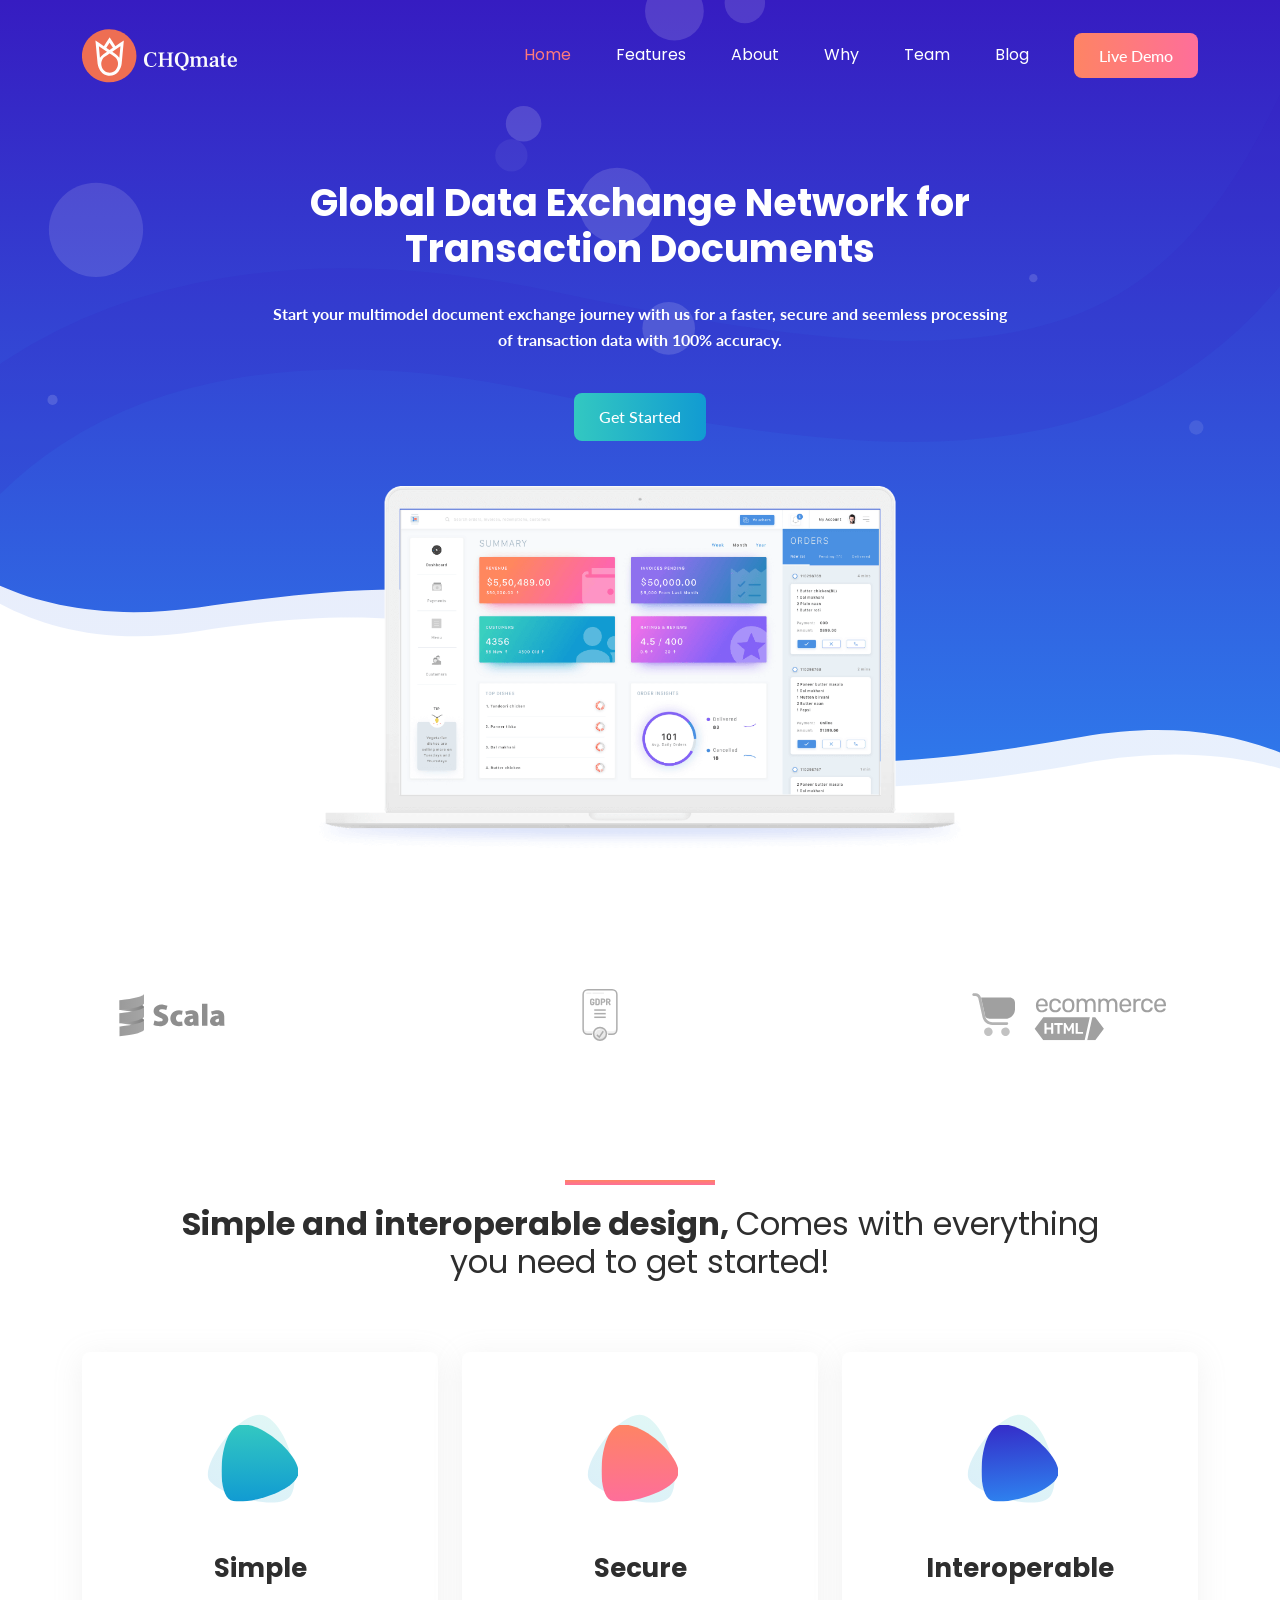
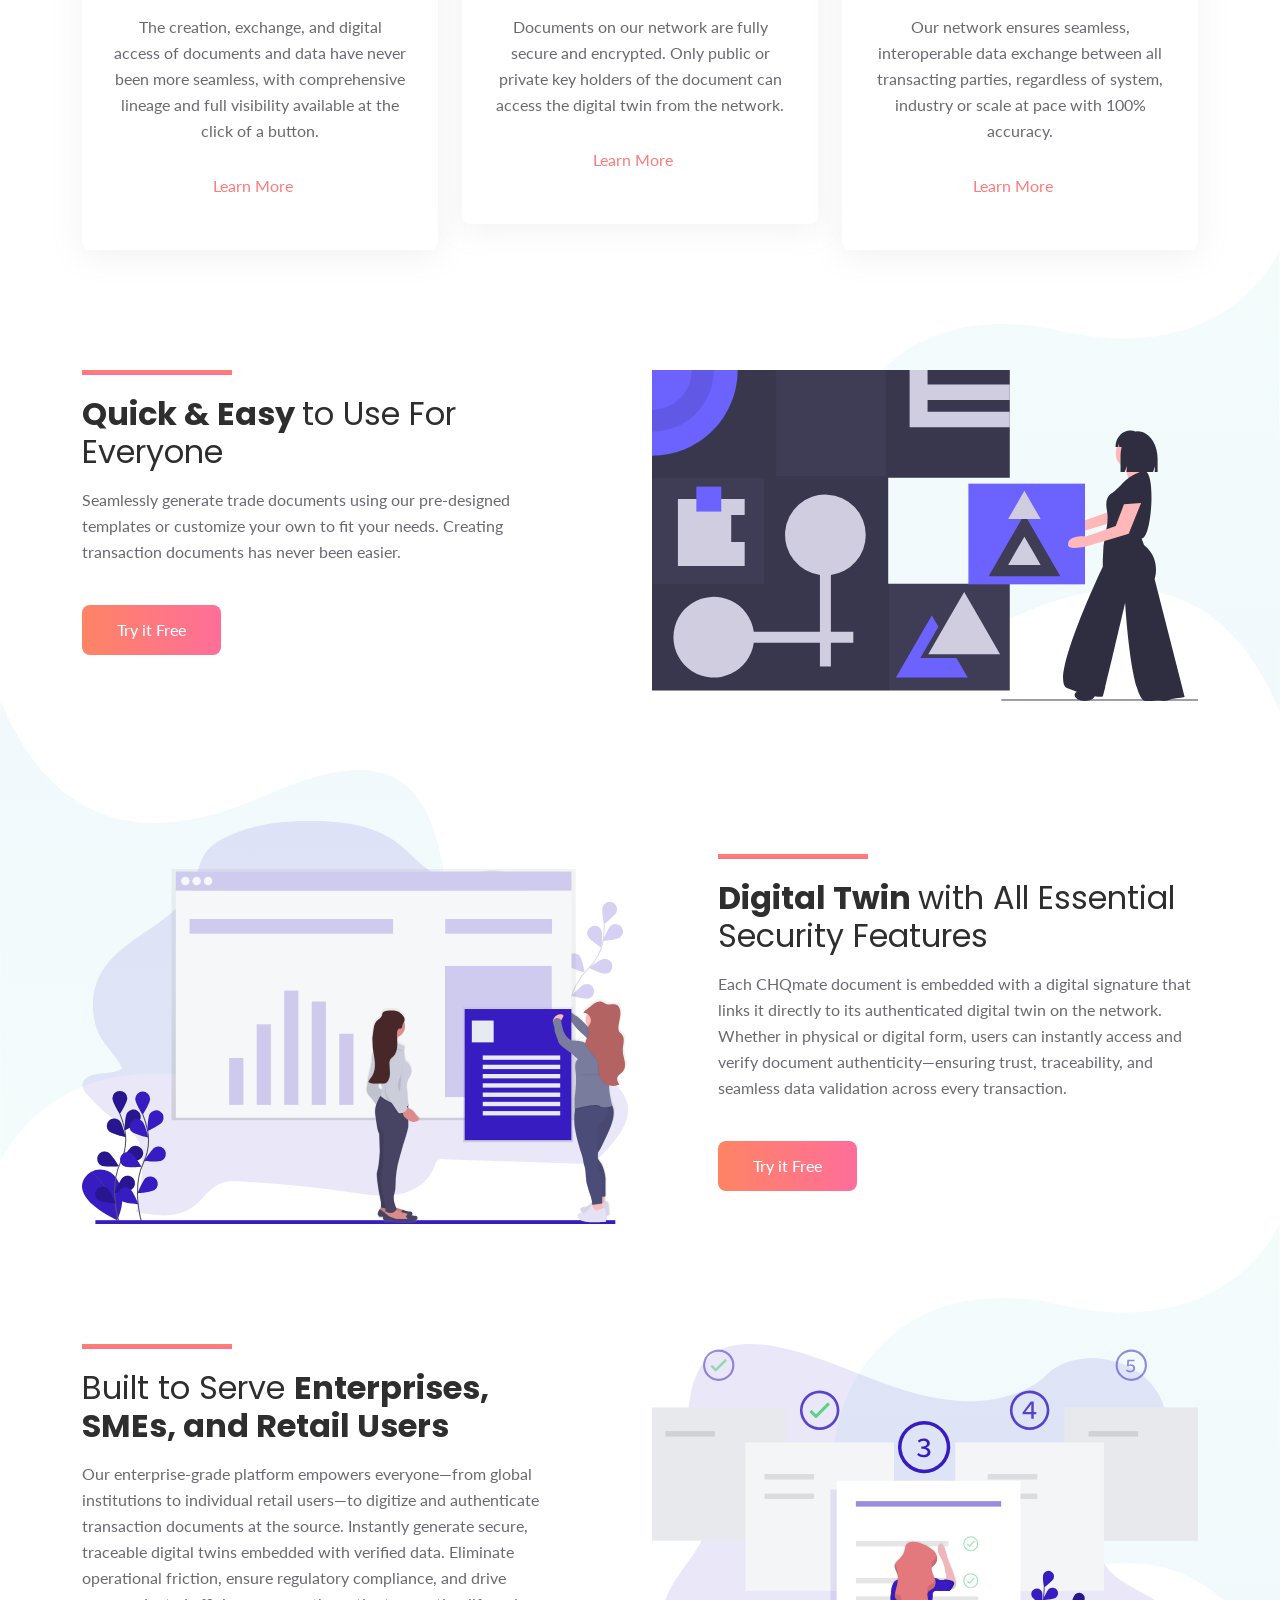
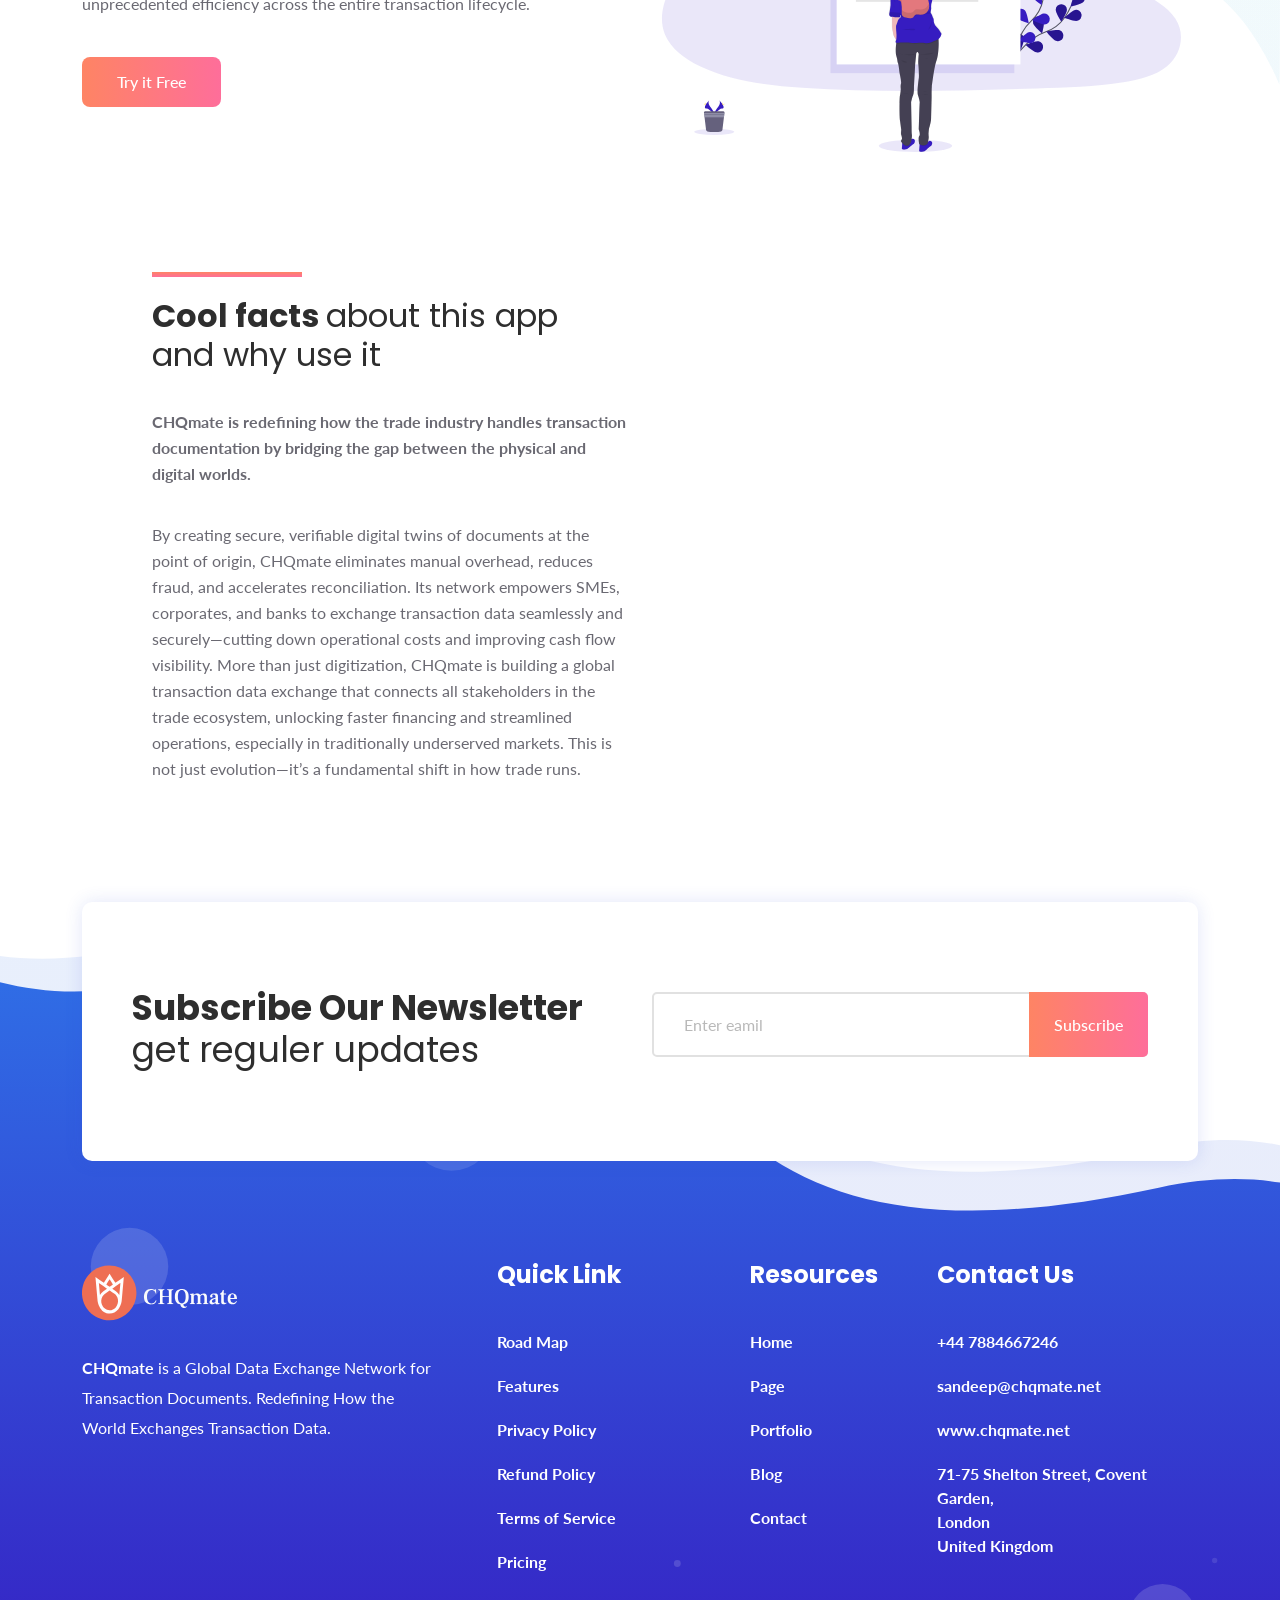
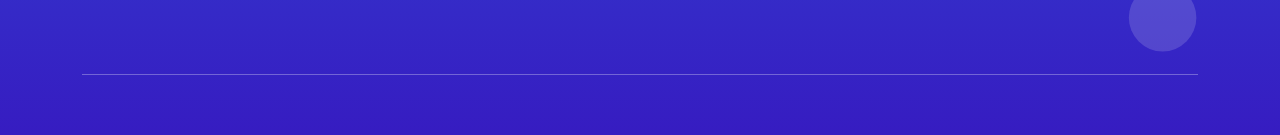
==== commit 24a9e9e5: "May25_15GlogoT4" ====
--- a/index.html
+++ b/index.html
@@ -2,7 +2,8 @@
 <html class="no-js" lang="en">
   <head>
     <meta charset="utf-8" />
-    <script type="application/ld+json">
+    <!-- Google Search Result Logo -->
+    <!-- <script type="application/ld+json">
     {
       "@context": "https://schema.org",
       "@type": "Organization",
@@ -10,7 +11,8 @@
       "logo": "https://www.chqmate.net/assets/images/logo/CHQmateLogo.svg",
       "name": "CHQmate"
     }
-    </script>
+    </script> -->
+    
     <!--====== Title ======-->
     <title>Global Data Exchange Network </title>
 
@@ -20,8 +22,8 @@
     <!--====== Favicon Icon ======-->
     <link
       rel="shortcut icon"
-      href="assets/images/logo/CHQmateLogo.svg"
-      type="image/png"
+      href="https://www.chqmate.net/assets/images/logo/CHQmateLogo.svg"
+      type="image/svg"
     />
 
     <!--====== CSS Files LinkUp ======-->
@@ -833,7 +835,7 @@
     <script src="assets/js/particles.min.js"></script>
     <script src="assets/js/main.js"></script>
 
-<!-- Google Search Result Logo -->
+
 
   </body>
 </html>
